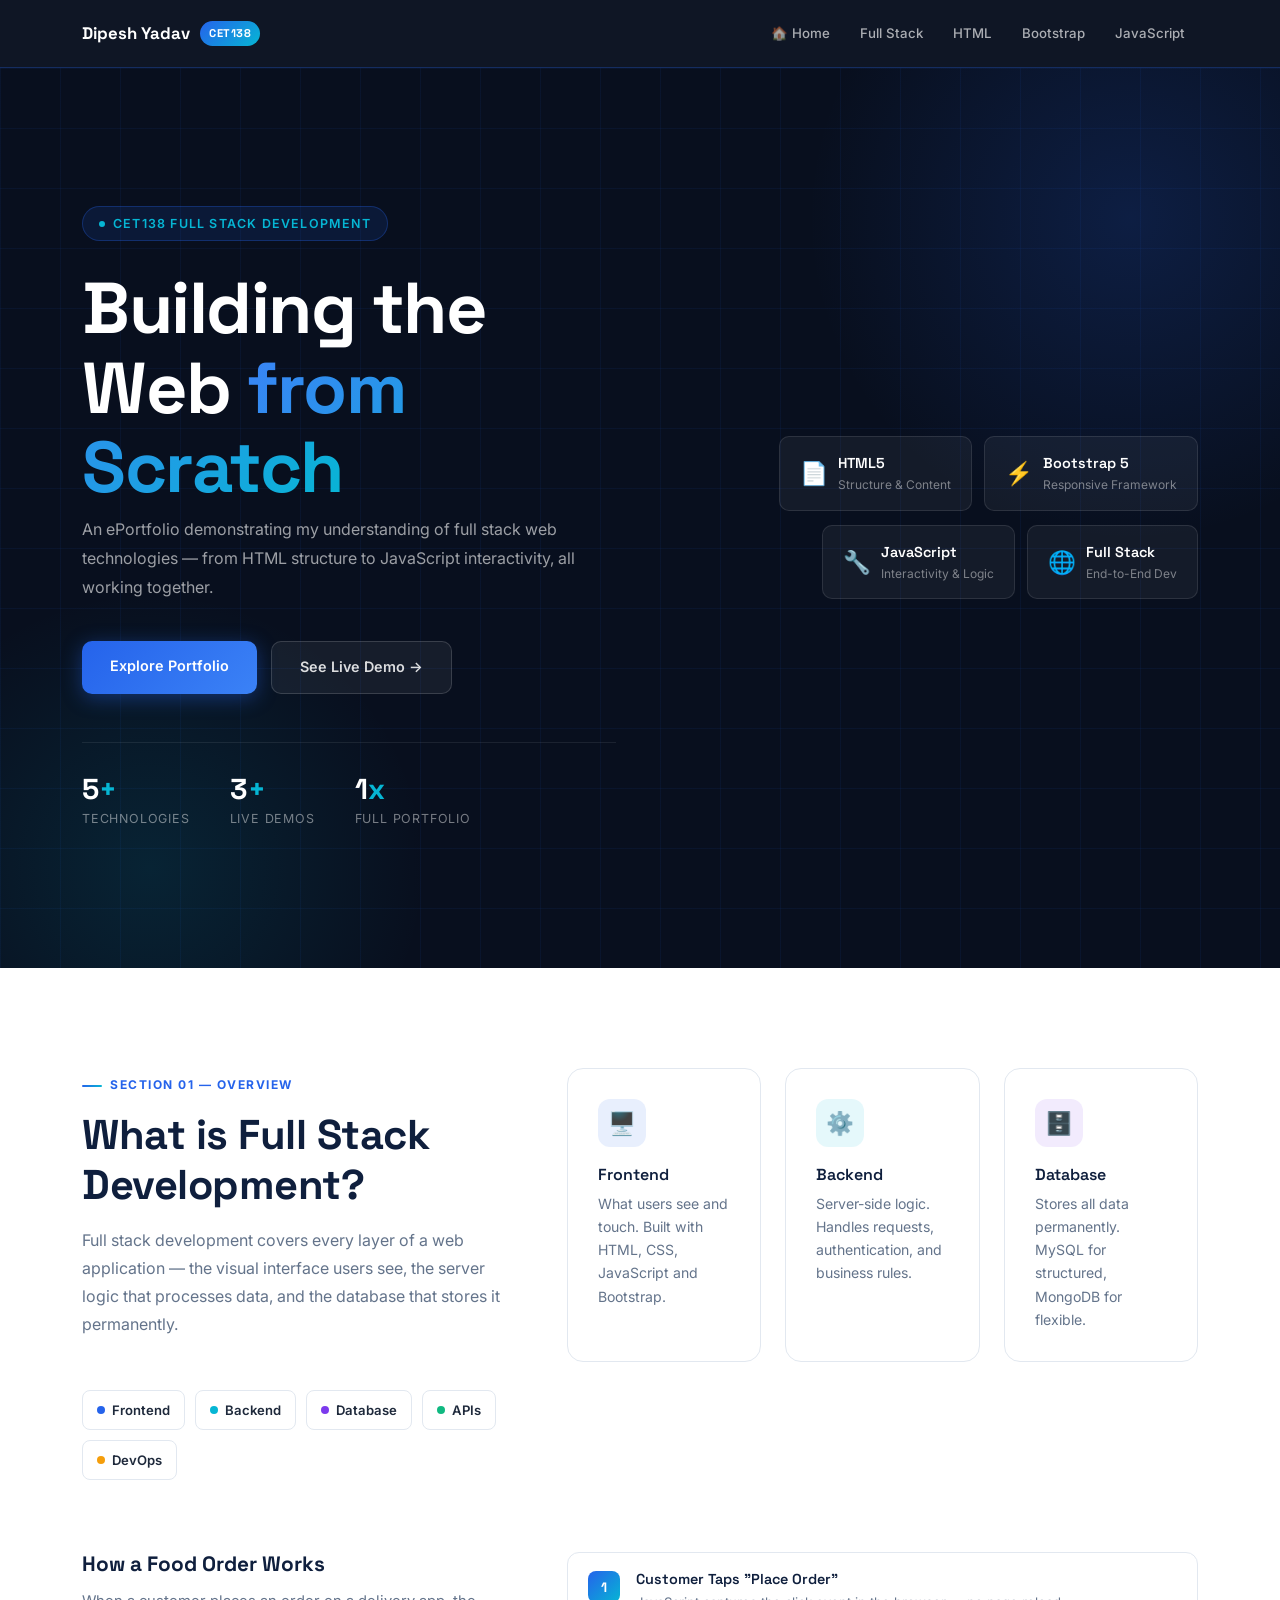
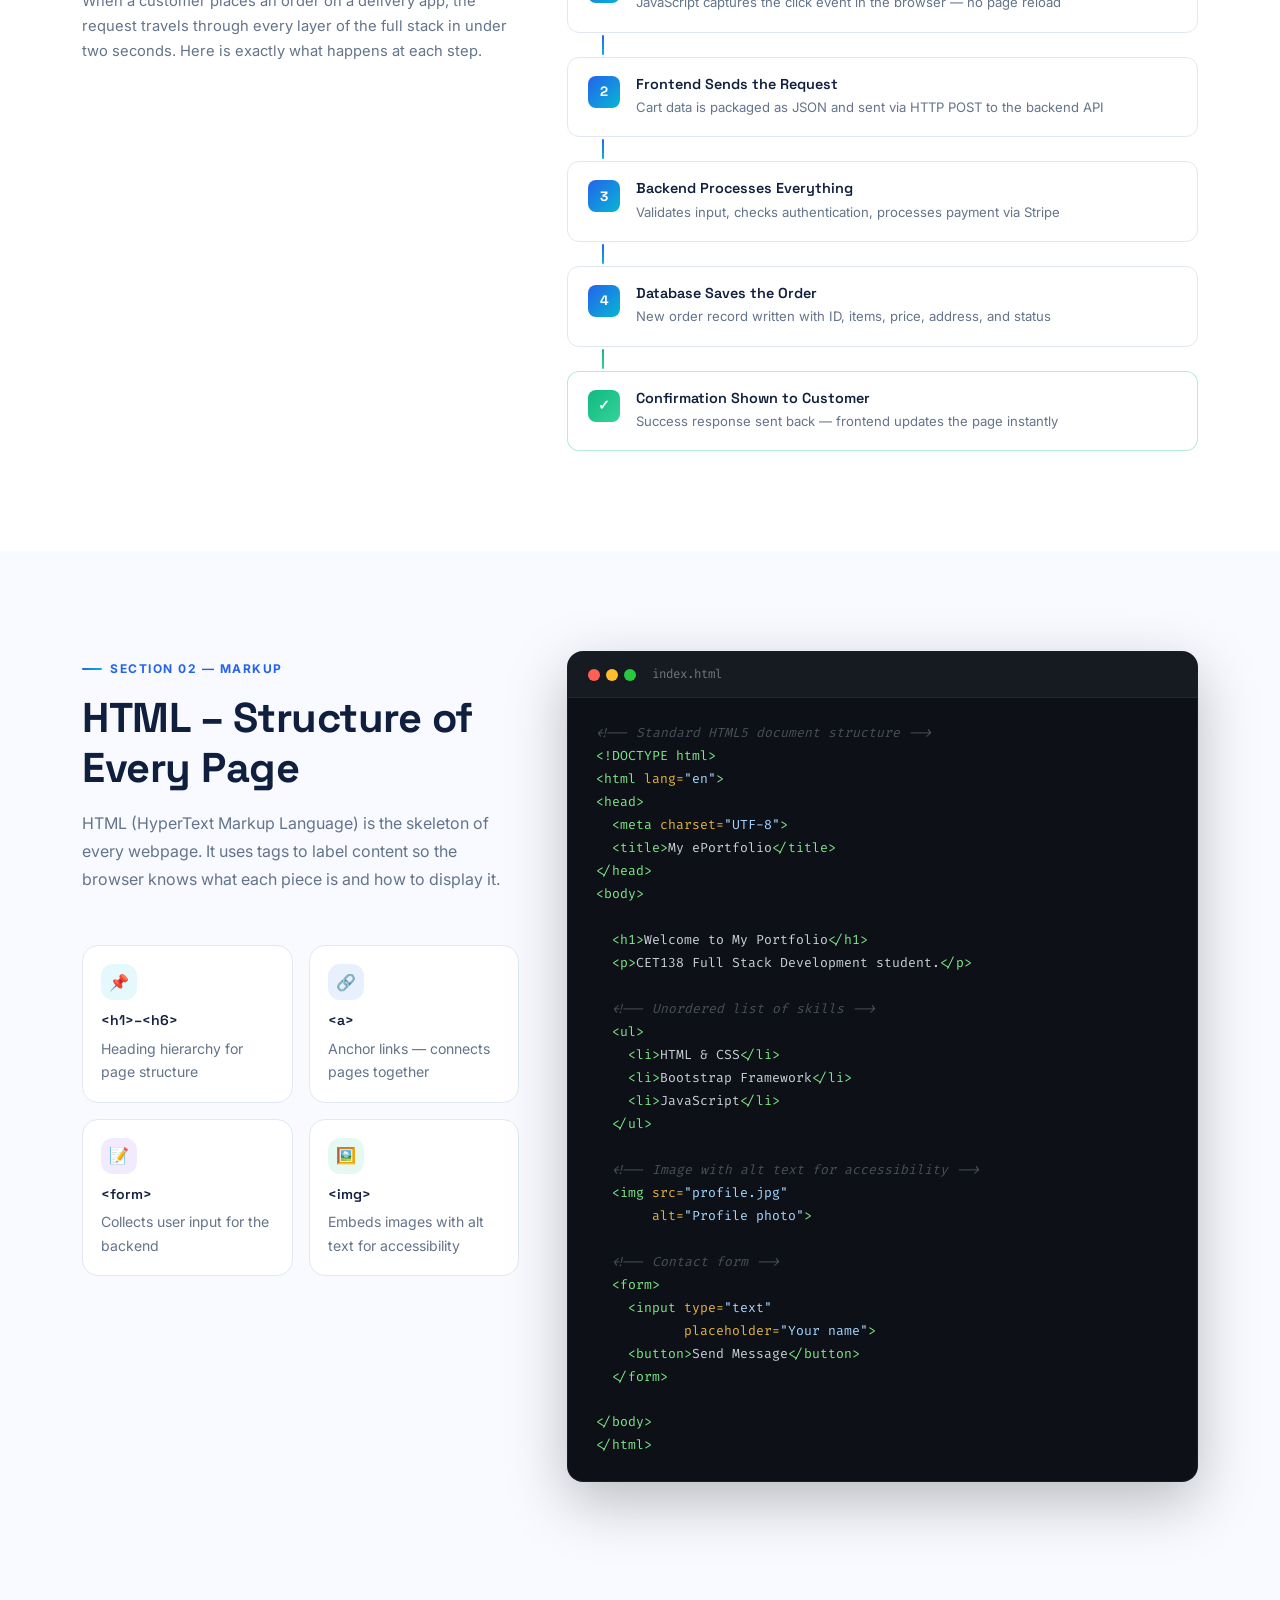
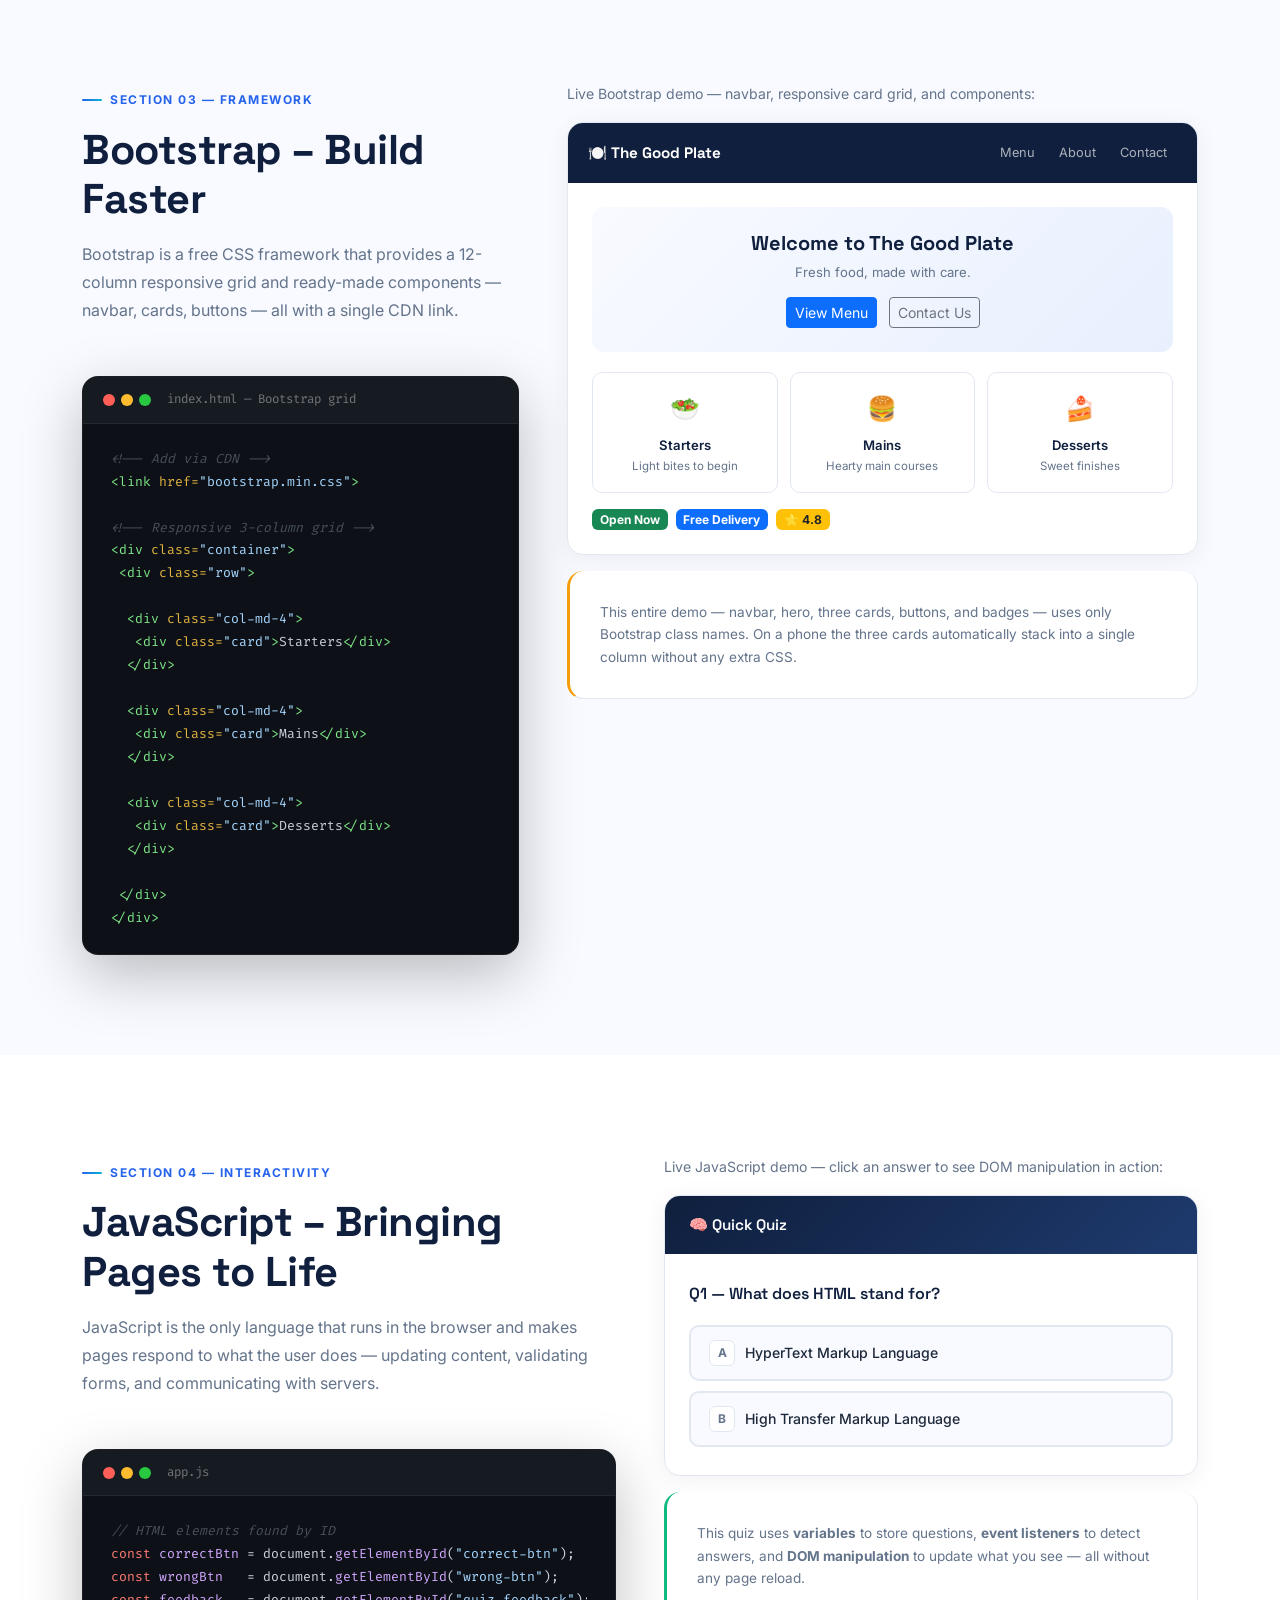
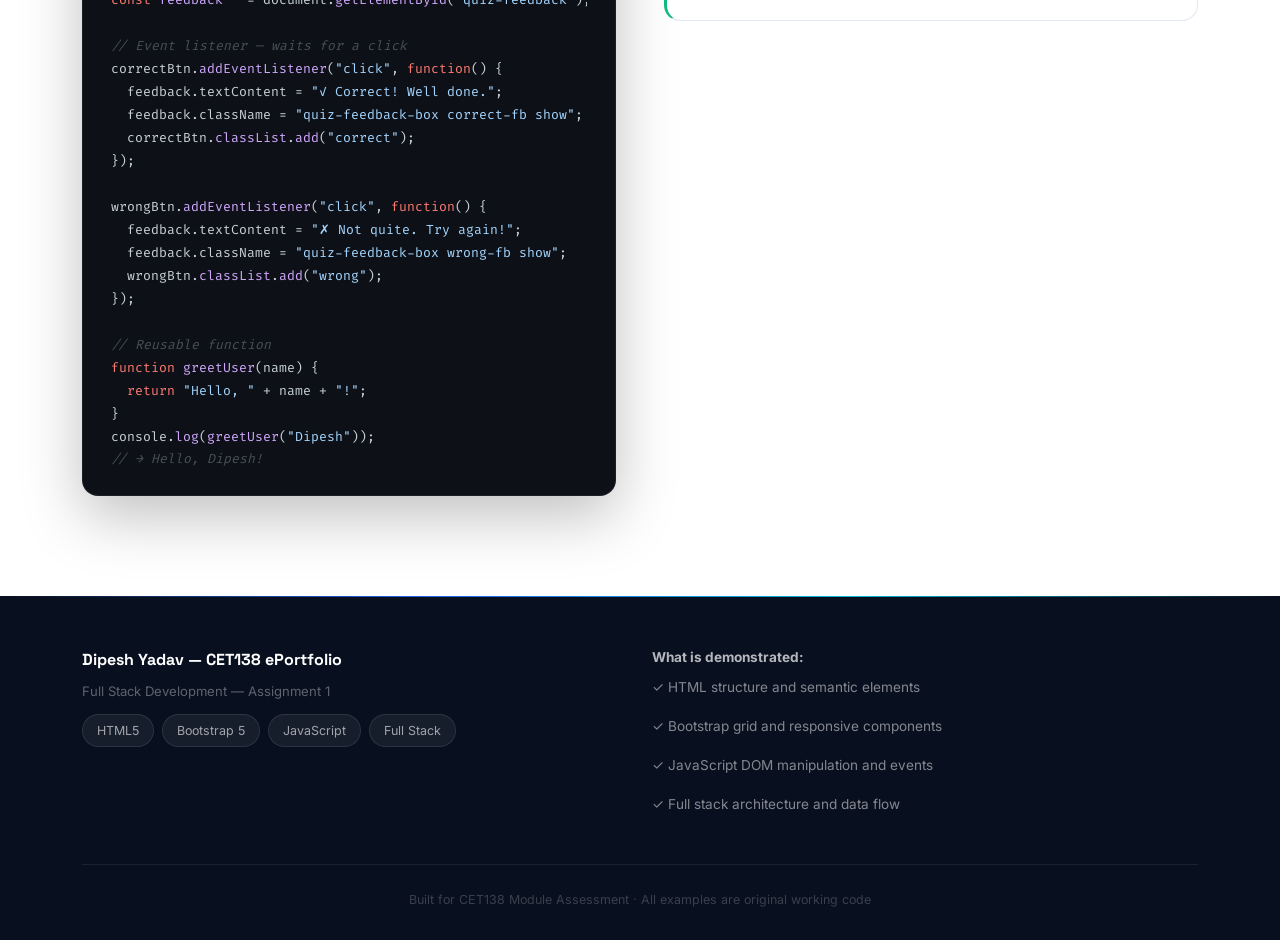
==== HTML/Portfolio.html @ 529df37f "report" ====
<!DOCTYPE html>
<html lang="en">
<head>
  <meta charset="UTF-8">
  <meta name="viewport" content="width=device-width, initial-scale=1.0">
  <title>CET138 ePortfolio – Full Stack Development</title>
  <link href="https://fonts.googleapis.com/css2?family=Space+Grotesk:wght@400;500;600;700&family=Inter:wght@400;500;600&family=Fira+Code:wght@400;500&display=swap" rel="stylesheet">
  <link href="https://cdn.jsdelivr.net/npm/bootstrap@5.3.0/dist/css/bootstrap.min.css" rel="stylesheet">
  <link rel="stylesheet" href="../CSS/index.css">
</head>
<body>

<!-- NAVBAR -->
<nav class="navbar navbar-expand-lg">
  <div class="container">
    <a class="navbar-brand" href="../index.html">
      Dipesh Yadav <span class="brand-badge">CET138</span>
    </a>
    <button class="navbar-toggler" type="button" data-bs-toggle="collapse" data-bs-target="#navMenu">
      <span class="navbar-toggler-icon"></span>
    </button>
    <div class="collapse navbar-collapse" id="navMenu">
      <ul class="navbar-nav ms-auto gap-1">
        <li class="nav-item"><a class="nav-link" href="../index.html">🏠 Home</a></li>
        <li class="nav-item"><a class="nav-link" href="#fullstack">Full Stack</a></li>
        <li class="nav-item"><a class="nav-link" href="#html">HTML</a></li>
        <li class="nav-item"><a class="nav-link" href="#bootstrap">Bootstrap</a></li>
        <li class="nav-item"><a class="nav-link" href="#javascript">JavaScript</a></li>
      </ul>
    </div>
  </div>
</nav>

<!-- HERO -->
<section class="hero" id="hero">
  <div class="hero-grid"></div>
  <div class="hero-glow1"></div>
  <div class="hero-glow2"></div>
  <div class="container">
    <div class="row align-items-center g-5">
      <div class="col-lg-6 hero-content">
        <div class="hero-eyebrow">CET138 Full Stack Development</div>
        <h1>Building the<br>Web <span class="grad">from Scratch</span></h1>
        <p class="hero-desc">An ePortfolio demonstrating my understanding of full stack web technologies — from HTML structure to JavaScript interactivity, all working together.</p>
        <div class="hero-btns">
          <a href="#fullstack" class="btn-primary-hero">Explore Portfolio</a>
          <a href="#javascript" class="btn-ghost-hero">See Live Demo →</a>
        </div>
        <div class="hero-stats">
          <div>
            <div class="hero-stat-num">5<span>+</span></div>
            <div class="hero-stat-label">Technologies</div>
          </div>
          <div>
            <div class="hero-stat-num">3<span>+</span></div>
            <div class="hero-stat-label">Live Demos</div>
          </div>
          <div>
            <div class="hero-stat-num">1<span>x</span></div>
            <div class="hero-stat-label">Full Portfolio</div>
          </div>
        </div>
      </div>
      <div class="col-lg-6">
        <div class="hero-visual">
          <div class="tech-row">
            <div class="tech-pill">
              <div class="tech-pill-icon">📄</div>
              <div>
                <div class="tech-pill-name">HTML5</div>
                <div class="tech-pill-desc">Structure &amp; Content</div>
              </div>
            </div>
            <div class="tech-pill">
              <div class="tech-pill-icon">⚡</div>
              <div>
                <div class="tech-pill-name">Bootstrap 5</div>
                <div class="tech-pill-desc">Responsive Framework</div>
              </div>
            </div>
          </div>
          <div class="tech-row">
            <div class="tech-pill">
              <div class="tech-pill-icon">🔧</div>
              <div>
                <div class="tech-pill-name">JavaScript</div>
                <div class="tech-pill-desc">Interactivity &amp; Logic</div>
              </div>
            </div>
            <div class="tech-pill">
              <div class="tech-pill-icon">🌐</div>
              <div>
                <div class="tech-pill-name">Full Stack</div>
                <div class="tech-pill-desc">End-to-End Dev</div>
              </div>
            </div>
          </div>
        </div>
      </div>
    </div>
  </div>
</section>

<!-- SECTION 01 — FULL STACK -->
<section class="section" id="fullstack">
  <div class="container">
    <div class="row g-5">
      <div class="col-lg-5 fade-up">
        <div class="section-eyebrow">Section 01 — Overview</div>
        <h2 class="section-title">What is Full Stack Development?</h2>
        <p class="section-desc">Full stack development covers every layer of a web application — the visual interface users see, the server logic that processes data, and the database that stores it permanently.</p>
        <div class="concept-row">
          <div class="concept-badge"><span class="dot dot-blue"></span>Frontend</div>
          <div class="concept-badge"><span class="dot dot-cyan"></span>Backend</div>
          <div class="concept-badge"><span class="dot dot-purple"></span>Database</div>
          <div class="concept-badge"><span class="dot dot-green"></span>APIs</div>
          <div class="concept-badge"><span class="dot dot-amber"></span>DevOps</div>
        </div>
      </div>
      <div class="col-lg-7 fade-up">
        <div class="row g-4">
          <div class="col-md-4">
            <div class="feat-card">
              <div class="feat-icon blue">🖥️</div>
              <h5>Frontend</h5>
              <p>What users see and touch. Built with HTML, CSS, JavaScript and Bootstrap.</p>
            </div>
          </div>
          <div class="col-md-4">
            <div class="feat-card">
              <div class="feat-icon cyan">⚙️</div>
              <h5>Backend</h5>
              <p>Server-side logic. Handles requests, authentication, and business rules.</p>
            </div>
          </div>
          <div class="col-md-4">
            <div class="feat-card">
              <div class="feat-icon purple">🗄️</div>
              <h5>Database</h5>
              <p>Stores all data permanently. MySQL for structured, MongoDB for flexible.</p>
            </div>
          </div>
        </div>
      </div>
    </div>

    <div class="row g-5 align-items-start mt-4">
      <div class="col-lg-5 fade-up">
        <h4 class="flow-heading">How a Food Order Works</h4>
        <p class="flow-intro">When a customer places an order on a delivery app, the request travels through every layer of the full stack in under two seconds. Here is exactly what happens at each step.</p>
      </div>
      <div class="col-lg-7 fade-up">
        <div class="flow-wrap">
          <div class="flow-node">
            <div class="flow-node-num">1</div>
            <div class="flow-node-text">
              <h6>Customer Taps "Place Order"</h6>
              <p>JavaScript captures the click event in the browser — no page reload</p>
            </div>
          </div>
          <div class="flow-connector"></div>
          <div class="flow-node">
            <div class="flow-node-num">2</div>
            <div class="flow-node-text">
              <h6>Frontend Sends the Request</h6>
              <p>Cart data is packaged as JSON and sent via HTTP POST to the backend API</p>
            </div>
          </div>
          <div class="flow-connector"></div>
          <div class="flow-node">
            <div class="flow-node-num">3</div>
            <div class="flow-node-text">
              <h6>Backend Processes Everything</h6>
              <p>Validates input, checks authentication, processes payment via Stripe</p>
            </div>
          </div>
          <div class="flow-connector"></div>
          <div class="flow-node">
            <div class="flow-node-num">4</div>
            <div class="flow-node-text">
              <h6>Database Saves the Order</h6>
              <p>New order record written with ID, items, price, address, and status</p>
            </div>
          </div>
          <div class="flow-connector flow-connector-green"></div>
          <div class="flow-node flow-node-success">
            <div class="flow-node-num success">✓</div>
            <div class="flow-node-text">
              <h6>Confirmation Shown to Customer</h6>
              <p>Success response sent back — frontend updates the page instantly</p>
            </div>
          </div>
        </div>
      </div>
    </div>
  </div>
</section>

<!-- SECTION 02 — HTML -->
<section class="section section-alt" id="html">
  <div class="container">
    <div class="row g-5 align-items-start">
      <div class="col-lg-5 fade-up">
        <div class="section-eyebrow">Section 02 — Markup</div>
        <h2 class="section-title">HTML – Structure of Every Page</h2>
        <p class="section-desc">HTML (HyperText Markup Language) is the skeleton of every webpage. It uses tags to label content so the browser knows what each piece is and how to display it.</p>
        <div class="row g-3">
          <div class="col-6">
            <div class="feat-card feat-card-sm">
              <div class="feat-icon feat-icon-sm cyan">📌</div>
              <h5>&lt;h1&gt;–&lt;h6&gt;</h5>
              <p>Heading hierarchy for page structure</p>
            </div>
          </div>
          <div class="col-6">
            <div class="feat-card feat-card-sm">
              <div class="feat-icon feat-icon-sm blue">🔗</div>
              <h5>&lt;a&gt;</h5>
              <p>Anchor links — connects pages together</p>
            </div>
          </div>
          <div class="col-6">
            <div class="feat-card feat-card-sm">
              <div class="feat-icon feat-icon-sm purple">📝</div>
              <h5>&lt;form&gt;</h5>
              <p>Collects user input for the backend</p>
            </div>
          </div>
          <div class="col-6">
            <div class="feat-card feat-card-sm">
              <div class="feat-icon feat-icon-sm green">🖼️</div>
              <h5>&lt;img&gt;</h5>
              <p>Embeds images with alt text for accessibility</p>
            </div>
          </div>
        </div>
      </div>
      <div class="col-lg-7 fade-up">
        <div class="code-wrap">
          <div class="code-header">
            <div class="code-dots2"><span></span><span></span><span></span></div>
            <span class="code-filename">index.html</span>
          </div>
          <div class="code-body">
<pre><span class="cm2">&lt;!-- Standard HTML5 document structure --&gt;</span>
<span class="tag2">&lt;!DOCTYPE html&gt;</span>
<span class="tag2">&lt;html</span> <span class="attr2">lang=</span><span class="str">"en"</span><span class="tag2">&gt;</span>
<span class="tag2">&lt;head&gt;</span>
  <span class="tag2">&lt;meta</span> <span class="attr2">charset=</span><span class="str">"UTF-8"</span><span class="tag2">&gt;</span>
  <span class="tag2">&lt;title&gt;</span>My ePortfolio<span class="tag2">&lt;/title&gt;</span>
<span class="tag2">&lt;/head&gt;</span>
<span class="tag2">&lt;body&gt;</span>

  <span class="tag2">&lt;h1&gt;</span>Welcome to My Portfolio<span class="tag2">&lt;/h1&gt;</span>
  <span class="tag2">&lt;p&gt;</span>CET138 Full Stack Development student.<span class="tag2">&lt;/p&gt;</span>

  <span class="cm2">&lt;!-- Unordered list of skills --&gt;</span>
  <span class="tag2">&lt;ul&gt;</span>
    <span class="tag2">&lt;li&gt;</span>HTML &amp; CSS<span class="tag2">&lt;/li&gt;</span>
    <span class="tag2">&lt;li&gt;</span>Bootstrap Framework<span class="tag2">&lt;/li&gt;</span>
    <span class="tag2">&lt;li&gt;</span>JavaScript<span class="tag2">&lt;/li&gt;</span>
  <span class="tag2">&lt;/ul&gt;</span>

  <span class="cm2">&lt;!-- Image with alt text for accessibility --&gt;</span>
  <span class="tag2">&lt;img</span> <span class="attr2">src=</span><span class="str">"profile.jpg"</span>
       <span class="attr2">alt=</span><span class="str">"Profile photo"</span><span class="tag2">&gt;</span>

  <span class="cm2">&lt;!-- Contact form --&gt;</span>
  <span class="tag2">&lt;form&gt;</span>
    <span class="tag2">&lt;input</span> <span class="attr2">type=</span><span class="str">"text"</span>
           <span class="attr2">placeholder=</span><span class="str">"Your name"</span><span class="tag2">&gt;</span>
    <span class="tag2">&lt;button&gt;</span>Send Message<span class="tag2">&lt;/button&gt;</span>
  <span class="tag2">&lt;/form&gt;</span>

<span class="tag2">&lt;/body&gt;</span>
<span class="tag2">&lt;/html&gt;</span></pre>
          </div>
        </div>
      </div>
    </div>
  </div>
</section>

<!-- SECTION 03 — BOOTSTRAP -->
<section class="section section-alt" id="bootstrap">
  <div class="container">
    <div class="row g-5 align-items-start">
      <div class="col-lg-5 fade-up">
        <div class="section-eyebrow">Section 03 — Framework</div>
        <h2 class="section-title">Bootstrap – Build Faster</h2>
        <p class="section-desc">Bootstrap is a free CSS framework that provides a 12-column responsive grid and ready-made components — navbar, cards, buttons — all with a single CDN link.</p>
        <div class="code-wrap">
          <div class="code-header">
            <div class="code-dots2"><span></span><span></span><span></span></div>
            <span class="code-filename">index.html — Bootstrap grid</span>
          </div>
          <div class="code-body">
<pre><span class="cm2">&lt;!-- Add via CDN --&gt;</span>
<span class="tag2">&lt;link</span> <span class="attr2">href=</span><span class="str">"bootstrap.min.css"</span><span class="tag2">&gt;</span>

<span class="cm2">&lt;!-- Responsive 3-column grid --&gt;</span>
<span class="tag2">&lt;div</span> <span class="attr2">class=</span><span class="str">"container"</span><span class="tag2">&gt;</span>
 <span class="tag2">&lt;div</span> <span class="attr2">class=</span><span class="str">"row"</span><span class="tag2">&gt;</span>

  <span class="tag2">&lt;div</span> <span class="attr2">class=</span><span class="str">"col-md-4"</span><span class="tag2">&gt;</span>
   <span class="tag2">&lt;div</span> <span class="attr2">class=</span><span class="str">"card"</span><span class="tag2">&gt;</span>Starters<span class="tag2">&lt;/div&gt;</span>
  <span class="tag2">&lt;/div&gt;</span>

  <span class="tag2">&lt;div</span> <span class="attr2">class=</span><span class="str">"col-md-4"</span><span class="tag2">&gt;</span>
   <span class="tag2">&lt;div</span> <span class="attr2">class=</span><span class="str">"card"</span><span class="tag2">&gt;</span>Mains<span class="tag2">&lt;/div&gt;</span>
  <span class="tag2">&lt;/div&gt;</span>

  <span class="tag2">&lt;div</span> <span class="attr2">class=</span><span class="str">"col-md-4"</span><span class="tag2">&gt;</span>
   <span class="tag2">&lt;div</span> <span class="attr2">class=</span><span class="str">"card"</span><span class="tag2">&gt;</span>Desserts<span class="tag2">&lt;/div&gt;</span>
  <span class="tag2">&lt;/div&gt;</span>

 <span class="tag2">&lt;/div&gt;</span>
<span class="tag2">&lt;/div&gt;</span></pre>
          </div>
        </div>
      </div>
      <div class="col-lg-7 fade-up">
        <p class="demo-intro">Live Bootstrap demo — navbar, responsive card grid, and components:</p>
        <div class="bs-demo-wrap">
          <div class="bs-nav-live">
            <div class="bs-nav-brand">🍽️ The Good Plate</div>
            <div class="bs-nav-links">
              <a href="#" class="bs-nav-link">Menu</a>
              <a href="#" class="bs-nav-link">About</a>
              <a href="#" class="bs-nav-link">Contact</a>
            </div>
          </div>
          <div class="bs-body-live">
            <div class="bs-hero-live">
              <h5>Welcome to The Good Plate</h5>
              <p>Fresh food, made with care.</p>
              <button class="btn btn-primary btn-sm me-2">View Menu</button>
              <button class="btn btn-outline-secondary btn-sm">Contact Us</button>
            </div>
            <div class="bs-card-grid">
              <div class="bs-card-live">
                <div class="bs-card-emoji">🥗</div>
                <h6>Starters</h6>
                <p>Light bites to begin</p>
              </div>
              <div class="bs-card-live">
                <div class="bs-card-emoji">🍔</div>
                <h6>Mains</h6>
                <p>Hearty main courses</p>
              </div>
              <div class="bs-card-live">
                <div class="bs-card-emoji">🍰</div>
                <h6>Desserts</h6>
                <p>Sweet finishes</p>
              </div>
            </div>
            <div class="bs-actions">
              <span class="badge bg-success">Open Now</span>
              <span class="badge bg-primary">Free Delivery</span>
              <span class="badge bg-warning text-dark">⭐ 4.8</span>
            </div>
          </div>
        </div>
        <div class="feat-card feat-card-note feat-card-amber">
          <p>This entire demo — navbar, hero, three cards, buttons, and badges — uses only Bootstrap class names. On a phone the three cards automatically stack into a single column without any extra CSS.</p>
        </div>
      </div>
    </div>
  </div>
</section>

<!-- SECTION 04 — JAVASCRIPT -->
<section class="section" id="javascript">
  <div class="container">
    <div class="row g-5 align-items-start">
      <div class="col-lg-6 fade-up">
        <div class="section-eyebrow">Section 04 — Interactivity</div>
        <h2 class="section-title">JavaScript – Bringing Pages to Life</h2>
        <p class="section-desc">JavaScript is the only language that runs in the browser and makes pages respond to what the user does — updating content, validating forms, and communicating with servers.</p>
        <div class="code-wrap">
          <div class="code-header">
            <div class="code-dots2"><span></span><span></span><span></span></div>
            <span class="code-filename">app.js</span>
          </div>
          <div class="code-body">
<pre><span class="cm2">// HTML elements found by ID</span>
<span class="kw">const</span> <span class="fn">correctBtn</span> = document.<span class="fn">getElementById</span>(<span class="str">"correct-btn"</span>);
<span class="kw">const</span> <span class="fn">wrongBtn</span>   = document.<span class="fn">getElementById</span>(<span class="str">"wrong-btn"</span>);
<span class="kw">const</span> <span class="fn">feedback</span>   = document.<span class="fn">getElementById</span>(<span class="str">"quiz-feedback"</span>);

<span class="cm2">// Event listener — waits for a click</span>
correctBtn.<span class="fn">addEventListener</span>(<span class="str">"click"</span>, <span class="kw">function</span>() {
  feedback.textContent = <span class="str">"✓ Correct! Well done."</span>;
  feedback.className = <span class="str">"quiz-feedback-box correct-fb show"</span>;
  correctBtn.<span class="fn">classList</span>.<span class="fn">add</span>(<span class="str">"correct"</span>);
});

wrongBtn.<span class="fn">addEventListener</span>(<span class="str">"click"</span>, <span class="kw">function</span>() {
  feedback.textContent = <span class="str">"✗ Not quite. Try again!"</span>;
  feedback.className = <span class="str">"quiz-feedback-box wrong-fb show"</span>;
  wrongBtn.<span class="fn">classList</span>.<span class="fn">add</span>(<span class="str">"wrong"</span>);
});

<span class="cm2">// Reusable function</span>
<span class="kw">function</span> <span class="fn">greetUser</span>(name) {
  <span class="kw">return</span> <span class="str">"Hello, "</span> + name + <span class="str">"!"</span>;
}
console.<span class="fn">log</span>(<span class="fn">greetUser</span>(<span class="str">"Dipesh"</span>));
<span class="cm2">// → Hello, Dipesh!</span></pre>
          </div>
        </div>
      </div>
      <div class="col-lg-6 fade-up">
        <p class="demo-intro">Live JavaScript demo — click an answer to see DOM manipulation in action:</p>
        <div class="quiz-wrap">
          <div class="quiz-header">
            <h5>🧠 Quick Quiz</h5>
          </div>
          <div class="quiz-body">
            <div class="quiz-q-text" id="quiz-q-text">Q1 — What does HTML stand for?</div>
            <div class="quiz-opts">
              <button class="quiz-opt" id="correct-btn"><span class="quiz-opt-letter">A</span>HyperText Markup Language</button>
              <button class="quiz-opt" id="wrong-btn"><span class="quiz-opt-letter">B</span>High Transfer Markup Language</button>
            </div>
            <div class="quiz-feedback-box" id="quiz-feedback"></div>
            <button class="quiz-next-btn" id="quiz-reset-btn" onclick="resetQuiz()">↩ Try Again</button>
          </div>
        </div>
        <div class="feat-card feat-card-note feat-card-green">
          <p>This quiz uses <strong>variables</strong> to store questions, <strong>event listeners</strong> to detect answers, and <strong>DOM manipulation</strong> to update what you see — all without any page reload.</p>
        </div>
      </div>
    </div>
  </div>
</section>

<!-- FOOTER -->
<footer>
  <div class="container">
    <div class="row align-items-start g-4">
      <div class="col-md-6">
        <div class="footer-brand">Dipesh Yadav — CET138 ePortfolio</div>
        <div class="footer-sub">Full Stack Development — Assignment 1</div>
        <div class="footer-pills">
          <span class="footer-pill">HTML5</span>
          <span class="footer-pill">Bootstrap 5</span>
          <span class="footer-pill">JavaScript</span>
          <span class="footer-pill">Full Stack</span>
        </div>
      </div>
      <div class="col-md-6">
        <p class="footer-demonstrates"><strong>What is demonstrated:</strong></p>
        <p class="footer-check">✓ HTML structure and semantic elements</p>
        <p class="footer-check">✓ Bootstrap grid and responsive components</p>
        <p class="footer-check">✓ JavaScript DOM manipulation and events</p>
        <p class="footer-check">✓ Full stack architecture and data flow</p>
      </div>
    </div>
    <div class="footer-copy">Built for CET138 Module Assessment · All examples are original working code</div>
  </div>
</footer>

<script src="https://cdn.jsdelivr.net/npm/bootstrap@5.3.0/dist/js/bootstrap.bundle.min.js"></script>
<script src="../JS/scripts.js"></script>
</body>
</html>
---- CSS/index.css ----
/* ══════════════════════════════════════════
   INDEX.CSS — CET138 ePortfolio
   Covers: index.html · Portfolio.html · Resume.html
   ══════════════════════════════════════════ */

/* ── CSS VARIABLES ── */
:root {
  --navy:   #080f1e;
  --navy2:  #0f1f3d;
  --blue:   #2563eb;
  --blue2:  #3b82f6;
  --cyan:   #06b6d4;
  --purple: #7c3aed;
  --green:  #10b981;
  --red:    #ef4444;
  --amber:  #f59e0b;
  --light:  #f8faff;
  --border: #e2e8f0;
  --grey:   #64748b;
  --text:   #1e293b;
}

/* ── RESET & BASE ── */
* { margin: 0; padding: 0; box-sizing: border-box; scroll-behavior: smooth; }
body { font-family: 'Inter', sans-serif; background: #fff; color: var(--text); line-height: 1.7; overflow-x: hidden; }


/* ══════════════════════════════════════════
   NAVBAR
   ══════════════════════════════════════════ */
.navbar {
  background: rgba(8,15,30,0.97) !important;
  backdrop-filter: blur(12px);
  padding: 14px 0;
  position: sticky; top: 0; z-index: 1000;
  border-bottom: 1px solid rgba(37,99,235,0.3);
}
.navbar-brand {
  font-family: 'Space Grotesk', sans-serif;
  font-weight: 700; font-size: 1.05rem; color: #fff !important;
  display: flex; align-items: center; gap: 10px;
}
.brand-badge {
  background: linear-gradient(135deg, var(--blue), var(--cyan));
  color: white; font-size: 0.7rem; font-weight: 700;
  padding: 3px 9px; border-radius: 20px; letter-spacing: 0.5px;
}
.nav-link { color: rgba(255,255,255,0.65) !important; font-size: 0.83rem; font-weight: 500; padding: 7px 13px !important; border-radius: 7px; transition: all 0.2s; }
.nav-link:hover { color: #fff !important; background: rgba(255,255,255,0.08); }
.nav-link.active-nav { color: #fff !important; background: rgba(37,99,235,0.25); }
.navbar-toggler { border-color: rgba(255,255,255,0.2); }
.navbar-toggler-icon { filter: invert(1); }


/* ══════════════════════════════════════════
   HERO
   ══════════════════════════════════════════ */
.hero {
  background: var(--navy);
  min-height: 100vh;
  display: flex; align-items: center;
  position: relative; overflow: hidden; padding: 80px 0;
}
.hero-grid {
  position: absolute; inset: 0;
  background-image:
    linear-gradient(rgba(37,99,235,0.07) 1px, transparent 1px),
    linear-gradient(90deg, rgba(37,99,235,0.07) 1px, transparent 1px);
  background-size: 60px 60px;
}
.hero-glow1 { position: absolute; top: -200px; right: -200px; width: 700px; height: 700px; background: radial-gradient(circle, rgba(37,99,235,0.18) 0%, transparent 65%); border-radius: 50%; }
.hero-glow2 { position: absolute; bottom: -200px; left: -150px; width: 600px; height: 600px; background: radial-gradient(circle, rgba(6,182,212,0.12) 0%, transparent 65%); border-radius: 50%; }
.hero-content { position: relative; z-index: 2; }

.hero-eyebrow {
  display: inline-flex; align-items: center; gap: 8px;
  background: rgba(37,99,235,0.12); border: 1px solid rgba(37,99,235,0.3);
  color: var(--cyan); padding: 6px 16px; border-radius: 30px;
  font-size: 0.78rem; font-weight: 600; letter-spacing: 1.2px;
  text-transform: uppercase; margin-bottom: 28px;
}
.hero-eyebrow::before { content: ''; width: 6px; height: 6px; background: var(--cyan); border-radius: 50%; animation: pulse 2s infinite; }
@keyframes pulse { 0%,100%{ opacity:1; transform:scale(1); } 50%{ opacity:0.4; transform:scale(0.8); } }

.hero h1 {
  font-family: 'Space Grotesk', sans-serif;
  font-size: clamp(2.8rem, 7vw, 4.5rem);
  font-weight: 700; color: #fff; line-height: 1.1;
  letter-spacing: -1.5px; margin-bottom: 8px;
}
.hero h1 .grad,
.grad {
  background: linear-gradient(135deg, var(--blue2), var(--cyan));
  -webkit-background-clip: text; -webkit-text-fill-color: transparent; background-clip: text;
}
.hero-role { font-size: 1.1rem; color: rgba(255,255,255,0.5); margin-bottom: 24px; font-weight: 500; }
.hero-desc { font-size: 1rem; color: rgba(255,255,255,0.6); max-width: 500px; margin-bottom: 40px; line-height: 1.8; }

.hero-btns { display: flex; gap: 14px; flex-wrap: wrap; margin-bottom: 48px; }
.btn-primary-hero {
  background: linear-gradient(135deg, var(--blue), var(--blue2));
  color: white; border: none; padding: 13px 28px; border-radius: 10px;
  font-weight: 600; font-size: 0.9rem; cursor: pointer; text-decoration: none;
  display: inline-block; transition: transform 0.2s, box-shadow 0.2s;
  box-shadow: 0 4px 20px rgba(37,99,235,0.4);
}
.btn-primary-hero:hover { transform: translateY(-2px); box-shadow: 0 8px 28px rgba(37,99,235,0.5); color: white; }
.btn-ghost-hero {
  background: rgba(255,255,255,0.06); color: rgba(255,255,255,0.85);
  border: 1px solid rgba(255,255,255,0.15); padding: 13px 28px; border-radius: 10px;
  font-weight: 600; font-size: 0.9rem; cursor: pointer; text-decoration: none;
  display: inline-block; transition: all 0.2s;
}
.btn-ghost-hero:hover { background: rgba(255,255,255,0.12); color: white; }

/* Hero stats (portfolio page) */
.hero-stats {
  display: flex; gap: 40px; flex-wrap: wrap;
  border-top: 1px solid rgba(255,255,255,0.08);
  padding-top: 32px;
}
.hero-stat-num { font-family: 'Space Grotesk', sans-serif; font-size: 1.8rem; font-weight: 700; color: #fff; line-height: 1; margin-bottom: 4px; }
.hero-stat-num span { color: var(--cyan); }
.hero-stat-label { font-size: 0.78rem; color: rgba(255,255,255,0.45); text-transform: uppercase; letter-spacing: 0.8px; }

/* Hero visual pills (portfolio page) */
.hero-visual { position: relative; z-index: 2; display: flex; flex-direction: column; gap: 14px; }
.tech-row { display: flex; gap: 12px; justify-content: flex-end; }
.tech-pill {
  background: rgba(255,255,255,0.05); border: 1px solid rgba(255,255,255,0.1);
  border-radius: 10px; padding: 14px 20px;
  display: flex; align-items: center; gap: 10px;
  transition: all 0.3s; cursor: default;
}
.tech-pill:hover { background: rgba(37,99,235,0.15); border-color: rgba(37,99,235,0.4); transform: translateX(-4px); }
.tech-pill-icon { font-size: 1.4rem; }
.tech-pill-name { font-family: 'Space Grotesk', sans-serif; font-weight: 600; font-size: 0.9rem; color: #fff; }
.tech-pill-desc { font-size: 0.75rem; color: rgba(255,255,255,0.45); }

/* Photo ring (index page) */
.photo-wrap { position: relative; z-index: 2; display: flex; justify-content: center; align-items: center; }
.photo-ring {
  width: 280px; height: 280px; border-radius: 50%;
  background: linear-gradient(135deg, var(--blue), var(--cyan));
  padding: 4px; box-shadow: 0 0 60px rgba(37,99,235,0.35); position: relative;
}
.photo-inner {
  width: 100%; height: 100%; border-radius: 50%;
  background: var(--navy2);
  display: flex; flex-direction: column; align-items: center; justify-content: center;
  overflow: hidden; position: relative;
}
.photo-inner img { width: 100%; height: 100%; object-fit: cover; border-radius: 50%; display: block; }
.photo-placeholder {
  display: flex; flex-direction: column; align-items: center; justify-content: center;
  gap: 10px; color: rgba(255,255,255,0.4); font-size: 0.8rem; text-align: center; padding: 20px;
}
.photo-placeholder .icon { font-size: 3.5rem; }
.photo-badge {
  position: absolute; bottom: -10px; right: 10px;
  background: linear-gradient(135deg, var(--green), #059669);
  color: white; padding: 6px 14px; border-radius: 20px;
  font-size: 0.72rem; font-weight: 700; letter-spacing: 0.5px;
  box-shadow: 0 4px 14px rgba(16,185,129,0.4);
}


/* ══════════════════════════════════════════
   ABOUT STRIP (index page)
   ══════════════════════════════════════════ */
.about-strip {
  background: #f8faff; border-top: 1px solid var(--border); border-bottom: 1px solid var(--border);
  padding: 56px 0;
}
.about-strip h2 { font-family: 'Space Grotesk', sans-serif; font-size: 1.8rem; font-weight: 700; color: var(--text); margin-bottom: 14px; }
.about-strip p { color: var(--grey); font-size: 0.97rem; line-height: 1.8; max-width: 580px; }
.stat-box { text-align: center; }
.stat-num { font-family: 'Space Grotesk', sans-serif; font-size: 2.2rem; font-weight: 700; color: var(--blue); line-height: 1; }
.stat-label { font-size: 0.8rem; color: var(--grey); font-weight: 500; margin-top: 4px; }


/* ══════════════════════════════════════════
   PORTFOLIO SECTION CARDS (index page)
   ══════════════════════════════════════════ */
.sections-area { padding: 80px 0; }
.section-label {
  display: inline-block; font-size: 0.72rem; font-weight: 700; letter-spacing: 1.5px;
  text-transform: uppercase; color: var(--blue); margin-bottom: 32px;
  padding: 4px 12px; background: rgba(37,99,235,0.08); border-radius: 20px;
}
.sections-title { font-family: 'Space Grotesk', sans-serif; font-size: 2rem; font-weight: 700; color: var(--text); margin-bottom: 12px; }
.sections-sub { color: var(--grey); font-size: 0.95rem; margin-bottom: 48px; max-width: 520px; }

.port-card {
  background: #fff; border: 1px solid var(--border); border-radius: 16px;
  padding: 28px; transition: all 0.25s; text-decoration: none; color: var(--text);
  display: block; height: 100%;
}
.port-card:hover { border-color: var(--blue); box-shadow: 0 8px 32px rgba(37,99,235,0.12); transform: translateY(-4px); color: var(--text); }
.port-card-icon { font-size: 2rem; margin-bottom: 16px; }
.port-card-eyebrow { font-size: 0.72rem; font-weight: 700; letter-spacing: 1px; text-transform: uppercase; color: var(--blue); margin-bottom: 8px; }
.port-card h3 { font-family: 'Space Grotesk', sans-serif; font-size: 1.15rem; font-weight: 700; margin-bottom: 10px; }
.port-card p { font-size: 0.88rem; color: var(--grey); line-height: 1.65; margin-bottom: 16px; }
.port-card-link { font-size: 0.82rem; font-weight: 600; color: var(--blue); }
.port-card:hover .port-card-link::after { content: ' →'; }

/* Navbar brand photo */
.navbar-brand { display: inline-flex; align-items: center; gap: 10px; }
.brand-photo { width: 44px; height: 44px; border-radius: 8px; object-fit: cover; display: inline-block; }

/* Hero landing image */
.hero-photo { width: 620px; max-width: 100%; border-radius: 14px; object-fit: cover; box-shadow: 0 20px 40px rgba(2,6,23,0.6); }
@media (max-width: 768px) {
  .hero-photo { display: none; }
}


/* Covers section removed; related styles deleted */


/* ══════════════════════════════════════════
   PORTFOLIO PAGE — SECTIONS
   ══════════════════════════════════════════ */
.section { padding: 100px 0; }
.section-alt { background: var(--light); }

.section-eyebrow {
  display: inline-flex; align-items: center; gap: 8px;
  font-size: 0.75rem; font-weight: 700; letter-spacing: 1.5px;
  text-transform: uppercase; color: var(--blue); margin-bottom: 14px;
}
.section-eyebrow::before { content: ''; width: 20px; height: 2px; background: linear-gradient(90deg, var(--blue), var(--cyan)); border-radius: 2px; }
.section-title { font-family: 'Space Grotesk', sans-serif; font-size: clamp(1.8rem,3.5vw,2.6rem); font-weight: 700; color: var(--navy2); line-height: 1.2; letter-spacing: -0.5px; margin-bottom: 16px; }
.section-desc { font-size: 1rem; color: var(--grey); max-width: 540px; margin-bottom: 52px; line-height: 1.75; }

/* Feature cards */
.feat-card {
  background: white; border: 1px solid var(--border); border-radius: 16px;
  padding: 30px; height: 100%; transition: all 0.25s; position: relative; overflow: hidden;
}
.feat-card::before { content: ''; position: absolute; top: 0; left: 0; right: 0; height: 3px; background: linear-gradient(90deg, var(--blue), var(--cyan)); opacity: 0; transition: opacity 0.25s; }
.feat-card:hover { transform: translateY(-6px); box-shadow: 0 20px 40px rgba(0,0,0,0.09); border-color: rgba(37,99,235,0.2); }
.feat-card:hover::before { opacity: 1; }
.feat-icon { width: 48px; height: 48px; border-radius: 12px; display: flex; align-items: center; justify-content: center; font-size: 1.4rem; margin-bottom: 18px; }
.feat-icon.blue   { background: rgba(37,99,235,0.1); }
.feat-icon.cyan   { background: rgba(6,182,212,0.1); }
.feat-icon.purple { background: rgba(124,58,237,0.1); }
.feat-icon.green  { background: rgba(16,185,129,0.1); }
.feat-icon.amber  { background: rgba(245,158,11,0.1); }
.feat-card h5 { font-family: 'Space Grotesk', sans-serif; font-weight: 600; font-size: 1rem; color: var(--navy2); margin-bottom: 8px; }
.feat-card p { font-size: 0.88rem; color: var(--grey); margin: 0; line-height: 1.65; }

/* Code blocks */
.code-wrap { background: #0d1117; border-radius: 16px; overflow: hidden; border: 1px solid rgba(255,255,255,0.06); box-shadow: 0 20px 60px rgba(0,0,0,0.25); }
.code-header { background: #161b22; padding: 12px 20px; display: flex; align-items: center; gap: 12px; border-bottom: 1px solid rgba(255,255,255,0.06); }
.code-dots2 { display: flex; gap: 6px; }
.code-dots2 span { width: 12px; height: 12px; border-radius: 50%; }
.code-dots2 span:nth-child(1) { background: #ff5f57; }
.code-dots2 span:nth-child(2) { background: #febc2e; }
.code-dots2 span:nth-child(3) { background: #28c840; }
.code-filename { font-family: 'Fira Code', monospace; font-size: 0.78rem; color: rgba(255,255,255,0.4); margin-left: 4px; }
.code-body { padding: 24px 28px; overflow-x: auto; }
.code-body pre { font-family: 'Fira Code', monospace; font-size: 0.82rem; color: #c9d1d9; margin: 0; white-space: pre; line-height: 1.75; }
.kw   { color: #ff7b72; }
.fn   { color: #d2a8ff; }
.str  { color: #a5d6ff; }
.tag2 { color: #7ee787; }
.attr2{ color: #e3b341; }
.cm2  { color: #484f58; font-style: italic; }
.num  { color: #f2cc60; }

/* Flow diagram */
.flow-wrap { display: flex; flex-direction: column; gap: 2px; }
.flow-node { display: flex; align-items: flex-start; gap: 16px; background: white; border: 1px solid var(--border); border-radius: 12px; padding: 18px 20px; transition: all 0.2s; }
.flow-node:hover { border-color: var(--blue); box-shadow: 0 4px 16px rgba(37,99,235,0.1); }
.flow-node-num { width: 32px; height: 32px; background: linear-gradient(135deg, var(--blue), var(--cyan)); color: white; border-radius: 8px; display: flex; align-items: center; justify-content: center; font-family: 'Space Grotesk', sans-serif; font-weight: 700; font-size: 0.85rem; flex-shrink: 0; }
.flow-node-num.success { background: linear-gradient(135deg, var(--green), #34d399); }
.flow-node-text h6 { font-family: 'Space Grotesk', sans-serif; font-weight: 600; font-size: 0.9rem; color: var(--navy2); margin-bottom: 3px; }
.flow-node-text p { font-size: 0.82rem; color: var(--grey); margin: 0; }
.flow-connector { width: 2px; height: 20px; background: linear-gradient(var(--blue), var(--cyan)); margin-left: 35px; border-radius: 2px; }

/* Concept badges */
.concept-row { display: flex; flex-wrap: wrap; gap: 10px; margin-top: 20px; }
.concept-badge { background: white; border: 1px solid var(--border); border-radius: 8px; padding: 8px 14px; font-size: 0.82rem; font-weight: 600; color: var(--text); display: flex; align-items: center; gap: 7px; }
.concept-badge .dot { width: 8px; height: 8px; border-radius: 50%; }
.dot-blue   { background: var(--blue); }
.dot-cyan   { background: var(--cyan); }
.dot-purple { background: var(--purple); }
.dot-green  { background: var(--green); }
.dot-amber  { background: var(--amber); }

/* CSS Demo frame */
.demo-frame { background: white; border: 1px solid var(--border); border-radius: 16px; overflow: hidden; box-shadow: 0 4px 24px rgba(0,0,0,0.06); }
.demo-frame-bar { background: #f1f5f9; padding: 10px 16px; display: flex; align-items: center; gap: 10px; border-bottom: 1px solid var(--border); }
.demo-frame-dots { display: flex; gap: 5px; }
.demo-frame-dots span { width: 10px; height: 10px; border-radius: 50%; }
.demo-frame-dots span:nth-child(1) { background: #ff5f57; }
.demo-frame-dots span:nth-child(2) { background: #febc2e; }
.demo-frame-dots span:nth-child(3) { background: #28c840; }
.demo-frame-url { background: white; border: 1px solid var(--border); border-radius: 6px; padding: 4px 12px; font-size: 0.75rem; color: var(--grey); flex: 1; font-family: 'Fira Code', monospace; }
.demo-frame-body { padding: 28px; }

/* Profile card live demo */
.profile-card-live {
  background: linear-gradient(135deg, #0f1f3d 0%, #1e3a6e 50%, #2563eb 100%);
  border-radius: 16px; padding: 28px; color: white; max-width: 300px; margin: 0 auto;
  position: relative; overflow: hidden;
}
.profile-card-live::before { content: ''; position: absolute; top: -40px; right: -40px; width: 120px; height: 120px; background: rgba(6,182,212,0.15); border-radius: 50%; }
.profile-avatar { width: 60px; height: 60px; background: rgba(255,255,255,0.15); border-radius: 50%; display: flex; align-items: center; justify-content: center; font-size: 1.6rem; margin-bottom: 14px; border: 2px solid rgba(255,255,255,0.2); }
.profile-card-live h4 { font-family: 'Space Grotesk', sans-serif; font-size: 1.1rem; margin-bottom: 4px; }
.profile-card-live .role { font-size: 0.8rem; opacity: 0.65; margin-bottom: 16px; }
.skill-tags { display: flex; flex-wrap: wrap; gap: 6px; margin-bottom: 18px; }
.skill-tag { background: rgba(255,255,255,0.12); border: 1px solid rgba(255,255,255,0.15); color: rgba(255,255,255,0.85); padding: 3px 10px; border-radius: 20px; font-size: 0.72rem; font-weight: 500; }
.profile-btn { background: white; color: var(--blue); border: none; padding: 9px 20px; border-radius: 8px; font-weight: 700; font-size: 0.82rem; cursor: pointer; transition: transform 0.2s; font-family: 'Inter', sans-serif; }
.profile-btn:hover { transform: scale(1.04); }

/* Bootstrap live demo */
.bs-demo-wrap { background: white; border: 1px solid var(--border); border-radius: 16px; overflow: hidden; box-shadow: 0 4px 24px rgba(0,0,0,0.06); }
.bs-nav-live { background: var(--navy2); padding: 14px 20px; display: flex; align-items: center; justify-content: space-between; flex-wrap: wrap; gap: 8px; }
.bs-nav-brand { font-family: 'Space Grotesk', sans-serif; font-weight: 700; color: white; font-size: 0.95rem; }
.bs-nav-links { display: flex; gap: 4px; }
.bs-nav-link { color: rgba(255,255,255,0.65); font-size: 0.8rem; text-decoration: none; padding: 5px 10px; border-radius: 6px; transition: all 0.2s; }
.bs-nav-link:hover { color: white; background: rgba(255,255,255,0.1); }
.bs-body-live { padding: 24px; }
.bs-hero-live { text-align: center; padding: 24px 16px; background: linear-gradient(135deg, var(--light), #e8f0fe); border-radius: 12px; margin-bottom: 20px; }
.bs-hero-live h5 { font-family: 'Space Grotesk', sans-serif; font-weight: 700; color: var(--navy2); margin-bottom: 6px; }
.bs-hero-live p { font-size: 0.82rem; color: var(--grey); margin-bottom: 14px; }
.bs-card-grid { display: grid; grid-template-columns: repeat(3,1fr); gap: 12px; }
.bs-card-live { background: white; border: 1px solid var(--border); border-radius: 10px; padding: 16px; text-align: center; transition: all 0.2s; }
.bs-card-live:hover { transform: translateY(-3px); box-shadow: 0 8px 20px rgba(0,0,0,0.07); border-color: rgba(37,99,235,0.2); }
.bs-card-emoji { font-size: 1.5rem; margin-bottom: 8px; }
.bs-card-live h6 { font-size: 0.82rem; font-weight: 600; color: var(--navy2); margin-bottom: 3px; }
.bs-card-live p { font-size: 0.72rem; color: var(--grey); margin: 0; }
.bs-actions { display: flex; gap: 8px; margin-top: 16px; flex-wrap: wrap; align-items: center; }

/* Quiz */
.quiz-wrap { background: white; border: 1px solid var(--border); border-radius: 16px; overflow: hidden; box-shadow: 0 4px 24px rgba(0,0,0,0.06); }
.quiz-header { background: linear-gradient(135deg, var(--navy2), #1e3a6e); padding: 20px 24px; display: flex; align-items: center; justify-content: space-between; }
.quiz-header h5 { font-family: 'Space Grotesk', sans-serif; font-weight: 600; color: white; font-size: 0.95rem; margin: 0; }
.quiz-body { padding: 28px 24px; }
.quiz-q-text { font-family: 'Space Grotesk', sans-serif; font-size: 1rem; font-weight: 600; color: var(--navy2); margin-bottom: 20px; line-height: 1.45; }
.quiz-opt { background: var(--light); border: 2px solid var(--border); color: var(--text); padding: 13px 18px; border-radius: 10px; font-size: 0.88rem; font-weight: 500; cursor: pointer; text-align: left; transition: all 0.2s; font-family: 'Inter', sans-serif; display: flex; align-items: center; gap: 10px; }
.quiz-opt-letter { width: 26px; height: 26px; background: white; border: 1px solid var(--border); border-radius: 6px; display: flex; align-items: center; justify-content: center; font-size: 0.75rem; font-weight: 700; color: var(--grey); flex-shrink: 0; transition: all 0.2s; }
.quiz-opt:hover { border-color: var(--blue); background: #eff6ff; }
.quiz-opt:hover .quiz-opt-letter { background: var(--blue); color: white; border-color: var(--blue); }
.quiz-opt.correct { background: #d1fae5; border-color: var(--green); color: #065f46; }
.quiz-opt.correct .quiz-opt-letter { background: var(--green); color: white; border-color: var(--green); }
.quiz-opt.wrong { background: #fee2e2; border-color: var(--red); color: #7f1d1d; }
.quiz-opt.wrong .quiz-opt-letter { background: var(--red); color: white; border-color: var(--red); }
.quiz-feedback-box { margin-top: 16px; padding: 12px 16px; border-radius: 10px; font-size: 0.88rem; font-weight: 500; display: none; }
.quiz-feedback-box.show { display: flex; align-items: center; gap: 10px; }
.quiz-feedback-box.correct-fb { background: #d1fae5; color: #065f46; border: 1px solid #6ee7b7; }
.quiz-feedback-box.wrong-fb   { background: #fee2e2; color: #7f1d1d; border: 1px solid #fca5a5; }
.quiz-next-btn { display: none; margin-top: 18px; background: linear-gradient(135deg, var(--blue), var(--blue2)); color: white; border: none; padding: 11px 24px; border-radius: 10px; font-weight: 600; font-size: 0.88rem; cursor: pointer; font-family: 'Inter', sans-serif; transition: all 0.2s; box-shadow: 0 4px 14px rgba(37,99,235,0.35); }
.quiz-next-btn:hover { transform: translateY(-2px); }


/* ══════════════════════════════════════════
   FOOTER
   ══════════════════════════════════════════ */
footer { background: var(--navy); padding: 50px 0 30px; position: relative; overflow: hidden; }
footer::before { content: ''; position: absolute; top: 0; left: 0; right: 0; height: 1px; background: linear-gradient(90deg, transparent, var(--blue), var(--cyan), transparent); }
.footer-brand { font-family: 'Space Grotesk', sans-serif; font-weight: 700; font-size: 1rem; color: #fff; margin-bottom: 6px; }
.footer-sub  { font-size: 0.82rem; color: rgba(255,255,255,0.35); }
.footer-pills { display: flex; flex-wrap: wrap; gap: 8px; margin-top: 12px; }
.footer-pill { background: rgba(255,255,255,0.06); border: 1px solid rgba(255,255,255,0.1); color: rgba(255,255,255,0.6); padding: 5px 14px; border-radius: 20px; font-size: 0.78rem; }
.footer-copy { text-align: center; font-size: 0.78rem; color: rgba(255,255,255,0.2); margin-top: 32px; padding-top: 24px; border-top: 1px solid rgba(255,255,255,0.07); }


/* ══════════════════════════════════════════
   RESUME PAGE
   ══════════════════════════════════════════ */
.topbar {
  background: #0f172a; padding: 12px 0;
  position: sticky; top: 0; z-index: 100;
  border-bottom: 1px solid rgba(255,255,255,0.07);
  display: flex; justify-content: center; gap: 20px; flex-wrap: wrap;
}
.topbar a { color: rgba(255,255,255,0.6); text-decoration: none; font-size: 0.8rem; font-weight: 500; padding: 4px 10px; border-radius: 6px; transition: all 0.2s; }
.topbar a:hover { color: #fff; background: rgba(255,255,255,0.1); }
.topbar .home-link { color: #06b6d4; }
.print-btn { background: #1d4ed8; color: white; border: none; padding: 5px 14px; border-radius: 6px; font-size: 0.78rem; font-weight: 600; cursor: pointer; font-family: 'Inter', sans-serif; }
.print-btn:hover { background: #3b82f6; }

.page { max-width: 820px; margin: 36px auto 60px; background: #ffffff; border-radius: 16px; overflow: hidden; box-shadow: 0 4px 32px rgba(15,23,42,0.10); }

.resume-header { background: linear-gradient(135deg, #0f172a 0%, #1e3a8a 60%, #1d4ed8 100%); padding: 44px 48px 36px; position: relative; overflow: hidden; }
.resume-header::after { content: ''; position: absolute; bottom: -30px; right: -30px; width: 220px; height: 220px; background: radial-gradient(circle, rgba(96,165,250,0.15) 0%, transparent 70%); border-radius: 50%; }
.header-name { font-family: 'Space Grotesk', sans-serif; font-size: 2.6rem; font-weight: 700; color: #fff; letter-spacing: -0.5px; line-height: 1.1; margin-bottom: 6px; }
.header-role { font-size: 1rem; color: #93c5fd; font-weight: 500; margin-bottom: 22px; }
.header-contacts { display: flex; gap: 24px; flex-wrap: wrap; }
.contact-chip { display: flex; align-items: center; gap: 7px; font-size: 0.82rem; color: #bfdbfe; }
.contact-chip .icon { font-size: 0.95rem; }

.resume-body { padding: 36px 48px 48px; }

.resume-body .section { margin-bottom: 30px; padding: 0; }
.resume-body .section-title { font-family: 'Space Grotesk', sans-serif; font-size: 0.72rem; font-weight: 700; letter-spacing: 2px; text-transform: uppercase; color: #1d4ed8; border-bottom: 2px solid #1d4ed8; padding-bottom: 7px; margin-bottom: 18px; }

.profile-text { font-size: 0.9rem; color: #475569; line-height: 1.75; }

.skills-table { width: 100%; border-collapse: collapse; }
.skills-table td { padding: 9px 12px; font-size: 0.85rem; vertical-align: middle; }
.skills-table tr { border-bottom: 1px solid #e2e8f0; }
.skills-table tr:last-child { border-bottom: none; }
.skill-label { width: 130px; font-weight: 700; color: #1d4ed8; background: #eff6ff; border-radius: 6px; white-space: nowrap; }
.skill-desc { color: #0f172a; }

.entry { margin-bottom: 18px; }
.entry-header { display: flex; justify-content: space-between; align-items: flex-start; flex-wrap: wrap; gap: 6px; margin-bottom: 4px; }
.entry-title { font-family: 'Space Grotesk', sans-serif; font-size: 1rem; font-weight: 700; color: #0f172a; }
.entry-date { font-size: 0.82rem; font-weight: 600; color: #1d4ed8; }
.entry-sub { font-size: 0.82rem; color: #94a3b8; margin-bottom: 10px; }
.entry-bullets { list-style: none; padding: 0; display: flex; flex-direction: column; gap: 5px; }
.entry-bullets li { font-size: 0.85rem; color: #475569; padding-left: 18px; position: relative; line-height: 1.6; }
.entry-bullets li::before { content: '›'; position: absolute; left: 0; color: #1d4ed8; font-weight: 700; font-size: 1rem; }

.comp-grid { display: grid; grid-template-columns: 1fr 1fr; gap: 6px 24px; }
.comp-item { display: flex; align-items: center; gap: 8px; font-size: 0.85rem; color: #475569; padding: 6px 0; }
.comp-dot { width: 6px; height: 6px; background: #1d4ed8; border-radius: 50%; flex-shrink: 0; }

.tags { display: flex; flex-wrap: wrap; gap: 8px; }
.tag { background: #eff6ff; color: #1d4ed8; font-size: 0.78rem; font-weight: 600; padding: 5px 13px; border-radius: 20px; border: 1px solid rgba(29,78,216,0.2); }

.resume-footer { text-align: center; padding: 18px 48px; border-top: 1px solid #e2e8f0; font-size: 0.78rem; color: #94a3b8; font-style: italic; }


/* ══════════════════════════════════════════
   SCROLL FADE ANIMATION
   ══════════════════════════════════════════ */
.fade-up { opacity: 0; transform: translateY(28px); transition: opacity 0.55s ease, transform 0.55s ease; }
.fade-up.visible { opacity: 1; transform: translateY(0); }


/* ══════════════════════════════════════════
   EXTRA UTILITY CLASSES (replaced inline styles)
   ══════════════════════════════════════════ */

/* Flow diagram heading & intro text */
.flow-heading { font-family: 'Space Grotesk', sans-serif; font-weight: 700; color: var(--navy2); margin-bottom: 12px; font-size: 1.3rem; }
.flow-intro   { color: var(--grey); font-size: 0.92rem; line-height: 1.7; }

/* Green flow connector variant */
.flow-connector-green { background: linear-gradient(var(--green), #34d399); }

/* Success flow node border */
.flow-node-success { border-color: rgba(16,185,129,0.3); }

/* Small feat-card variant (HTML tag cards) */
.feat-card-sm { padding: 18px; }
.feat-icon-sm { width: 36px; height: 36px; font-size: 1rem; margin-bottom: 12px; }
.feat-card-sm h5 { font-size: 0.88rem; }

/* Demo intro text above live demos */
.demo-intro { font-size: 0.88rem; color: var(--grey); margin-bottom: 16px; }

/* Quiz opts wrapper */
.quiz-opts { display: flex; flex-direction: column; gap: 10px; margin-top: 16px; }

/* Feat-card note variants (amber / green accent border) */
.feat-card-note { margin-top: 16px; border-top: none; }
.feat-card-note p { font-size: 0.85rem; color: var(--grey); margin: 0; }
.feat-card-amber { border-left: 3px solid var(--amber); }
.feat-card-green  { border-left: 3px solid var(--green); }

/* Featured port card */
.port-card-featured { border-color: var(--blue); background: rgba(37,99,235,0.03); }

/* Covers label removed */

/* Footer portfolio link */
.footer-portfolio-link { color: var(--blue2); text-decoration: none; font-size: 0.9rem; font-weight: 600; }

/* Footer demonstrates text */
.footer-demonstrates { margin-bottom: 6px; }
.footer-demonstrates strong { color: rgba(255,255,255,0.7); }
.footer-demonstrates, .footer-check { color: rgba(255,255,255,0.5); font-size: 0.85rem; line-height: 1.7; }

/* Topbar disabled current page link */
.topbar-current { color: rgba(255,255,255,0.4); pointer-events: none; }


/* ══════════════════════════════════════════
   PRINT STYLES
   ══════════════════════════════════════════ */
@media print {
  body { background: #fff; }
  .topbar { display: none; }
  .page { margin: 0; border-radius: 0; box-shadow: none; max-width: 100%; }
  .resume-body { padding: 28px 40px; }
  .resume-header { padding: 32px 40px 28px; }
}


/* ══════════════════════════════════════════
   RESPONSIVE
   ══════════════════════════════════════════ */
@media (max-width: 768px) {
  .hero { min-height: auto; padding: 70px 0 60px; }
  .hero-visual { display: none; }
  .photo-ring { width: 200px; height: 200px; }
  .hero h1 { font-size: 2.4rem; }
  .bs-card-grid { grid-template-columns: 1fr 1fr; }
  .section { padding: 70px 0; }
  .hero-stats { gap: 24px; }
  .resume-header, .resume-body { padding: 28px 22px; }
  .comp-grid { grid-template-columns: 1fr; }
  .header-name { font-size: 2rem; }
}
@media (max-width: 480px) {
  .bs-card-grid { grid-template-columns: 1fr; }
}
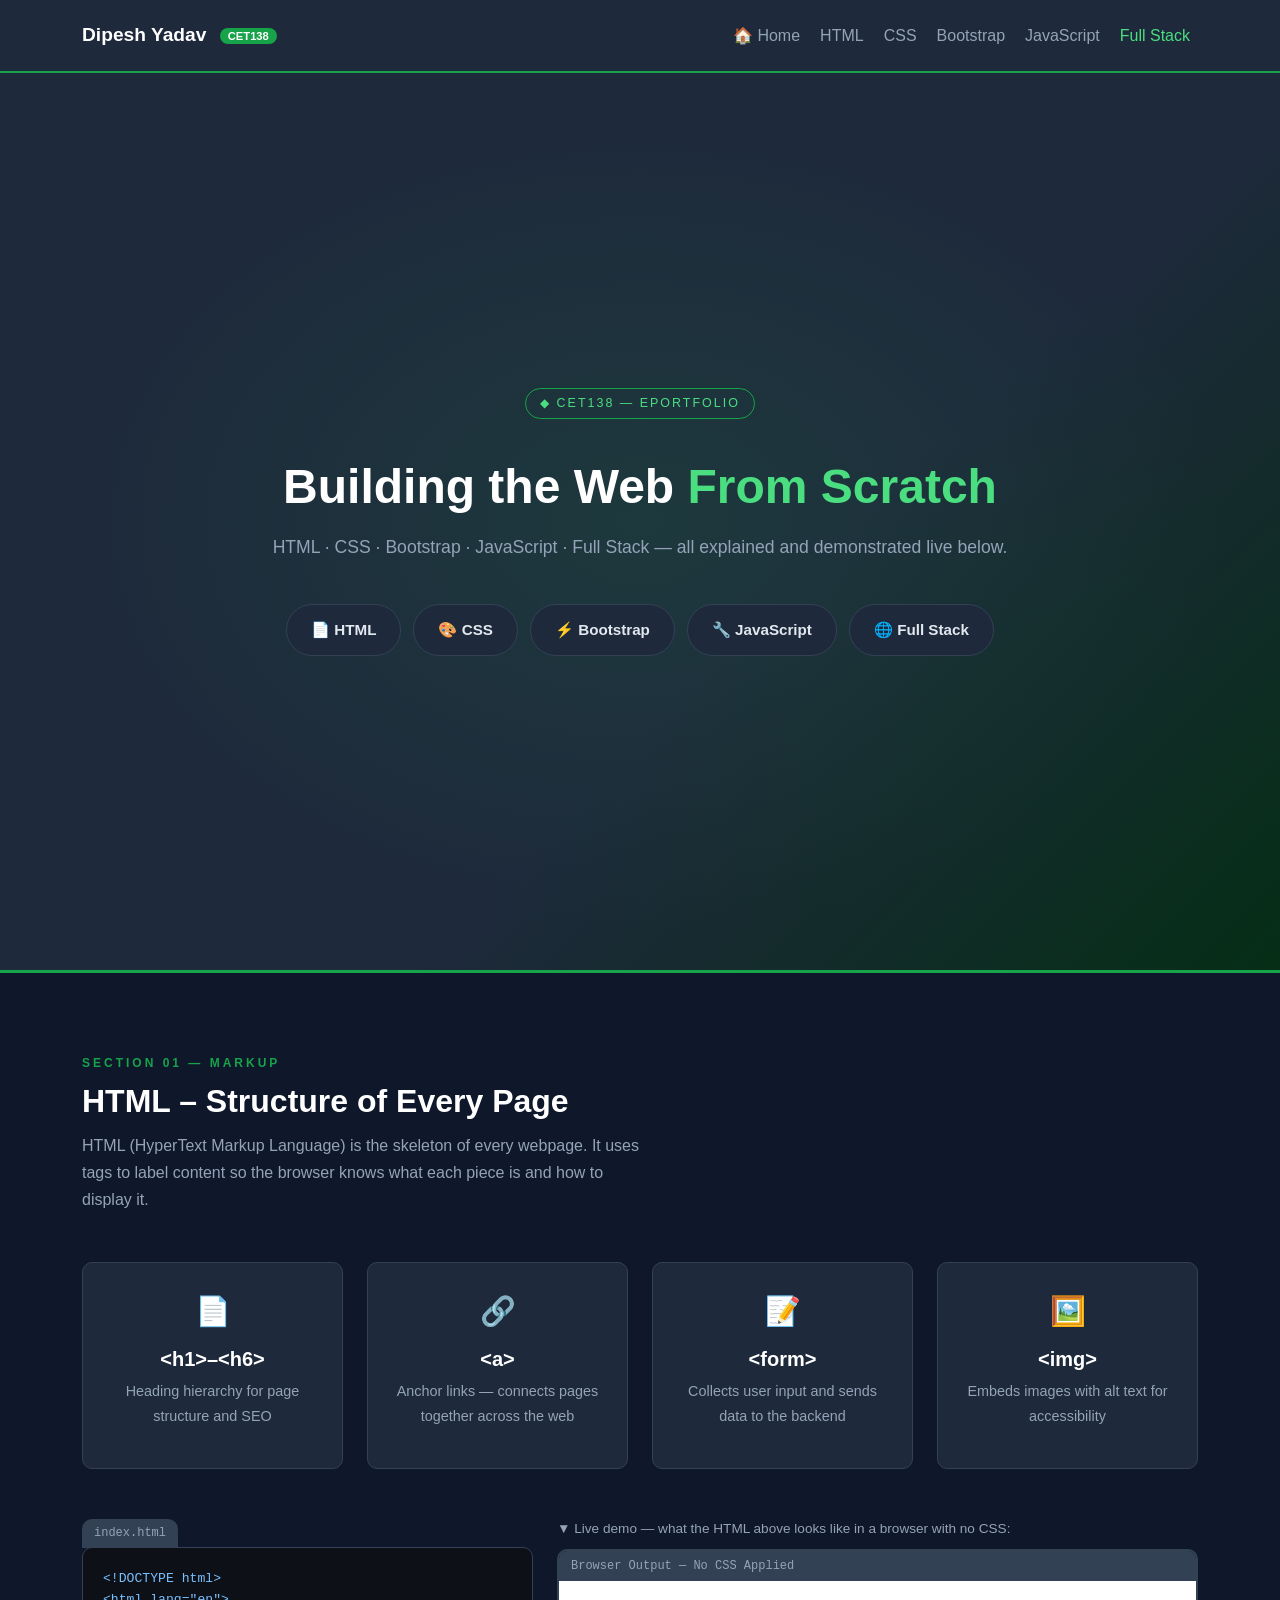
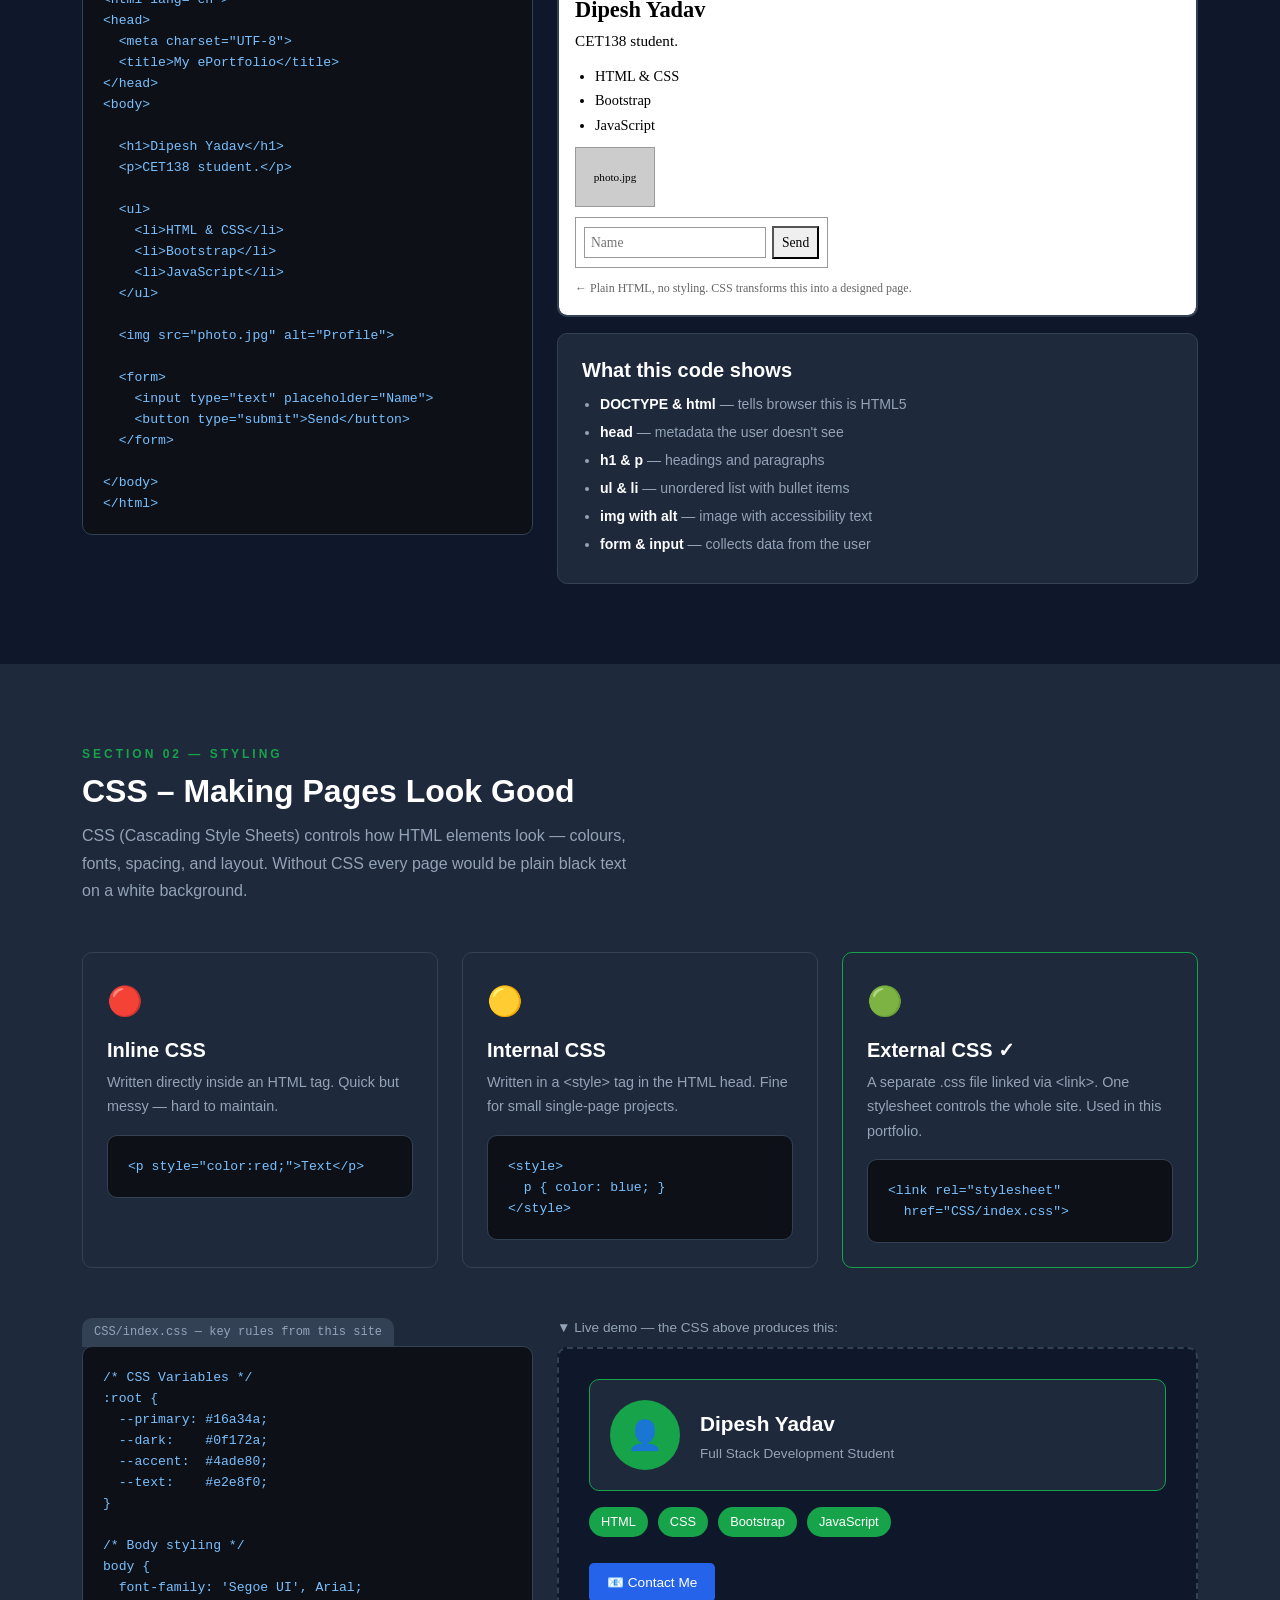
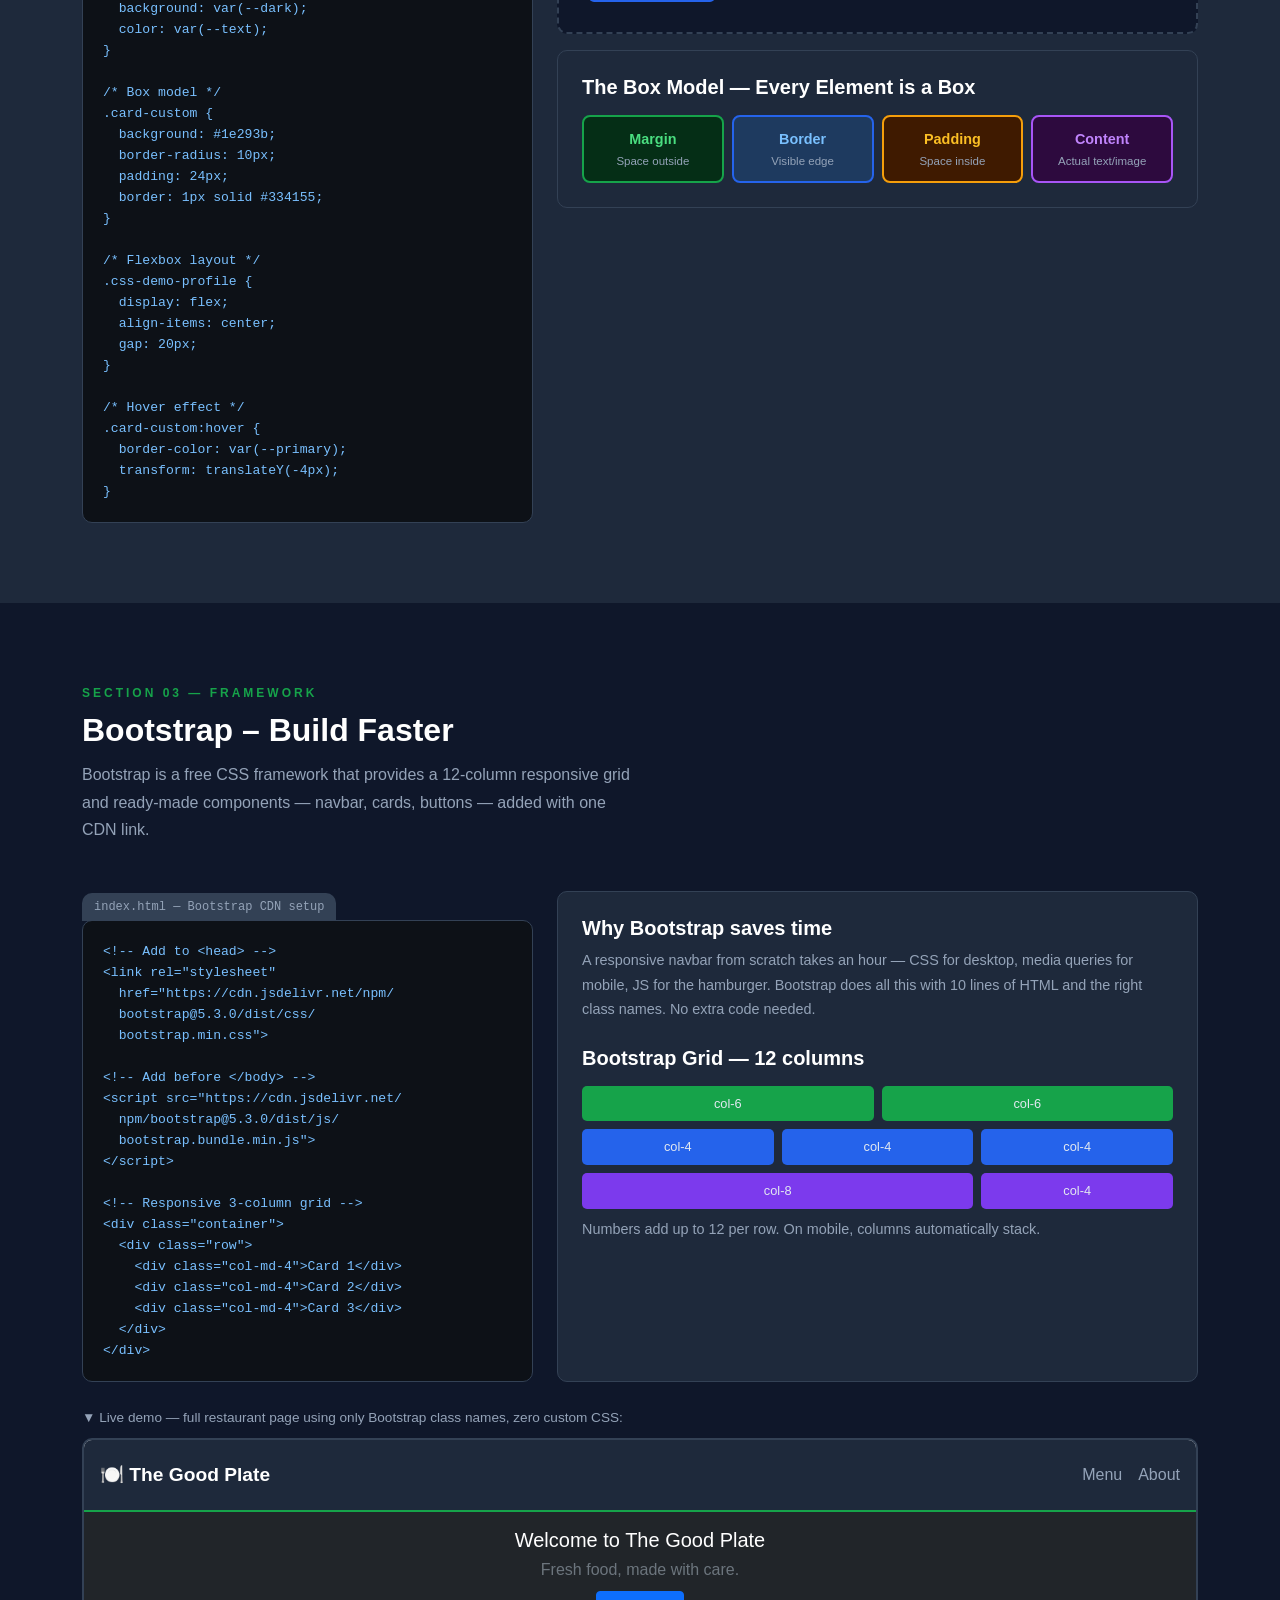
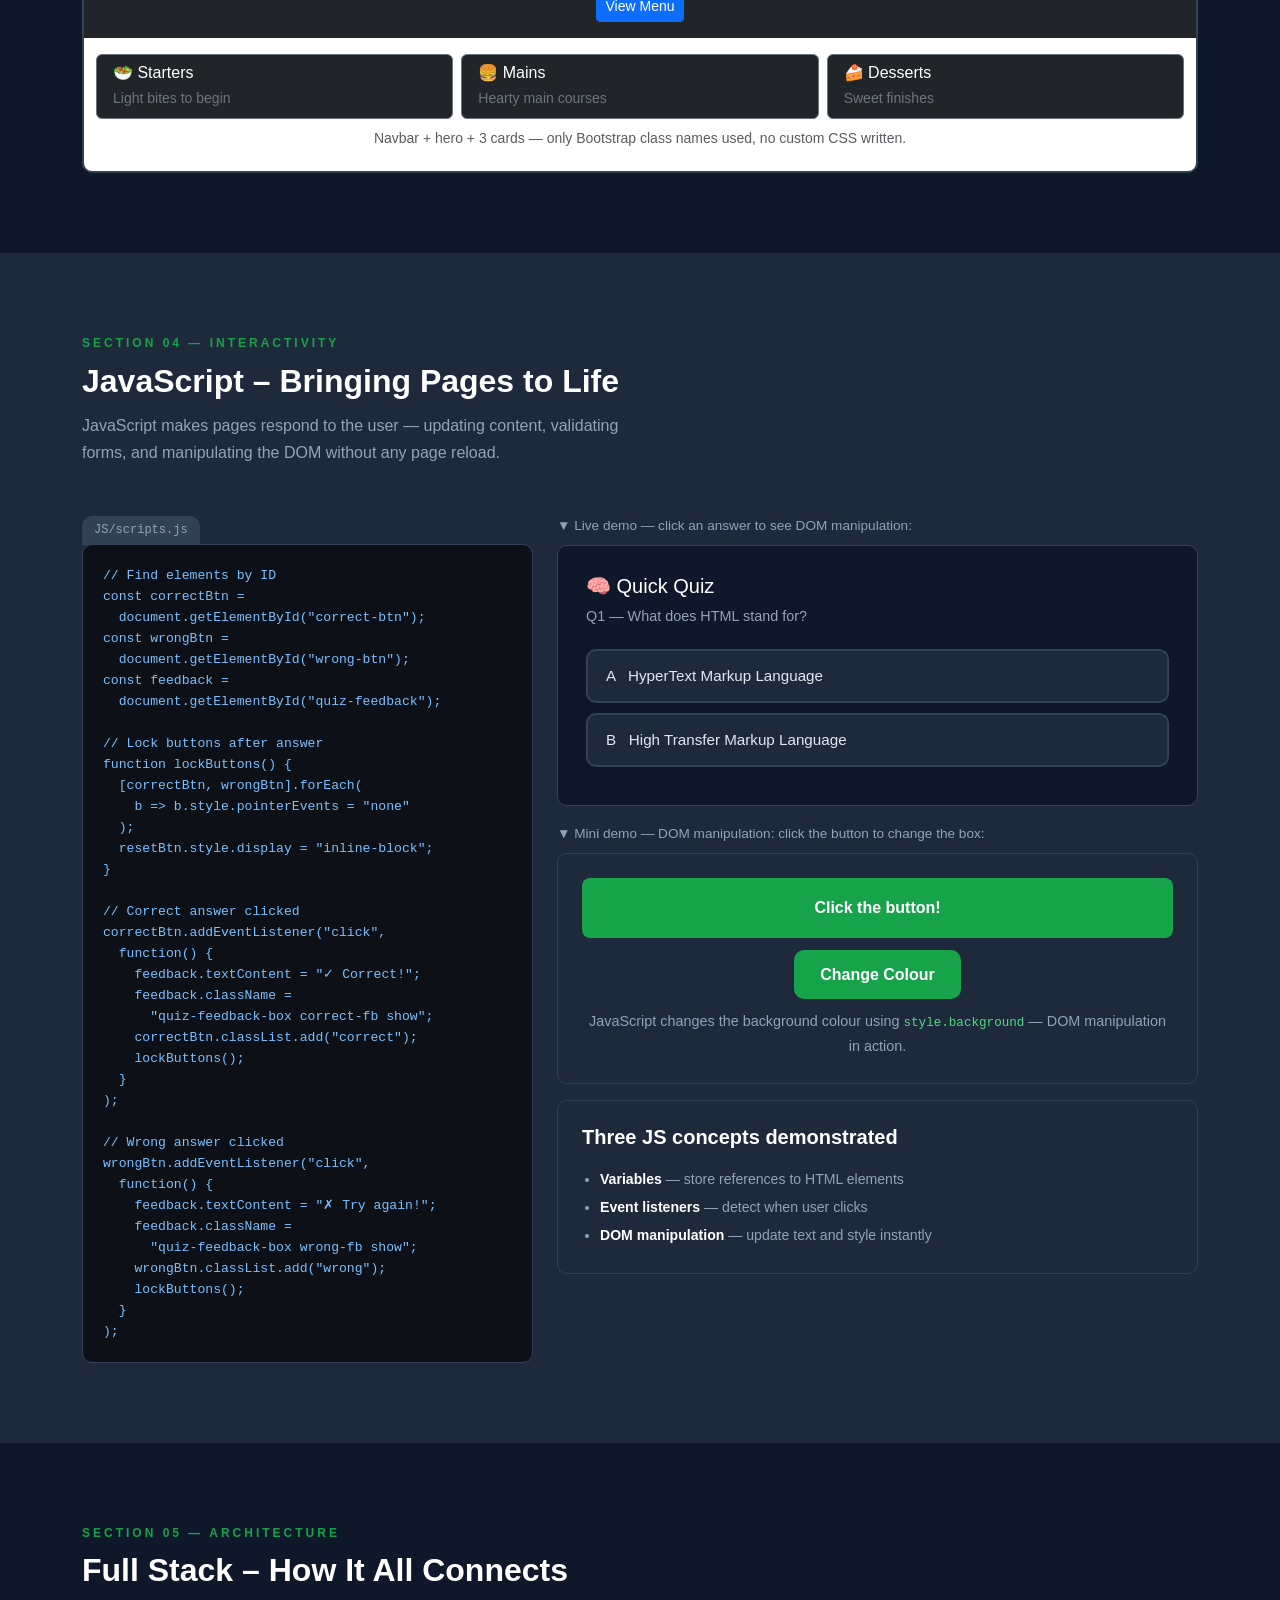
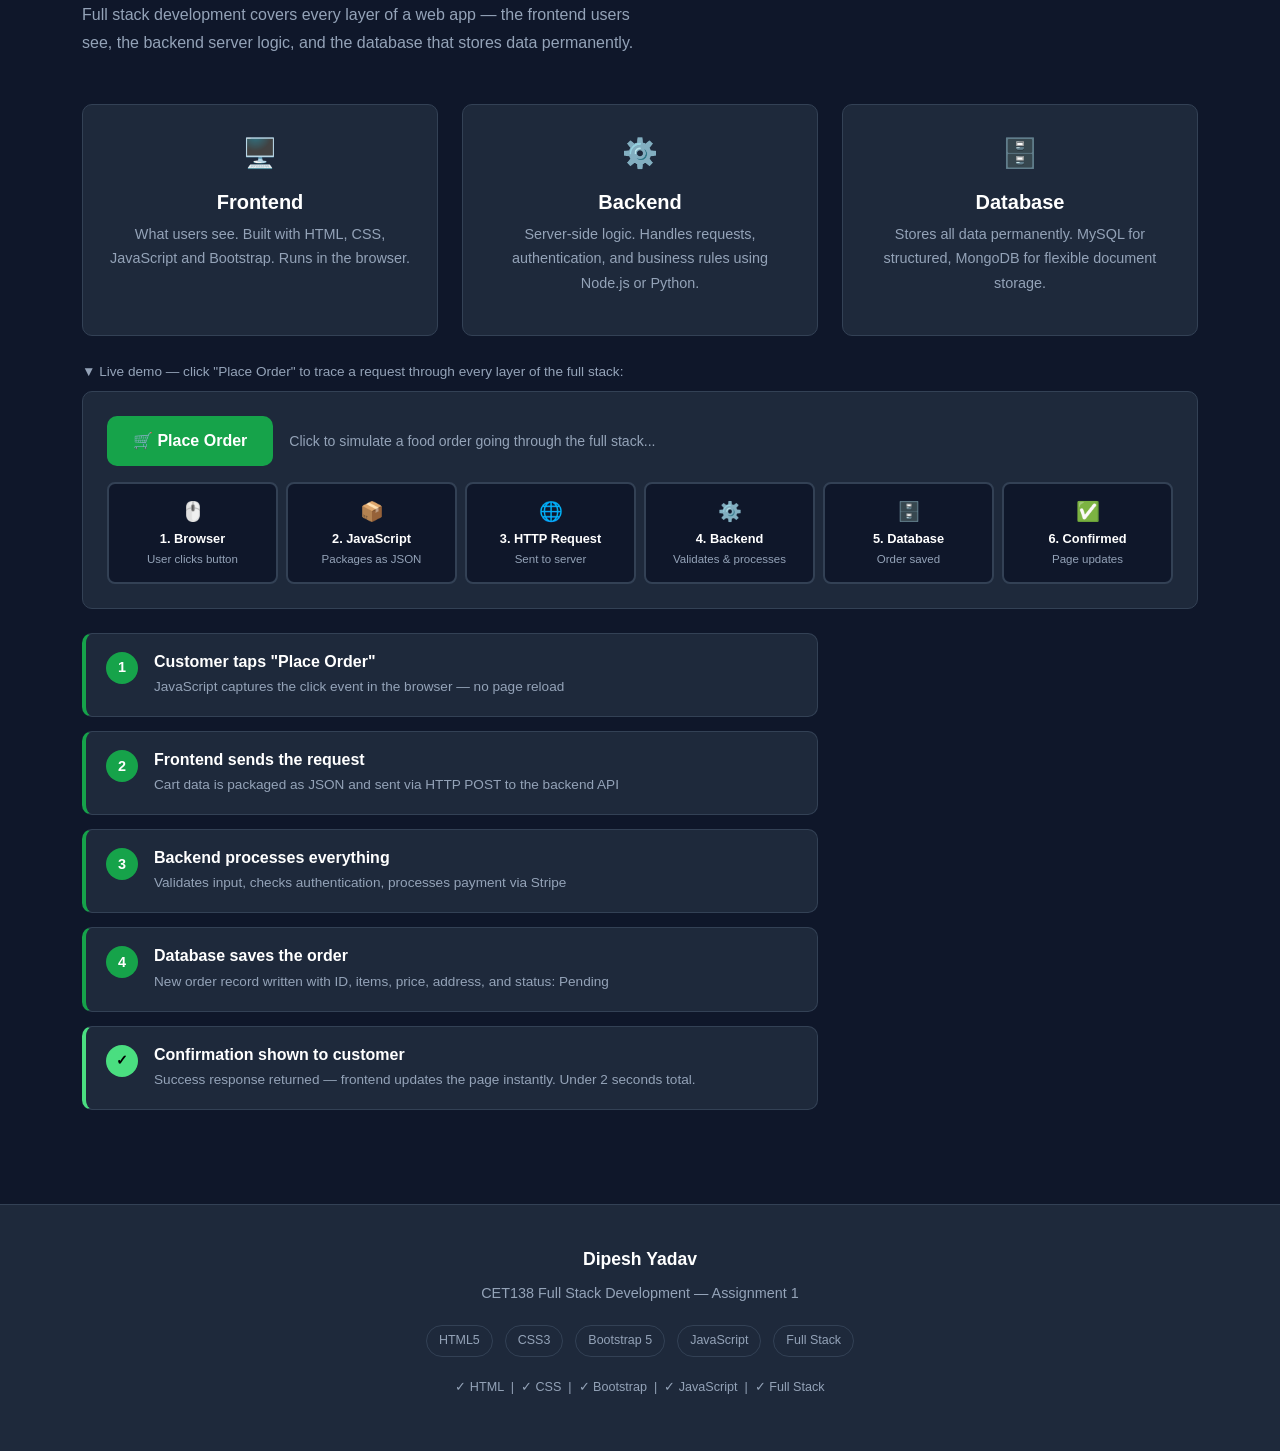
==== commit ef43baad: "update" ====
--- a/HTML/Portfolio.html
+++ b/HTML/Portfolio.html
@@ -3,464 +3,539 @@
 <head>
   <meta charset="UTF-8">
   <meta name="viewport" content="width=device-width, initial-scale=1.0">
-  <title>CET138 ePortfolio – Full Stack Development</title>
-  <link href="https://fonts.googleapis.com/css2?family=Space+Grotesk:wght@400;500;600;700&family=Inter:wght@400;500;600&family=Fira+Code:wght@400;500&display=swap" rel="stylesheet">
-  <link href="https://cdn.jsdelivr.net/npm/bootstrap@5.3.0/dist/css/bootstrap.min.css" rel="stylesheet">
+  <title>CET138 ePortfolio – Dipesh Yadav</title>
+  <link rel="stylesheet" href="https://cdn.jsdelivr.net/npm/bootstrap@5.3.0/dist/css/bootstrap.min.css">
   <link rel="stylesheet" href="../CSS/index.css">
 </head>
 <body>
 
-<!-- NAVBAR -->
-<nav class="navbar navbar-expand-lg">
-  <div class="container">
-    <a class="navbar-brand" href="../index.html">
-      Dipesh Yadav <span class="brand-badge">CET138</span>
-    </a>
-    <button class="navbar-toggler" type="button" data-bs-toggle="collapse" data-bs-target="#navMenu">
-      <span class="navbar-toggler-icon"></span>
-    </button>
-    <div class="collapse navbar-collapse" id="navMenu">
-      <ul class="navbar-nav ms-auto gap-1">
-        <li class="nav-item"><a class="nav-link" href="../index.html">🏠 Home</a></li>
-        <li class="nav-item"><a class="nav-link" href="#fullstack">Full Stack</a></li>
-        <li class="nav-item"><a class="nav-link" href="#html">HTML</a></li>
-        <li class="nav-item"><a class="nav-link" href="#bootstrap">Bootstrap</a></li>
-        <li class="nav-item"><a class="nav-link" href="#javascript">JavaScript</a></li>
-      </ul>
+  <!-- NAVBAR -->
+  <nav class="navbar navbar-expand-lg sticky-top">
+    <div class="container">
+      <a class="navbar-brand" href="../index.html">Dipesh Yadav <span class="brand-badge">CET138</span></a>
+      <button class="navbar-toggler" type="button" data-bs-toggle="collapse" data-bs-target="#nav">
+        <span class="navbar-toggler-icon"></span>
+      </button>
+      <div class="collapse navbar-collapse" id="nav">
+        <ul class="navbar-nav ms-auto gap-1">
+          <li class="nav-item"><a class="nav-link" href="../index.html">🏠 Home</a></li>
+          <li class="nav-item"><a class="nav-link" href="#html">HTML</a></li>
+          <li class="nav-item"><a class="nav-link" href="#css">CSS</a></li>
+          <li class="nav-item"><a class="nav-link" href="#bootstrap">Bootstrap</a></li>
+          <li class="nav-item"><a class="nav-link" href="#javascript">JavaScript</a></li>
+          <li class="nav-item"><a class="nav-link active-nav" href="#fullstack">Full Stack</a></li>
+        </ul>
+      </div>
+    </div>
+  </nav>
+
+  <!-- PORTFOLIO BANNER — FULL SCREEN -->
+  <div class="portfolio-banner">
+    <div class="container">
+      <div class="pb-inner fade-up">
+        <div class="hero-badge">◆ CET138 — ePORTFOLIO</div>
+        <h1 class="pb-title">Building the Web <span>From Scratch</span></h1>
+        <p class="pb-sub">HTML · CSS · Bootstrap · JavaScript · Full Stack — all explained and demonstrated live below.</p>
+        <div class="pb-nav-pills">
+          <a href="#html"       class="pb-pill">📄 HTML</a>
+          <a href="#css"        class="pb-pill">🎨 CSS</a>
+          <a href="#bootstrap"  class="pb-pill">⚡ Bootstrap</a>
+          <a href="#javascript" class="pb-pill">🔧 JavaScript</a>
+          <a href="#fullstack"  class="pb-pill">🌐 Full Stack</a>
+        </div>
+      </div>
     </div>
   </div>
-</nav>
-
-<!-- HERO -->
-<section class="hero" id="hero">
-  <div class="hero-grid"></div>
-  <div class="hero-glow1"></div>
-  <div class="hero-glow2"></div>
-  <div class="container">
-    <div class="row align-items-center g-5">
-      <div class="col-lg-6 hero-content">
-        <div class="hero-eyebrow">CET138 Full Stack Development</div>
-        <h1>Building the<br>Web <span class="grad">from Scratch</span></h1>
-        <p class="hero-desc">An ePortfolio demonstrating my understanding of full stack web technologies — from HTML structure to JavaScript interactivity, all working together.</p>
-        <div class="hero-btns">
-          <a href="#fullstack" class="btn-primary-hero">Explore Portfolio</a>
-          <a href="#javascript" class="btn-ghost-hero">See Live Demo →</a>
-        </div>
-        <div class="hero-stats">
-          <div>
-            <div class="hero-stat-num">5<span>+</span></div>
-            <div class="hero-stat-label">Technologies</div>
-          </div>
-          <div>
-            <div class="hero-stat-num">3<span>+</span></div>
-            <div class="hero-stat-label">Live Demos</div>
-          </div>
-          <div>
-            <div class="hero-stat-num">1<span>x</span></div>
-            <div class="hero-stat-label">Full Portfolio</div>
-          </div>
-        </div>
-      </div>
-      <div class="col-lg-6">
-        <div class="hero-visual">
-          <div class="tech-row">
-            <div class="tech-pill">
-              <div class="tech-pill-icon">📄</div>
+
+  <!-- ===== SECTION 01 — HTML ===== -->
+  <section id="html">
+    <div class="container">
+      <div class="section-label">Section 01 — Markup</div>
+      <h2 class="section-title">HTML – Structure of Every Page</h2>
+      <p class="section-sub mb-5">HTML (HyperText Markup Language) is the skeleton of every webpage. It uses tags to label content so the browser knows what each piece is and how to display it.</p>
+
+      <div class="row g-4 mb-5">
+        <div class="col-md-3 col-6 fade-up">
+          <div class="card-custom text-center">
+            <span class="card-icon">📄</span>
+            <h5>&lt;h1&gt;–&lt;h6&gt;</h5>
+            <p>Heading hierarchy for page structure and SEO</p>
+          </div>
+        </div>
+        <div class="col-md-3 col-6 fade-up">
+          <div class="card-custom text-center">
+            <span class="card-icon">🔗</span>
+            <h5>&lt;a&gt;</h5>
+            <p>Anchor links — connects pages together across the web</p>
+          </div>
+        </div>
+        <div class="col-md-3 col-6 fade-up">
+          <div class="card-custom text-center">
+            <span class="card-icon">📝</span>
+            <h5>&lt;form&gt;</h5>
+            <p>Collects user input and sends data to the backend</p>
+          </div>
+        </div>
+        <div class="col-md-3 col-6 fade-up">
+          <div class="card-custom text-center">
+            <span class="card-icon">🖼️</span>
+            <h5>&lt;img&gt;</h5>
+            <p>Embeds images with alt text for accessibility</p>
+          </div>
+        </div>
+      </div>
+
+      <div class="row g-4 align-items-start">
+        <div class="col-lg-5 fade-up">
+          <div class="code-label">index.html</div>
+          <div class="code-box">&lt;!DOCTYPE html&gt;
+&lt;html lang="en"&gt;
+&lt;head&gt;
+  &lt;meta charset="UTF-8"&gt;
+  &lt;title&gt;My ePortfolio&lt;/title&gt;
+&lt;/head&gt;
+&lt;body&gt;
+
+  &lt;h1&gt;Dipesh Yadav&lt;/h1&gt;
+  &lt;p&gt;CET138 student.&lt;/p&gt;
+
+  &lt;ul&gt;
+    &lt;li&gt;HTML &amp; CSS&lt;/li&gt;
+    &lt;li&gt;Bootstrap&lt;/li&gt;
+    &lt;li&gt;JavaScript&lt;/li&gt;
+  &lt;/ul&gt;
+
+  &lt;img src="photo.jpg" alt="Profile"&gt;
+
+  &lt;form&gt;
+    &lt;input type="text" placeholder="Name"&gt;
+    &lt;button type="submit"&gt;Send&lt;/button&gt;
+  &lt;/form&gt;
+
+&lt;/body&gt;
+&lt;/html&gt;</div>
+        </div>
+
+        <div class="col-lg-7 fade-up">
+          <p class="demo-label">▼ Live demo — what the HTML above looks like in a browser with no CSS:</p>
+          <div class="mini-demo-box">
+            <div class="mini-demo-label">Browser Output — No CSS Applied</div>
+            <div class="mini-demo-content">
+              <h2 class="mini-h2">Dipesh Yadav</h2>
+              <p class="mini-p">CET138 student.</p>
+              <ul class="mini-ul">
+                <li>HTML &amp; CSS</li>
+                <li>Bootstrap</li>
+                <li>JavaScript</li>
+              </ul>
+              <div class="mini-img-placeholder">photo.jpg</div>
+              <div class="mini-form">
+                <input type="text" placeholder="Name" class="mini-input">
+                <button class="mini-btn">Send</button>
+              </div>
+              <p class="mini-note">← Plain HTML, no styling. CSS transforms this into a designed page.</p>
+            </div>
+          </div>
+
+          <div class="card-custom mt-3">
+            <h5 class="accent-title">What this code shows</h5>
+            <ul class="info-list">
+              <li><strong>DOCTYPE & html</strong> — tells browser this is HTML5</li>
+              <li><strong>head</strong> — metadata the user doesn't see</li>
+              <li><strong>h1 & p</strong> — headings and paragraphs</li>
+              <li><strong>ul & li</strong> — unordered list with bullet items</li>
+              <li><strong>img with alt</strong> — image with accessibility text</li>
+              <li><strong>form & input</strong> — collects data from the user</li>
+            </ul>
+          </div>
+        </div>
+      </div>
+    </div>
+  </section>
+
+  <!-- ===== SECTION 02 — CSS ===== -->
+  <section id="css">
+    <div class="container">
+      <div class="section-label">Section 02 — Styling</div>
+      <h2 class="section-title">CSS – Making Pages Look Good</h2>
+      <p class="section-sub mb-5">CSS (Cascading Style Sheets) controls how HTML elements look — colours, fonts, spacing, and layout. Without CSS every page would be plain black text on a white background.</p>
+
+      <div class="row g-4 mb-5">
+        <div class="col-md-4 fade-up">
+          <div class="card-custom">
+            <span class="card-icon">🔴</span>
+            <h5>Inline CSS</h5>
+            <p>Written directly inside an HTML tag. Quick but messy — hard to maintain.</p>
+            <div class="code-box">&lt;p style="color:red;"&gt;Text&lt;/p&gt;</div>
+          </div>
+        </div>
+        <div class="col-md-4 fade-up">
+          <div class="card-custom">
+            <span class="card-icon">🟡</span>
+            <h5>Internal CSS</h5>
+            <p>Written in a &lt;style&gt; tag in the HTML head. Fine for small single-page projects.</p>
+            <div class="code-box">&lt;style&gt;
+  p { color: blue; }
+&lt;/style&gt;</div>
+          </div>
+        </div>
+        <div class="col-md-4 fade-up">
+          <div class="card-custom card-highlight">
+            <span class="card-icon">🟢</span>
+            <h5>External CSS ✓</h5>
+            <p>A separate .css file linked via &lt;link&gt;. One stylesheet controls the whole site. Used in this portfolio.</p>
+            <div class="code-box">&lt;link rel="stylesheet"
+  href="CSS/index.css"&gt;</div>
+          </div>
+        </div>
+      </div>
+
+      <div class="row g-4 align-items-start">
+        <div class="col-lg-5 fade-up">
+          <div class="code-label">CSS/index.css — key rules from this site</div>
+          <div class="code-box">/* CSS Variables */
+:root {
+  --primary: #16a34a;
+  --dark:    #0f172a;
+  --accent:  #4ade80;
+  --text:    #e2e8f0;
+}
+
+/* Body styling */
+body {
+  font-family: 'Segoe UI', Arial;
+  background: var(--dark);
+  color: var(--text);
+}
+
+/* Box model */
+.card-custom {
+  background: #1e293b;
+  border-radius: 10px;
+  padding: 24px;
+  border: 1px solid #334155;
+}
+
+/* Flexbox layout */
+.css-demo-profile {
+  display: flex;
+  align-items: center;
+  gap: 20px;
+}
+
+/* Hover effect */
+.card-custom:hover {
+  border-color: var(--primary);
+  transform: translateY(-4px);
+}</div>
+        </div>
+
+        <div class="col-lg-7 fade-up">
+          <p class="demo-label">▼ Live demo — the CSS above produces this:</p>
+          <div class="css-demo-box">
+            <div class="css-demo-profile">
+              <div class="css-demo-avatar">👤</div>
               <div>
-                <div class="tech-pill-name">HTML5</div>
-                <div class="tech-pill-desc">Structure &amp; Content</div>
+                <div class="css-demo-name">Dipesh Yadav</div>
+                <div class="css-demo-role">Full Stack Development Student</div>
               </div>
             </div>
-            <div class="tech-pill">
-              <div class="tech-pill-icon">⚡</div>
-              <div>
-                <div class="tech-pill-name">Bootstrap 5</div>
-                <div class="tech-pill-desc">Responsive Framework</div>
+            <ul class="css-skill-list">
+              <li>HTML</li><li>CSS</li><li>Bootstrap</li><li>JavaScript</li>
+            </ul>
+            <a class="css-demo-btn" href="../index.html#contact">📧 Contact Me</a>
+          </div>
+
+          <div class="card-custom mt-3">
+            <h5 class="accent-title mb-3">The Box Model — Every Element is a Box</h5>
+            <div class="row g-2">
+              <div class="col-6 col-md-3">
+                <div class="box-model-cell box-margin">
+                  <div class="box-model-title">Margin</div>
+                  <div class="box-model-sub">Space outside</div>
+                </div>
+              </div>
+              <div class="col-6 col-md-3">
+                <div class="box-model-cell box-border">
+                  <div class="box-model-title">Border</div>
+                  <div class="box-model-sub">Visible edge</div>
+                </div>
+              </div>
+              <div class="col-6 col-md-3">
+                <div class="box-model-cell box-padding">
+                  <div class="box-model-title">Padding</div>
+                  <div class="box-model-sub">Space inside</div>
+                </div>
+              </div>
+              <div class="col-6 col-md-3">
+                <div class="box-model-cell box-content">
+                  <div class="box-model-title">Content</div>
+                  <div class="box-model-sub">Actual text/image</div>
+                </div>
               </div>
             </div>
           </div>
-          <div class="tech-row">
-            <div class="tech-pill">
-              <div class="tech-pill-icon">🔧</div>
-              <div>
-                <div class="tech-pill-name">JavaScript</div>
-                <div class="tech-pill-desc">Interactivity &amp; Logic</div>
-              </div>
+        </div>
+      </div>
+    </div>
+  </section>
+
+  <!-- ===== SECTION 03 — BOOTSTRAP ===== -->
+  <section id="bootstrap">
+    <div class="container">
+      <div class="section-label">Section 03 — Framework</div>
+      <h2 class="section-title">Bootstrap – Build Faster</h2>
+      <p class="section-sub mb-5">Bootstrap is a free CSS framework that provides a 12-column responsive grid and ready-made components — navbar, cards, buttons — added with one CDN link.</p>
+
+      <div class="row g-4 mb-4">
+        <div class="col-lg-5 fade-up">
+          <div class="code-label">index.html — Bootstrap CDN setup</div>
+          <div class="code-box">&lt;!-- Add to &lt;head&gt; --&gt;
+&lt;link rel="stylesheet"
+  href="https://cdn.jsdelivr.net/npm/
+  bootstrap@5.3.0/dist/css/
+  bootstrap.min.css"&gt;
+
+&lt;!-- Add before &lt;/body&gt; --&gt;
+&lt;script src="https://cdn.jsdelivr.net/
+  npm/bootstrap@5.3.0/dist/js/
+  bootstrap.bundle.min.js"&gt;
+&lt;/script&gt;
+
+&lt;!-- Responsive 3-column grid --&gt;
+&lt;div class="container"&gt;
+  &lt;div class="row"&gt;
+    &lt;div class="col-md-4"&gt;Card 1&lt;/div&gt;
+    &lt;div class="col-md-4"&gt;Card 2&lt;/div&gt;
+    &lt;div class="col-md-4"&gt;Card 3&lt;/div&gt;
+  &lt;/div&gt;
+&lt;/div&gt;</div>
+        </div>
+        <div class="col-lg-7 fade-up">
+          <div class="card-custom">
+            <h5 class="accent-title">Why Bootstrap saves time</h5>
+            <p>A responsive navbar from scratch takes an hour — CSS for desktop, media queries for mobile, JS for the hamburger. Bootstrap does all this with 10 lines of HTML and the right class names. No extra code needed.</p>
+
+            <h5 class="accent-title mb-3 mt-4">Bootstrap Grid — 12 columns</h5>
+            <div class="row g-2 mb-2">
+              <div class="col-6"><div class="grid-cell grid-green">col-6</div></div>
+              <div class="col-6"><div class="grid-cell grid-green">col-6</div></div>
             </div>
-            <div class="tech-pill">
-              <div class="tech-pill-icon">🌐</div>
-              <div>
-                <div class="tech-pill-name">Full Stack</div>
-                <div class="tech-pill-desc">End-to-End Dev</div>
-              </div>
+            <div class="row g-2 mb-2">
+              <div class="col-4"><div class="grid-cell grid-blue">col-4</div></div>
+              <div class="col-4"><div class="grid-cell grid-blue">col-4</div></div>
+              <div class="col-4"><div class="grid-cell grid-blue">col-4</div></div>
             </div>
-          </div>
-        </div>
-      </div>
-    </div>
-  </div>
-</section>
-
-<!-- SECTION 01 — FULL STACK -->
-<section class="section" id="fullstack">
-  <div class="container">
-    <div class="row g-5">
-      <div class="col-lg-5 fade-up">
-        <div class="section-eyebrow">Section 01 — Overview</div>
-        <h2 class="section-title">What is Full Stack Development?</h2>
-        <p class="section-desc">Full stack development covers every layer of a web application — the visual interface users see, the server logic that processes data, and the database that stores it permanently.</p>
-        <div class="concept-row">
-          <div class="concept-badge"><span class="dot dot-blue"></span>Frontend</div>
-          <div class="concept-badge"><span class="dot dot-cyan"></span>Backend</div>
-          <div class="concept-badge"><span class="dot dot-purple"></span>Database</div>
-          <div class="concept-badge"><span class="dot dot-green"></span>APIs</div>
-          <div class="concept-badge"><span class="dot dot-amber"></span>DevOps</div>
-        </div>
-      </div>
-      <div class="col-lg-7 fade-up">
-        <div class="row g-4">
-          <div class="col-md-4">
-            <div class="feat-card">
-              <div class="feat-icon blue">🖥️</div>
-              <h5>Frontend</h5>
-              <p>What users see and touch. Built with HTML, CSS, JavaScript and Bootstrap.</p>
+            <div class="row g-2">
+              <div class="col-8"><div class="grid-cell grid-purple">col-8</div></div>
+              <div class="col-4"><div class="grid-cell grid-purple">col-4</div></div>
             </div>
-          </div>
-          <div class="col-md-4">
-            <div class="feat-card">
-              <div class="feat-icon cyan">⚙️</div>
-              <h5>Backend</h5>
-              <p>Server-side logic. Handles requests, authentication, and business rules.</p>
-            </div>
-          </div>
-          <div class="col-md-4">
-            <div class="feat-card">
-              <div class="feat-icon purple">🗄️</div>
-              <h5>Database</h5>
-              <p>Stores all data permanently. MySQL for structured, MongoDB for flexible.</p>
-            </div>
-          </div>
-        </div>
-      </div>
-    </div>
-
-    <div class="row g-5 align-items-start mt-4">
-      <div class="col-lg-5 fade-up">
-        <h4 class="flow-heading">How a Food Order Works</h4>
-        <p class="flow-intro">When a customer places an order on a delivery app, the request travels through every layer of the full stack in under two seconds. Here is exactly what happens at each step.</p>
-      </div>
-      <div class="col-lg-7 fade-up">
-        <div class="flow-wrap">
-          <div class="flow-node">
-            <div class="flow-node-num">1</div>
-            <div class="flow-node-text">
-              <h6>Customer Taps "Place Order"</h6>
-              <p>JavaScript captures the click event in the browser — no page reload</p>
-            </div>
-          </div>
-          <div class="flow-connector"></div>
-          <div class="flow-node">
-            <div class="flow-node-num">2</div>
-            <div class="flow-node-text">
-              <h6>Frontend Sends the Request</h6>
-              <p>Cart data is packaged as JSON and sent via HTTP POST to the backend API</p>
-            </div>
-          </div>
-          <div class="flow-connector"></div>
-          <div class="flow-node">
-            <div class="flow-node-num">3</div>
-            <div class="flow-node-text">
-              <h6>Backend Processes Everything</h6>
-              <p>Validates input, checks authentication, processes payment via Stripe</p>
-            </div>
-          </div>
-          <div class="flow-connector"></div>
-          <div class="flow-node">
-            <div class="flow-node-num">4</div>
-            <div class="flow-node-text">
-              <h6>Database Saves the Order</h6>
-              <p>New order record written with ID, items, price, address, and status</p>
-            </div>
-          </div>
-          <div class="flow-connector flow-connector-green"></div>
-          <div class="flow-node flow-node-success">
-            <div class="flow-node-num success">✓</div>
-            <div class="flow-node-text">
-              <h6>Confirmation Shown to Customer</h6>
-              <p>Success response sent back — frontend updates the page instantly</p>
-            </div>
-          </div>
-        </div>
-      </div>
-    </div>
-  </div>
-</section>
-
-<!-- SECTION 02 — HTML -->
-<section class="section section-alt" id="html">
-  <div class="container">
-    <div class="row g-5 align-items-start">
-      <div class="col-lg-5 fade-up">
-        <div class="section-eyebrow">Section 02 — Markup</div>
-        <h2 class="section-title">HTML – Structure of Every Page</h2>
-        <p class="section-desc">HTML (HyperText Markup Language) is the skeleton of every webpage. It uses tags to label content so the browser knows what each piece is and how to display it.</p>
-        <div class="row g-3">
-          <div class="col-6">
-            <div class="feat-card feat-card-sm">
-              <div class="feat-icon feat-icon-sm cyan">📌</div>
-              <h5>&lt;h1&gt;–&lt;h6&gt;</h5>
-              <p>Heading hierarchy for page structure</p>
-            </div>
-          </div>
-          <div class="col-6">
-            <div class="feat-card feat-card-sm">
-              <div class="feat-icon feat-icon-sm blue">🔗</div>
-              <h5>&lt;a&gt;</h5>
-              <p>Anchor links — connects pages together</p>
-            </div>
-          </div>
-          <div class="col-6">
-            <div class="feat-card feat-card-sm">
-              <div class="feat-icon feat-icon-sm purple">📝</div>
-              <h5>&lt;form&gt;</h5>
-              <p>Collects user input for the backend</p>
-            </div>
-          </div>
-          <div class="col-6">
-            <div class="feat-card feat-card-sm">
-              <div class="feat-icon feat-icon-sm green">🖼️</div>
-              <h5>&lt;img&gt;</h5>
-              <p>Embeds images with alt text for accessibility</p>
-            </div>
-          </div>
-        </div>
-      </div>
-      <div class="col-lg-7 fade-up">
-        <div class="code-wrap">
-          <div class="code-header">
-            <div class="code-dots2"><span></span><span></span><span></span></div>
-            <span class="code-filename">index.html</span>
-          </div>
-          <div class="code-body">
-<pre><span class="cm2">&lt;!-- Standard HTML5 document structure --&gt;</span>
-<span class="tag2">&lt;!DOCTYPE html&gt;</span>
-<span class="tag2">&lt;html</span> <span class="attr2">lang=</span><span class="str">"en"</span><span class="tag2">&gt;</span>
-<span class="tag2">&lt;head&gt;</span>
-  <span class="tag2">&lt;meta</span> <span class="attr2">charset=</span><span class="str">"UTF-8"</span><span class="tag2">&gt;</span>
-  <span class="tag2">&lt;title&gt;</span>My ePortfolio<span class="tag2">&lt;/title&gt;</span>
-<span class="tag2">&lt;/head&gt;</span>
-<span class="tag2">&lt;body&gt;</span>
-
-  <span class="tag2">&lt;h1&gt;</span>Welcome to My Portfolio<span class="tag2">&lt;/h1&gt;</span>
-  <span class="tag2">&lt;p&gt;</span>CET138 Full Stack Development student.<span class="tag2">&lt;/p&gt;</span>
-
-  <span class="cm2">&lt;!-- Unordered list of skills --&gt;</span>
-  <span class="tag2">&lt;ul&gt;</span>
-    <span class="tag2">&lt;li&gt;</span>HTML &amp; CSS<span class="tag2">&lt;/li&gt;</span>
-    <span class="tag2">&lt;li&gt;</span>Bootstrap Framework<span class="tag2">&lt;/li&gt;</span>
-    <span class="tag2">&lt;li&gt;</span>JavaScript<span class="tag2">&lt;/li&gt;</span>
-  <span class="tag2">&lt;/ul&gt;</span>
-
-  <span class="cm2">&lt;!-- Image with alt text for accessibility --&gt;</span>
-  <span class="tag2">&lt;img</span> <span class="attr2">src=</span><span class="str">"profile.jpg"</span>
-       <span class="attr2">alt=</span><span class="str">"Profile photo"</span><span class="tag2">&gt;</span>
-
-  <span class="cm2">&lt;!-- Contact form --&gt;</span>
-  <span class="tag2">&lt;form&gt;</span>
-    <span class="tag2">&lt;input</span> <span class="attr2">type=</span><span class="str">"text"</span>
-           <span class="attr2">placeholder=</span><span class="str">"Your name"</span><span class="tag2">&gt;</span>
-    <span class="tag2">&lt;button&gt;</span>Send Message<span class="tag2">&lt;/button&gt;</span>
-  <span class="tag2">&lt;/form&gt;</span>
-
-<span class="tag2">&lt;/body&gt;</span>
-<span class="tag2">&lt;/html&gt;</span></pre>
-          </div>
-        </div>
-      </div>
-    </div>
-  </div>
-</section>
-
-<!-- SECTION 03 — BOOTSTRAP -->
-<section class="section section-alt" id="bootstrap">
-  <div class="container">
-    <div class="row g-5 align-items-start">
-      <div class="col-lg-5 fade-up">
-        <div class="section-eyebrow">Section 03 — Framework</div>
-        <h2 class="section-title">Bootstrap – Build Faster</h2>
-        <p class="section-desc">Bootstrap is a free CSS framework that provides a 12-column responsive grid and ready-made components — navbar, cards, buttons — all with a single CDN link.</p>
-        <div class="code-wrap">
-          <div class="code-header">
-            <div class="code-dots2"><span></span><span></span><span></span></div>
-            <span class="code-filename">index.html — Bootstrap grid</span>
-          </div>
-          <div class="code-body">
-<pre><span class="cm2">&lt;!-- Add via CDN --&gt;</span>
-<span class="tag2">&lt;link</span> <span class="attr2">href=</span><span class="str">"bootstrap.min.css"</span><span class="tag2">&gt;</span>
-
-<span class="cm2">&lt;!-- Responsive 3-column grid --&gt;</span>
-<span class="tag2">&lt;div</span> <span class="attr2">class=</span><span class="str">"container"</span><span class="tag2">&gt;</span>
- <span class="tag2">&lt;div</span> <span class="attr2">class=</span><span class="str">"row"</span><span class="tag2">&gt;</span>
-
-  <span class="tag2">&lt;div</span> <span class="attr2">class=</span><span class="str">"col-md-4"</span><span class="tag2">&gt;</span>
-   <span class="tag2">&lt;div</span> <span class="attr2">class=</span><span class="str">"card"</span><span class="tag2">&gt;</span>Starters<span class="tag2">&lt;/div&gt;</span>
-  <span class="tag2">&lt;/div&gt;</span>
-
-  <span class="tag2">&lt;div</span> <span class="attr2">class=</span><span class="str">"col-md-4"</span><span class="tag2">&gt;</span>
-   <span class="tag2">&lt;div</span> <span class="attr2">class=</span><span class="str">"card"</span><span class="tag2">&gt;</span>Mains<span class="tag2">&lt;/div&gt;</span>
-  <span class="tag2">&lt;/div&gt;</span>
-
-  <span class="tag2">&lt;div</span> <span class="attr2">class=</span><span class="str">"col-md-4"</span><span class="tag2">&gt;</span>
-   <span class="tag2">&lt;div</span> <span class="attr2">class=</span><span class="str">"card"</span><span class="tag2">&gt;</span>Desserts<span class="tag2">&lt;/div&gt;</span>
-  <span class="tag2">&lt;/div&gt;</span>
-
- <span class="tag2">&lt;/div&gt;</span>
-<span class="tag2">&lt;/div&gt;</span></pre>
-          </div>
-        </div>
-      </div>
-      <div class="col-lg-7 fade-up">
-        <p class="demo-intro">Live Bootstrap demo — navbar, responsive card grid, and components:</p>
-        <div class="bs-demo-wrap">
-          <div class="bs-nav-live">
-            <div class="bs-nav-brand">🍽️ The Good Plate</div>
-            <div class="bs-nav-links">
-              <a href="#" class="bs-nav-link">Menu</a>
-              <a href="#" class="bs-nav-link">About</a>
-              <a href="#" class="bs-nav-link">Contact</a>
-            </div>
-          </div>
-          <div class="bs-body-live">
-            <div class="bs-hero-live">
-              <h5>Welcome to The Good Plate</h5>
-              <p>Fresh food, made with care.</p>
-              <button class="btn btn-primary btn-sm me-2">View Menu</button>
-              <button class="btn btn-outline-secondary btn-sm">Contact Us</button>
-            </div>
-            <div class="bs-card-grid">
-              <div class="bs-card-live">
-                <div class="bs-card-emoji">🥗</div>
-                <h6>Starters</h6>
-                <p>Light bites to begin</p>
-              </div>
-              <div class="bs-card-live">
-                <div class="bs-card-emoji">🍔</div>
-                <h6>Mains</h6>
-                <p>Hearty main courses</p>
-              </div>
-              <div class="bs-card-live">
-                <div class="bs-card-emoji">🍰</div>
-                <h6>Desserts</h6>
-                <p>Sweet finishes</p>
-              </div>
-            </div>
-            <div class="bs-actions">
-              <span class="badge bg-success">Open Now</span>
-              <span class="badge bg-primary">Free Delivery</span>
-              <span class="badge bg-warning text-dark">⭐ 4.8</span>
-            </div>
-          </div>
-        </div>
-        <div class="feat-card feat-card-note feat-card-amber">
-          <p>This entire demo — navbar, hero, three cards, buttons, and badges — uses only Bootstrap class names. On a phone the three cards automatically stack into a single column without any extra CSS.</p>
-        </div>
-      </div>
-    </div>
-  </div>
-</section>
-
-<!-- SECTION 04 — JAVASCRIPT -->
-<section class="section" id="javascript">
-  <div class="container">
-    <div class="row g-5 align-items-start">
-      <div class="col-lg-6 fade-up">
-        <div class="section-eyebrow">Section 04 — Interactivity</div>
-        <h2 class="section-title">JavaScript – Bringing Pages to Life</h2>
-        <p class="section-desc">JavaScript is the only language that runs in the browser and makes pages respond to what the user does — updating content, validating forms, and communicating with servers.</p>
-        <div class="code-wrap">
-          <div class="code-header">
-            <div class="code-dots2"><span></span><span></span><span></span></div>
-            <span class="code-filename">app.js</span>
-          </div>
-          <div class="code-body">
-<pre><span class="cm2">// HTML elements found by ID</span>
-<span class="kw">const</span> <span class="fn">correctBtn</span> = document.<span class="fn">getElementById</span>(<span class="str">"correct-btn"</span>);
-<span class="kw">const</span> <span class="fn">wrongBtn</span>   = document.<span class="fn">getElementById</span>(<span class="str">"wrong-btn"</span>);
-<span class="kw">const</span> <span class="fn">feedback</span>   = document.<span class="fn">getElementById</span>(<span class="str">"quiz-feedback"</span>);
-
-<span class="cm2">// Event listener — waits for a click</span>
-correctBtn.<span class="fn">addEventListener</span>(<span class="str">"click"</span>, <span class="kw">function</span>() {
-  feedback.textContent = <span class="str">"✓ Correct! Well done."</span>;
-  feedback.className = <span class="str">"quiz-feedback-box correct-fb show"</span>;
-  correctBtn.<span class="fn">classList</span>.<span class="fn">add</span>(<span class="str">"correct"</span>);
-});
-
-wrongBtn.<span class="fn">addEventListener</span>(<span class="str">"click"</span>, <span class="kw">function</span>() {
-  feedback.textContent = <span class="str">"✗ Not quite. Try again!"</span>;
-  feedback.className = <span class="str">"quiz-feedback-box wrong-fb show"</span>;
-  wrongBtn.<span class="fn">classList</span>.<span class="fn">add</span>(<span class="str">"wrong"</span>);
-});
-
-<span class="cm2">// Reusable function</span>
-<span class="kw">function</span> <span class="fn">greetUser</span>(name) {
-  <span class="kw">return</span> <span class="str">"Hello, "</span> + name + <span class="str">"!"</span>;
+            <p class="grid-note">Numbers add up to 12 per row. On mobile, columns automatically stack.</p>
+          </div>
+        </div>
+      </div>
+
+      <p class="demo-label">▼ Live demo — full restaurant page using only Bootstrap class names, zero custom CSS:</p>
+      <div class="bs-demo-wrapper">
+        <nav class="navbar navbar-dark bg-dark px-3">
+          <span class="navbar-brand">🍽️ The Good Plate</span>
+          <div class="d-none d-md-flex gap-3">
+            <a href="#" class="nav-link text-white-50">Menu</a>
+            <a href="#" class="nav-link text-white-50">About</a>
+          </div>
+        </nav>
+        <div class="bg-dark text-center py-3 px-3">
+          <h5 class="text-white mb-1">Welcome to The Good Plate</h5>
+          <p class="text-secondary mb-2">Fresh food, made with care.</p>
+          <a href="#" class="btn btn-primary btn-sm">View Menu</a>
+        </div>
+        <div class="container py-3">
+          <div class="row g-2">
+            <div class="col-md-4"><div class="card bg-dark text-white border-secondary"><div class="card-body py-2"><h6 class="card-title mb-1">🥗 Starters</h6><p class="card-text text-secondary small mb-0">Light bites to begin</p></div></div></div>
+            <div class="col-md-4"><div class="card bg-dark text-white border-secondary"><div class="card-body py-2"><h6 class="card-title mb-1">🍔 Mains</h6><p class="card-text text-secondary small mb-0">Hearty main courses</p></div></div></div>
+            <div class="col-md-4"><div class="card bg-dark text-white border-secondary"><div class="card-body py-2"><h6 class="card-title mb-1">🍰 Desserts</h6><p class="card-text text-secondary small mb-0">Sweet finishes</p></div></div></div>
+          </div>
+          <p class="text-muted small mt-2 text-center mb-1">Navbar + hero + 3 cards — only Bootstrap class names used, no custom CSS written.</p>
+        </div>
+      </div>
+    </div>
+  </section>
+
+  <!-- ===== SECTION 04 — JAVASCRIPT ===== -->
+  <section id="javascript">
+    <div class="container">
+      <div class="section-label">Section 04 — Interactivity</div>
+      <h2 class="section-title">JavaScript – Bringing Pages to Life</h2>
+      <p class="section-sub mb-5">JavaScript makes pages respond to the user — updating content, validating forms, and manipulating the DOM without any page reload.</p>
+
+      <div class="row g-4 align-items-start">
+        <div class="col-lg-5 fade-up">
+          <div class="code-label">JS/scripts.js</div>
+          <div class="code-box">// Find elements by ID
+const correctBtn =
+  document.getElementById("correct-btn");
+const wrongBtn =
+  document.getElementById("wrong-btn");
+const feedback =
+  document.getElementById("quiz-feedback");
+
+// Lock buttons after answer
+function lockButtons() {
+  [correctBtn, wrongBtn].forEach(
+    b => b.style.pointerEvents = "none"
+  );
+  resetBtn.style.display = "inline-block";
 }
-console.<span class="fn">log</span>(<span class="fn">greetUser</span>(<span class="str">"Dipesh"</span>));
-<span class="cm2">// → Hello, Dipesh!</span></pre>
-          </div>
-        </div>
-      </div>
-      <div class="col-lg-6 fade-up">
-        <p class="demo-intro">Live JavaScript demo — click an answer to see DOM manipulation in action:</p>
-        <div class="quiz-wrap">
-          <div class="quiz-header">
+
+// Correct answer clicked
+correctBtn.addEventListener("click",
+  function() {
+    feedback.textContent = "✓ Correct!";
+    feedback.className =
+      "quiz-feedback-box correct-fb show";
+    correctBtn.classList.add("correct");
+    lockButtons();
+  }
+);
+
+// Wrong answer clicked
+wrongBtn.addEventListener("click",
+  function() {
+    feedback.textContent = "✗ Try again!";
+    feedback.className =
+      "quiz-feedback-box wrong-fb show";
+    wrongBtn.classList.add("wrong");
+    lockButtons();
+  }
+);</div>
+        </div>
+
+        <div class="col-lg-7 fade-up">
+          <p class="demo-label">▼ Live demo — click an answer to see DOM manipulation:</p>
+          <div class="quiz-box mb-3">
             <h5>🧠 Quick Quiz</h5>
-          </div>
-          <div class="quiz-body">
-            <div class="quiz-q-text" id="quiz-q-text">Q1 — What does HTML stand for?</div>
-            <div class="quiz-opts">
-              <button class="quiz-opt" id="correct-btn"><span class="quiz-opt-letter">A</span>HyperText Markup Language</button>
-              <button class="quiz-opt" id="wrong-btn"><span class="quiz-opt-letter">B</span>High Transfer Markup Language</button>
-            </div>
+            <p>Q1 — What does HTML stand for?</p>
+            <button class="quiz-btn" id="correct-btn">A &nbsp; HyperText Markup Language</button>
+            <button class="quiz-btn" id="wrong-btn">B &nbsp; High Transfer Markup Language</button>
             <div class="quiz-feedback-box" id="quiz-feedback"></div>
-            <button class="quiz-next-btn" id="quiz-reset-btn" onclick="resetQuiz()">↩ Try Again</button>
-          </div>
-        </div>
-        <div class="feat-card feat-card-note feat-card-green">
-          <p>This quiz uses <strong>variables</strong> to store questions, <strong>event listeners</strong> to detect answers, and <strong>DOM manipulation</strong> to update what you see — all without any page reload.</p>
-        </div>
-      </div>
-    </div>
-  </div>
-</section>
-
-<!-- FOOTER -->
-<footer>
-  <div class="container">
-    <div class="row align-items-start g-4">
-      <div class="col-md-6">
-        <div class="footer-brand">Dipesh Yadav — CET138 ePortfolio</div>
-        <div class="footer-sub">Full Stack Development — Assignment 1</div>
-        <div class="footer-pills">
-          <span class="footer-pill">HTML5</span>
-          <span class="footer-pill">Bootstrap 5</span>
-          <span class="footer-pill">JavaScript</span>
-          <span class="footer-pill">Full Stack</span>
-        </div>
-      </div>
-      <div class="col-md-6">
-        <p class="footer-demonstrates"><strong>What is demonstrated:</strong></p>
-        <p class="footer-check">✓ HTML structure and semantic elements</p>
-        <p class="footer-check">✓ Bootstrap grid and responsive components</p>
-        <p class="footer-check">✓ JavaScript DOM manipulation and events</p>
-        <p class="footer-check">✓ Full stack architecture and data flow</p>
-      </div>
-    </div>
-    <div class="footer-copy">Built for CET138 Module Assessment · All examples are original working code</div>
-  </div>
-</footer>
-
-<script src="https://cdn.jsdelivr.net/npm/bootstrap@5.3.0/dist/js/bootstrap.bundle.min.js"></script>
-<script src="../JS/scripts.js"></script>
+            <button class="btn-outline" id="quiz-reset-btn">↩ Try Again</button>
+          </div>
+
+          <p class="demo-label">▼ Mini demo — DOM manipulation: click the button to change the box:</p>
+          <div class="card-custom text-center">
+            <div id="colour-box" class="colour-box">Click the button!</div>
+            <button class="btn-green" onclick="changeColour()">Change Colour</button>
+            <p class="colour-note">JavaScript changes the background colour using <code>style.background</code> — DOM manipulation in action.</p>
+          </div>
+
+          <div class="card-custom mt-3">
+            <h5 class="accent-title mb-3">Three JS concepts demonstrated</h5>
+            <ul class="info-list">
+              <li><strong>Variables</strong> — store references to HTML elements</li>
+              <li><strong>Event listeners</strong> — detect when user clicks</li>
+              <li><strong>DOM manipulation</strong> — update text and style instantly</li>
+            </ul>
+          </div>
+        </div>
+      </div>
+    </div>
+  </section>
+
+  <!-- ===== SECTION 05 — FULL STACK ===== -->
+  <section id="fullstack">
+    <div class="container">
+      <div class="section-label">Section 05 — Architecture</div>
+      <h2 class="section-title">Full Stack – How It All Connects</h2>
+      <p class="section-sub mb-5">Full stack development covers every layer of a web app — the frontend users see, the backend server logic, and the database that stores data permanently.</p>
+
+      <div class="row g-4 mb-4">
+        <div class="col-md-4 fade-up">
+          <div class="card-custom text-center">
+            <span class="card-icon">🖥️</span>
+            <h5>Frontend</h5>
+            <p>What users see. Built with HTML, CSS, JavaScript and Bootstrap. Runs in the browser.</p>
+          </div>
+        </div>
+        <div class="col-md-4 fade-up">
+          <div class="card-custom text-center">
+            <span class="card-icon">⚙️</span>
+            <h5>Backend</h5>
+            <p>Server-side logic. Handles requests, authentication, and business rules using Node.js or Python.</p>
+          </div>
+        </div>
+        <div class="col-md-4 fade-up">
+          <div class="card-custom text-center">
+            <span class="card-icon">🗄️</span>
+            <h5>Database</h5>
+            <p>Stores all data permanently. MySQL for structured, MongoDB for flexible document storage.</p>
+          </div>
+        </div>
+      </div>
+
+      <p class="demo-label">▼ Live demo — click "Place Order" to trace a request through every layer of the full stack:</p>
+      <div class="card-custom mb-4">
+        <div class="row g-3 align-items-center mb-3">
+          <div class="col-auto">
+            <button class="btn-green" onclick="runFullStack()">🛒 Place Order</button>
+          </div>
+          <div class="col">
+            <span id="fs-status" class="fs-status-text">Click to simulate a food order going through the full stack...</span>
+          </div>
+        </div>
+        <div class="row g-2">
+          <div class="col-md fs-step" id="fs-1"><div class="fs-step-inner"><div class="fs-icon">🖱️</div><div class="fs-title">1. Browser</div><div class="fs-sub">User clicks button</div></div></div>
+          <div class="col-md fs-step" id="fs-2"><div class="fs-step-inner"><div class="fs-icon">📦</div><div class="fs-title">2. JavaScript</div><div class="fs-sub">Packages as JSON</div></div></div>
+          <div class="col-md fs-step" id="fs-3"><div class="fs-step-inner"><div class="fs-icon">🌐</div><div class="fs-title">3. HTTP Request</div><div class="fs-sub">Sent to server</div></div></div>
+          <div class="col-md fs-step" id="fs-4"><div class="fs-step-inner"><div class="fs-icon">⚙️</div><div class="fs-title">4. Backend</div><div class="fs-sub">Validates & processes</div></div></div>
+          <div class="col-md fs-step" id="fs-5"><div class="fs-step-inner"><div class="fs-icon">🗄️</div><div class="fs-title">5. Database</div><div class="fs-sub">Order saved</div></div></div>
+          <div class="col-md fs-step" id="fs-6"><div class="fs-step-inner"><div class="fs-icon">✅</div><div class="fs-title">6. Confirmed</div><div class="fs-sub">Page updates</div></div></div>
+        </div>
+      </div>
+
+      <div class="row">
+        <div class="col-lg-8">
+          <div class="step-card fade-up">
+            <div class="step-num">1</div>
+            <div><h6>Customer taps "Place Order"</h6><p>JavaScript captures the click event in the browser — no page reload</p></div>
+          </div>
+          <div class="step-card fade-up">
+            <div class="step-num">2</div>
+            <div><h6>Frontend sends the request</h6><p>Cart data is packaged as JSON and sent via HTTP POST to the backend API</p></div>
+          </div>
+          <div class="step-card fade-up">
+            <div class="step-num">3</div>
+            <div><h6>Backend processes everything</h6><p>Validates input, checks authentication, processes payment via Stripe</p></div>
+          </div>
+          <div class="step-card fade-up">
+            <div class="step-num">4</div>
+            <div><h6>Database saves the order</h6><p>New order record written with ID, items, price, address, and status: Pending</p></div>
+          </div>
+          <div class="step-card step-card-accent fade-up">
+            <div class="step-num step-num-accent">✓</div>
+            <div><h6>Confirmation shown to customer</h6><p>Success response returned — frontend updates the page instantly. Under 2 seconds total.</p></div>
+          </div>
+        </div>
+      </div>
+    </div>
+  </section>
+
+  <!-- FOOTER -->
+  <footer>
+    <div class="container">
+      <div class="footer-name">Dipesh Yadav</div>
+      <p>CET138 Full Stack Development — Assignment 1</p>
+      <div class="mt-3">
+        <span class="tag-pill">HTML5</span>
+        <span class="tag-pill">CSS3</span>
+        <span class="tag-pill">Bootstrap 5</span>
+        <span class="tag-pill">JavaScript</span>
+        <span class="tag-pill">Full Stack</span>
+      </div>
+      <p class="mt-3 small">✓ HTML &nbsp;|&nbsp; ✓ CSS &nbsp;|&nbsp; ✓ Bootstrap &nbsp;|&nbsp; ✓ JavaScript &nbsp;|&nbsp; ✓ Full Stack</p>
+    </div>
+  </footer>
+
+  <script src="https://cdn.jsdelivr.net/npm/bootstrap@5.3.0/dist/js/bootstrap.bundle.min.js"></script>
+  <script src="../JS/scripts.js"></script>
 </body>
 </html>
--- a/CSS/index.css
+++ b/CSS/index.css
@@ -1,513 +1,566 @@
-/* ══════════════════════════════════════════
-   INDEX.CSS — CET138 ePortfolio
-   Covers: index.html · Portfolio.html · Resume.html
-   ══════════════════════════════════════════ */
-
-/* ── CSS VARIABLES ── */
+/* ============================================
+   CET138 Portfolio — Custom Stylesheet
+   Student: Dipesh Yadav | Reg: 250939312
+   ============================================ */
+
+/* — CSS VARIABLES (Custom Properties) — */
 :root {
-  --navy:   #080f1e;
-  --navy2:  #0f1f3d;
-  --blue:   #2563eb;
-  --blue2:  #3b82f6;
-  --cyan:   #06b6d4;
-  --purple: #7c3aed;
-  --green:  #10b981;
-  --red:    #ef4444;
-  --amber:  #f59e0b;
-  --light:  #f8faff;
-  --border: #e2e8f0;
-  --grey:   #64748b;
-  --text:   #1e293b;
-}
-
-/* ── RESET & BASE ── */
-* { margin: 0; padding: 0; box-sizing: border-box; scroll-behavior: smooth; }
-body { font-family: 'Inter', sans-serif; background: #fff; color: var(--text); line-height: 1.7; overflow-x: hidden; }
-
-
-/* ══════════════════════════════════════════
-   NAVBAR
-   ══════════════════════════════════════════ */
+  --primary:    #16a34a;
+  --primary2:   #15803d;
+  --dark:       #0f172a;
+  --dark2:      #1e293b;
+  --card-bg:    #1e293b;
+  --border:     #334155;
+  --text:       #e2e8f0;
+  --text-muted: #94a3b8;
+  --accent:     #4ade80;
+  --white:      #ffffff;
+  --danger:     #ef4444;
+  --radius:     10px;
+  --shadow:     0 4px 24px rgba(0,0,0,0.35);
+}
+
+/* — RESET & BASE — */
+*, *::before, *::after { box-sizing: border-box; margin: 0; padding: 0; }
+
+body {
+  font-family: 'Segoe UI', Arial, sans-serif;
+  background-color: var(--dark);
+  color: var(--text);
+  line-height: 1.7;
+}
+
+/* — NAVBAR — */
 .navbar {
-  background: rgba(8,15,30,0.97) !important;
-  backdrop-filter: blur(12px);
+  background: var(--dark2) !important;
+  border-bottom: 2px solid var(--primary);
   padding: 14px 0;
-  position: sticky; top: 0; z-index: 1000;
-  border-bottom: 1px solid rgba(37,99,235,0.3);
 }
 .navbar-brand {
-  font-family: 'Space Grotesk', sans-serif;
-  font-weight: 700; font-size: 1.05rem; color: #fff !important;
-  display: flex; align-items: center; gap: 10px;
+  font-weight: 700;
+  font-size: 1.2rem;
+  color: var(--white) !important;
 }
 .brand-badge {
-  background: linear-gradient(135deg, var(--blue), var(--cyan));
-  color: white; font-size: 0.7rem; font-weight: 700;
-  padding: 3px 9px; border-radius: 20px; letter-spacing: 0.5px;
-}
-.nav-link { color: rgba(255,255,255,0.65) !important; font-size: 0.83rem; font-weight: 500; padding: 7px 13px !important; border-radius: 7px; transition: all 0.2s; }
-.nav-link:hover { color: #fff !important; background: rgba(255,255,255,0.08); }
-.nav-link.active-nav { color: #fff !important; background: rgba(37,99,235,0.25); }
-.navbar-toggler { border-color: rgba(255,255,255,0.2); }
-.navbar-toggler-icon { filter: invert(1); }
-
-
-/* ══════════════════════════════════════════
-   HERO
-   ══════════════════════════════════════════ */
+  background: var(--primary);
+  color: #fff;
+  font-size: 0.7rem;
+  padding: 2px 8px;
+  border-radius: 20px;
+  margin-left: 8px;
+  vertical-align: middle;
+}
+.nav-link {
+  color: var(--text-muted) !important;
+  font-weight: 500;
+  transition: color 0.2s;
+}
+.nav-link:hover, .nav-link.active-nav {
+  color: var(--accent) !important;
+}
+
+/* — HERO (index.html) — */
 .hero {
-  background: var(--navy);
+  background: linear-gradient(135deg, var(--dark2) 60%, #052e16 100%);
   min-height: 100vh;
-  display: flex; align-items: center;
-  position: relative; overflow: hidden; padding: 80px 0;
-}
-.hero-grid {
-  position: absolute; inset: 0;
-  background-image:
-    linear-gradient(rgba(37,99,235,0.07) 1px, transparent 1px),
-    linear-gradient(90deg, rgba(37,99,235,0.07) 1px, transparent 1px);
-  background-size: 60px 60px;
-}
-.hero-glow1 { position: absolute; top: -200px; right: -200px; width: 700px; height: 700px; background: radial-gradient(circle, rgba(37,99,235,0.18) 0%, transparent 65%); border-radius: 50%; }
-.hero-glow2 { position: absolute; bottom: -200px; left: -150px; width: 600px; height: 600px; background: radial-gradient(circle, rgba(6,182,212,0.12) 0%, transparent 65%); border-radius: 50%; }
-.hero-content { position: relative; z-index: 2; }
-
-.hero-eyebrow {
-  display: inline-flex; align-items: center; gap: 8px;
-  background: rgba(37,99,235,0.12); border: 1px solid rgba(37,99,235,0.3);
-  color: var(--cyan); padding: 6px 16px; border-radius: 30px;
-  font-size: 0.78rem; font-weight: 600; letter-spacing: 1.2px;
-  text-transform: uppercase; margin-bottom: 28px;
-}
-.hero-eyebrow::before { content: ''; width: 6px; height: 6px; background: var(--cyan); border-radius: 50%; animation: pulse 2s infinite; }
-@keyframes pulse { 0%,100%{ opacity:1; transform:scale(1); } 50%{ opacity:0.4; transform:scale(0.8); } }
-
+  display: flex;
+  align-items: center;
+  padding: 20px 0 40px;
+  position: relative;
+  overflow: hidden;
+}
+.hero::before {
+  content: '';
+  position: absolute;
+  inset: 0;
+  background: radial-gradient(ellipse at 70% 50%, rgba(22,163,74,0.12) 0%, transparent 60%);
+}
+.hero-badge {
+  display: inline-block;
+  border: 1px solid var(--primary);
+  color: var(--accent);
+  font-size: 0.78rem;
+  letter-spacing: 2px;
+  padding: 4px 14px;
+  border-radius: 20px;
+  margin-bottom: 20px;
+  text-transform: uppercase;
+}
 .hero h1 {
-  font-family: 'Space Grotesk', sans-serif;
-  font-size: clamp(2.8rem, 7vw, 4.5rem);
-  font-weight: 700; color: #fff; line-height: 1.1;
-  letter-spacing: -1.5px; margin-bottom: 8px;
-}
-.hero h1 .grad,
-.grad {
-  background: linear-gradient(135deg, var(--blue2), var(--cyan));
-  -webkit-background-clip: text; -webkit-text-fill-color: transparent; background-clip: text;
-}
-.hero-role { font-size: 1.1rem; color: rgba(255,255,255,0.5); margin-bottom: 24px; font-weight: 500; }
-.hero-desc { font-size: 1rem; color: rgba(255,255,255,0.6); max-width: 500px; margin-bottom: 40px; line-height: 1.8; }
-
-.hero-btns { display: flex; gap: 14px; flex-wrap: wrap; margin-bottom: 48px; }
-.btn-primary-hero {
-  background: linear-gradient(135deg, var(--blue), var(--blue2));
-  color: white; border: none; padding: 13px 28px; border-radius: 10px;
-  font-weight: 600; font-size: 0.9rem; cursor: pointer; text-decoration: none;
-  display: inline-block; transition: transform 0.2s, box-shadow 0.2s;
-  box-shadow: 0 4px 20px rgba(37,99,235,0.4);
-}
-.btn-primary-hero:hover { transform: translateY(-2px); box-shadow: 0 8px 28px rgba(37,99,235,0.5); color: white; }
-.btn-ghost-hero {
-  background: rgba(255,255,255,0.06); color: rgba(255,255,255,0.85);
-  border: 1px solid rgba(255,255,255,0.15); padding: 13px 28px; border-radius: 10px;
-  font-weight: 600; font-size: 0.9rem; cursor: pointer; text-decoration: none;
-  display: inline-block; transition: all 0.2s;
-}
-.btn-ghost-hero:hover { background: rgba(255,255,255,0.12); color: white; }
-
-/* Hero stats (portfolio page) */
-.hero-stats {
-  display: flex; gap: 40px; flex-wrap: wrap;
-  border-top: 1px solid rgba(255,255,255,0.08);
-  padding-top: 32px;
-}
-.hero-stat-num { font-family: 'Space Grotesk', sans-serif; font-size: 1.8rem; font-weight: 700; color: #fff; line-height: 1; margin-bottom: 4px; }
-.hero-stat-num span { color: var(--cyan); }
-.hero-stat-label { font-size: 0.78rem; color: rgba(255,255,255,0.45); text-transform: uppercase; letter-spacing: 0.8px; }
-
-/* Hero visual pills (portfolio page) */
-.hero-visual { position: relative; z-index: 2; display: flex; flex-direction: column; gap: 14px; }
-.tech-row { display: flex; gap: 12px; justify-content: flex-end; }
-.tech-pill {
-  background: rgba(255,255,255,0.05); border: 1px solid rgba(255,255,255,0.1);
-  border-radius: 10px; padding: 14px 20px;
-  display: flex; align-items: center; gap: 10px;
-  transition: all 0.3s; cursor: default;
-}
-.tech-pill:hover { background: rgba(37,99,235,0.15); border-color: rgba(37,99,235,0.4); transform: translateX(-4px); }
-.tech-pill-icon { font-size: 1.4rem; }
-.tech-pill-name { font-family: 'Space Grotesk', sans-serif; font-weight: 600; font-size: 0.9rem; color: #fff; }
-.tech-pill-desc { font-size: 0.75rem; color: rgba(255,255,255,0.45); }
-
-/* Photo ring (index page) */
-.photo-wrap { position: relative; z-index: 2; display: flex; justify-content: center; align-items: center; }
-.photo-ring {
-  width: 280px; height: 280px; border-radius: 50%;
-  background: linear-gradient(135deg, var(--blue), var(--cyan));
-  padding: 4px; box-shadow: 0 0 60px rgba(37,99,235,0.35); position: relative;
-}
-.photo-inner {
-  width: 100%; height: 100%; border-radius: 50%;
-  background: var(--navy2);
-  display: flex; flex-direction: column; align-items: center; justify-content: center;
-  overflow: hidden; position: relative;
-}
-.photo-inner img { width: 100%; height: 100%; object-fit: cover; border-radius: 50%; display: block; }
-.photo-placeholder {
-  display: flex; flex-direction: column; align-items: center; justify-content: center;
-  gap: 10px; color: rgba(255,255,255,0.4); font-size: 0.8rem; text-align: center; padding: 20px;
-}
-.photo-placeholder .icon { font-size: 3.5rem; }
-.photo-badge {
-  position: absolute; bottom: -10px; right: 10px;
-  background: linear-gradient(135deg, var(--green), #059669);
-  color: white; padding: 6px 14px; border-radius: 20px;
-  font-size: 0.72rem; font-weight: 700; letter-spacing: 0.5px;
-  box-shadow: 0 4px 14px rgba(16,185,129,0.4);
-}
-
-
-/* ══════════════════════════════════════════
-   ABOUT STRIP (index page)
-   ══════════════════════════════════════════ */
-.about-strip {
-  background: #f8faff; border-top: 1px solid var(--border); border-bottom: 1px solid var(--border);
-  padding: 56px 0;
-}
-.about-strip h2 { font-family: 'Space Grotesk', sans-serif; font-size: 1.8rem; font-weight: 700; color: var(--text); margin-bottom: 14px; }
-.about-strip p { color: var(--grey); font-size: 0.97rem; line-height: 1.8; max-width: 580px; }
-.stat-box { text-align: center; }
-.stat-num { font-family: 'Space Grotesk', sans-serif; font-size: 2.2rem; font-weight: 700; color: var(--blue); line-height: 1; }
-.stat-label { font-size: 0.8rem; color: var(--grey); font-weight: 500; margin-top: 4px; }
-
-
-/* ══════════════════════════════════════════
-   PORTFOLIO SECTION CARDS (index page)
-   ══════════════════════════════════════════ */
-.sections-area { padding: 80px 0; }
+  font-size: 3.4rem;
+  font-weight: 800;
+  line-height: 1.1;
+  color: var(--white);
+}
+.hero h1 span { color: var(--accent); }
+.hero p { color: var(--text-muted); font-size: 1.1rem; max-width: 480px; margin: 16px 0 30px; }
+.hero-img {
+  width: 100%;
+  max-width: 100%;
+  height: auto;
+  border-radius: 16px;
+  border: 2px solid var(--primary);
+  box-shadow: var(--shadow);
+  object-fit: cover;
+}
+
+/* — BUTTONS — */
+.btn-green {
+  background: var(--primary);
+  color: #fff;
+  padding: 11px 26px;
+  border-radius: var(--radius);
+  border: none;
+  font-weight: 600;
+  text-decoration: none;
+  display: inline-block;
+  transition: background 0.2s, transform 0.15s;
+  cursor: pointer;
+}
+.btn-green:hover { background: var(--primary2); color: #fff; transform: translateY(-2px); }
+.btn-outline {
+  border: 2px solid var(--primary);
+  color: var(--accent);
+  padding: 9px 24px;
+  border-radius: var(--radius);
+  font-weight: 600;
+  text-decoration: none;
+  display: inline-block;
+  transition: all 0.2s;
+  background: transparent;
+  cursor: pointer;
+}
+.btn-outline:hover { background: var(--primary); color: #fff; }
+
+/* — STAT PILLS — */
+.stat-pill {
+  background: var(--card-bg);
+  border: 1px solid var(--border);
+  border-radius: var(--radius);
+  padding: 14px 24px;
+  text-align: center;
+  display: inline-block;
+}
+.stat-pill .num { font-size: 1.8rem; font-weight: 800; color: var(--accent); }
+.stat-pill .lbl { font-size: 0.8rem; color: var(--text-muted); }
+
+/* — SECTION HEADINGS — */
 .section-label {
-  display: inline-block; font-size: 0.72rem; font-weight: 700; letter-spacing: 1.5px;
-  text-transform: uppercase; color: var(--blue); margin-bottom: 32px;
-  padding: 4px 12px; background: rgba(37,99,235,0.08); border-radius: 20px;
-}
-.sections-title { font-family: 'Space Grotesk', sans-serif; font-size: 2rem; font-weight: 700; color: var(--text); margin-bottom: 12px; }
-.sections-sub { color: var(--grey); font-size: 0.95rem; margin-bottom: 48px; max-width: 520px; }
-
-.port-card {
-  background: #fff; border: 1px solid var(--border); border-radius: 16px;
-  padding: 28px; transition: all 0.25s; text-decoration: none; color: var(--text);
-  display: block; height: 100%;
-}
-.port-card:hover { border-color: var(--blue); box-shadow: 0 8px 32px rgba(37,99,235,0.12); transform: translateY(-4px); color: var(--text); }
-.port-card-icon { font-size: 2rem; margin-bottom: 16px; }
-.port-card-eyebrow { font-size: 0.72rem; font-weight: 700; letter-spacing: 1px; text-transform: uppercase; color: var(--blue); margin-bottom: 8px; }
-.port-card h3 { font-family: 'Space Grotesk', sans-serif; font-size: 1.15rem; font-weight: 700; margin-bottom: 10px; }
-.port-card p { font-size: 0.88rem; color: var(--grey); line-height: 1.65; margin-bottom: 16px; }
-.port-card-link { font-size: 0.82rem; font-weight: 600; color: var(--blue); }
-.port-card:hover .port-card-link::after { content: ' →'; }
-
-/* Navbar brand photo */
-.navbar-brand { display: inline-flex; align-items: center; gap: 10px; }
-.brand-photo { width: 44px; height: 44px; border-radius: 8px; object-fit: cover; display: inline-block; }
-
-/* Hero landing image */
-.hero-photo { width: 620px; max-width: 100%; border-radius: 14px; object-fit: cover; box-shadow: 0 20px 40px rgba(2,6,23,0.6); }
+  font-size: 0.75rem;
+  letter-spacing: 3px;
+  color: var(--primary);
+  text-transform: uppercase;
+  font-weight: 700;
+  margin-bottom: 8px;
+}
+.section-title {
+  font-size: 2rem;
+  font-weight: 800;
+  color: var(--white);
+  margin-bottom: 12px;
+}
+.section-sub { color: var(--text-muted); max-width: 560px; }
+
+section { padding: 80px 0; }
+section:nth-child(even) { background: var(--dark2); }
+
+/* — CARDS — */
+.card-custom {
+  background: var(--card-bg);
+  border: 1px solid var(--border);
+  border-radius: var(--radius);
+  padding: 24px;
+  height: 100%;
+  transition: border-color 0.2s, transform 0.2s;
+}
+.card-custom:hover {
+  border-color: var(--primary);
+  transform: translateY(-4px);
+}
+.card-icon {
+  font-size: 1.8rem;
+  margin-bottom: 12px;
+  display: block;
+}
+.card-custom h5 { color: var(--white); font-weight: 700; margin-bottom: 8px; }
+.card-custom p  { color: var(--text-muted); font-size: 0.9rem; }
+
+/* — CODE BLOCKS — */
+.code-box {
+  background: #0d1117;
+  border: 1px solid var(--border);
+  border-radius: var(--radius);
+  padding: 20px;
+  font-family: 'Courier New', monospace;
+  font-size: 0.82rem;
+  color: #79c0ff;
+  overflow-x: auto;
+  white-space: pre;
+  line-height: 1.6;
+}
+.code-label {
+  background: var(--border);
+  color: var(--text-muted);
+  font-size: 0.75rem;
+  padding: 4px 12px;
+  border-radius: var(--radius) var(--radius) 0 0;
+  font-family: monospace;
+  display: inline-block;
+  margin-bottom: -1px;
+}
+
+/* — CSS DEMO BOX — */
+.css-demo-box {
+  background: var(--dark);
+  border: 2px dashed var(--border);
+  border-radius: var(--radius);
+  padding: 30px;
+}
+.css-demo-profile {
+  display: flex;
+  align-items: center;
+  gap: 20px;
+  background: #1e293b;
+  padding: 20px;
+  border-radius: var(--radius);
+  border: 1px solid var(--primary);
+  margin-bottom: 16px;
+}
+.css-demo-avatar {
+  width: 70px;
+  height: 70px;
+  border-radius: 50%;
+  background: var(--primary);
+  display: flex;
+  align-items: center;
+  justify-content: center;
+  font-size: 1.8rem;
+  flex-shrink: 0;
+}
+.css-demo-name { font-size: 1.3rem; font-weight: 700; color: var(--white); }
+.css-demo-role { color: var(--text-muted); font-size: 0.85rem; }
+.css-demo-btn {
+  background: #2563eb;
+  color: white;
+  padding: 8px 18px;
+  border-radius: 5px;
+  text-decoration: none;
+  font-size: 0.85rem;
+  display: inline-block;
+  margin-top: 10px;
+}
+.css-skill-list { list-style: none; padding: 0; display: flex; gap: 10px; flex-wrap: wrap; margin-top: 10px; }
+.css-skill-list li {
+  background: var(--primary);
+  color: white;
+  padding: 4px 12px;
+  border-radius: 20px;
+  font-size: 0.8rem;
+}
+
+/* — QUIZ — */
+.quiz-box {
+  background: var(--dark);
+  border: 1px solid var(--border);
+  border-radius: var(--radius);
+  padding: 28px;
+}
+.quiz-box h5 { color: var(--white); margin-bottom: 6px; }
+.quiz-box p  { color: var(--text-muted); font-size: 0.9rem; margin-bottom: 20px; }
+.quiz-btn {
+  display: block;
+  width: 100%;
+  text-align: left;
+  background: var(--card-bg);
+  border: 2px solid var(--border);
+  color: var(--text);
+  padding: 12px 18px;
+  border-radius: var(--radius);
+  margin-bottom: 10px;
+  cursor: pointer;
+  font-size: 0.95rem;
+  transition: all 0.2s;
+}
+.quiz-btn:hover { border-color: var(--primary); color: var(--accent); }
+.quiz-btn.correct { border-color: #16a34a; background: #052e16; color: #4ade80; }
+.quiz-btn.wrong   { border-color: var(--danger); background: #450a0a; color: #fca5a5; }
+.quiz-feedback-box {
+  display: none;
+  padding: 12px 18px;
+  border-radius: var(--radius);
+  font-weight: 600;
+  margin-top: 10px;
+}
+.quiz-feedback-box.show      { display: block; }
+.quiz-feedback-box.correct-fb { background: #052e16; color: #4ade80; border: 1px solid #16a34a; }
+.quiz-feedback-box.wrong-fb   { background: #450a0a; color: #fca5a5; border: 1px solid var(--danger); }
+#quiz-reset-btn { display: none; margin-top: 12px; }
+
+/* — FULLSTACK STEPS — */
+.step-card {
+  background: var(--card-bg);
+  border: 1px solid var(--border);
+  border-left: 4px solid var(--primary);
+  border-radius: var(--radius);
+  padding: 18px 20px;
+  margin-bottom: 14px;
+  display: flex;
+  gap: 16px;
+  align-items: flex-start;
+}
+.step-num {
+  background: var(--primary);
+  color: #fff;
+  font-weight: 800;
+  width: 32px;
+  height: 32px;
+  border-radius: 50%;
+  display: flex;
+  align-items: center;
+  justify-content: center;
+  flex-shrink: 0;
+  font-size: 0.9rem;
+}
+.step-card h6 { color: var(--white); font-weight: 700; margin-bottom: 4px; }
+.step-card p  { color: var(--text-muted); font-size: 0.85rem; margin: 0; }
+
+/* — CONTACT SECTION — */
+.contact-info-row {
+  display: flex;
+  align-items: center;
+  gap: 12px;
+}
+.contact-info-row .contact-icon { font-size: 1.2rem; }
+.contact-info-label {
+  color: var(--text-muted);
+  font-size: 0.75rem;
+  letter-spacing: 1px;
+  text-transform: uppercase;
+  display: block;
+  margin-bottom: 2px;
+}
+.contact-info-value { color: var(--text); font-size: 0.95rem; }
+.contact-info-value a { color: var(--accent); text-decoration: none; }
+.contact-avatar {
+  width: 70px;
+  height: 70px;
+  border-radius: 50%;
+  background: var(--primary);
+  display: flex;
+  align-items: center;
+  justify-content: center;
+  font-size: 1.8rem;
+  flex-shrink: 0;
+}
+.contact-form-input {
+  width: 100%;
+  background: var(--dark);
+  border: 1px solid var(--border);
+  color: var(--text);
+  padding: 12px 16px;
+  border-radius: var(--radius);
+  font-size: 0.95rem;
+  outline: none;
+  transition: border-color 0.2s;
+  font-family: inherit;
+}
+.contact-form-input:focus { border-color: var(--primary); }
+.contact-form-label {
+  color: var(--text-muted);
+  font-size: 0.82rem;
+  letter-spacing: 1px;
+  text-transform: uppercase;
+  display: block;
+  margin-bottom: 6px;
+}
+.contact-success {
+  display: none;
+  background: #052e16;
+  border: 1px solid var(--primary);
+  color: var(--accent);
+  padding: 12px 16px;
+  border-radius: var(--radius);
+  font-weight: 600;
+}
+
+/* — FOOTER — */
+footer {
+  background: var(--dark2);
+  border-top: 1px solid var(--border);
+  padding: 40px 0;
+  text-align: center;
+  color: var(--text-muted);
+  font-size: 0.9rem;
+}
+footer .footer-name { color: var(--white); font-weight: 700; font-size: 1.1rem; margin-bottom: 6px; }
+footer .tag-pill {
+  background: var(--card-bg);
+  border: 1px solid var(--border);
+  color: var(--text-muted);
+  padding: 4px 12px;
+  border-radius: 20px;
+  font-size: 0.78rem;
+  margin: 4px;
+  display: inline-block;
+}
+
+/* — FADE-UP ANIMATION — */
+.fade-up {
+  opacity: 0;
+  transform: translateY(30px);
+  transition: opacity 0.6s ease, transform 0.6s ease;
+}
+.fade-up.visible { opacity: 1; transform: translateY(0); }
+
+/* — PORTFOLIO PAGE BANNER — full screen — */
+.portfolio-banner {
+  background: linear-gradient(135deg, var(--dark2) 60%, #052e16 100%);
+  border-bottom: 3px solid var(--primary);
+  min-height: 100vh;
+  display: flex;
+  align-items: center;
+  justify-content: center;
+  text-align: center;
+  padding: 40px 0;
+  position: relative;
+  overflow: hidden;
+}
+.portfolio-banner::before {
+  content: '';
+  position: absolute;
+  inset: 0;
+  background: radial-gradient(ellipse at 50% 50%, rgba(22,163,74,0.13) 0%, transparent 65%);
+}
+.pb-inner {
+  max-width: 800px;
+  margin: 0 auto;
+  position: relative;
+  z-index: 1;
+}
+.pb-title {
+  font-size: 3rem;
+  font-weight: 800;
+  color: var(--white);
+  line-height: 1.15;
+  margin: 20px 0 18px;
+}
+.pb-title span { color: var(--accent); }
+.pb-sub {
+  color: var(--text-muted);
+  font-size: 1.1rem;
+  margin-bottom: 40px;
+  line-height: 1.8;
+}
+.pb-nav-pills {
+  display: flex;
+  flex-wrap: wrap;
+  gap: 12px;
+  justify-content: center;
+}
+.pb-pill {
+  background: var(--card-bg);
+  border: 1px solid var(--border);
+  color: var(--text);
+  padding: 12px 24px;
+  border-radius: 30px;
+  text-decoration: none;
+  font-size: 0.95rem;
+  font-weight: 600;
+  transition: all 0.2s;
+}
+.pb-pill:hover {
+  background: var(--primary);
+  border-color: var(--primary);
+  color: #fff;
+  transform: translateY(-2px);
+}
+
+/* — MINI DEMO BOX — */
+.mini-demo-box {
+  border: 2px solid var(--border);
+  border-radius: var(--radius);
+  overflow: hidden;
+}
+.mini-demo-label {
+  background: var(--border);
+  color: var(--text-muted);
+  font-size: 0.75rem;
+  padding: 5px 12px;
+  font-family: monospace;
+}
+
+/* — CARD HIGHLIGHT — */
+.card-highlight { border-color: var(--primary); }
+
+/* — ACCENT TITLE — */
+.accent-title { color: var(--accent); margin-bottom: 10px; }
+
+/* — DEMO LABEL — */
+.demo-label { color: var(--text-muted); font-size: 0.85rem; margin-bottom: 8px; }
+
+/* — INFO LIST — */
+.info-list { color: var(--text-muted); padding-left: 18px; line-height: 2; font-size: 0.88rem; margin: 0; }
+.info-list strong { color: var(--white); }
+
+/* — MINI HTML DEMO — */
+.mini-demo-content { font-family: 'Times New Roman', serif; color: #000; background: #fff; padding: 16px; border-radius: 0 0 8px 8px; }
+.mini-h2 { font-size: 1.4rem; margin: 0 0 4px 0; font-weight: bold; }
+.mini-p  { margin: 0 0 10px 0; font-size: 0.95rem; }
+.mini-ul { margin: 0 0 10px 0; padding-left: 20px; font-size: 0.9rem; }
+.mini-img-placeholder { background: #ccc; width: 80px; height: 60px; display: flex; align-items: center; justify-content: center; font-size: 0.7rem; margin-bottom: 10px; border: 1px solid #999; }
+.mini-form  { border: 1px solid #999; padding: 8px; display: inline-flex; gap: 6px; align-items: center; }
+.mini-input { border: 1px solid #999; padding: 3px 6px; font-size: 0.85rem; }
+.mini-btn   { font-size: 0.85rem; padding: 3px 8px; }
+.mini-note  { color: #666; font-size: 0.75rem; margin: 10px 0 0 0; }
+
+/* — BOX MODEL CELLS — */
+.box-model-cell  { border-radius: 8px; padding: 10px; text-align: center; }
+.box-model-title { font-weight: 700; font-size: 0.9rem; }
+.box-model-sub   { color: var(--text-muted); font-size: 0.72rem; }
+.box-margin  { background: #052e16; border: 2px solid var(--primary); }
+.box-margin .box-model-title { color: var(--accent); }
+.box-border  { background: #1e3a5f; border: 2px solid #2563eb; }
+.box-border .box-model-title { color: #79c0ff; }
+.box-padding { background: #3f1a00; border: 2px solid #f59e0b; }
+.box-padding .box-model-title { color: #fbbf24; }
+.box-content { background: #2d0a3e; border: 2px solid #a855f7; }
+.box-content .box-model-title { color: #c084fc; }
+
+/* — BOOTSTRAP DEMO WRAPPER — */
+.bs-demo-wrapper { background: #fff; border-radius: var(--radius); overflow: hidden; border: 2px solid var(--border); }
+
+/* — GRID CELLS — */
+.grid-cell   { border-radius: 5px; padding: 7px; text-align: center; font-size: 0.8rem; }
+.grid-green  { background: var(--primary); }
+.grid-blue   { background: #2563eb; }
+.grid-purple { background: #7c3aed; }
+.grid-note   { color: var(--text-muted); font-size: 0.78rem; margin-top: 8px; }
+
+/* — COLOUR BOX DEMO — */
+.colour-box  { width: 100%; height: 60px; border-radius: 8px; background: var(--primary); transition: background 0.4s; margin-bottom: 12px; display: flex; align-items: center; justify-content: center; font-weight: 700; color: #fff; }
+.colour-note { color: var(--text-muted); font-size: 0.78rem; margin-top: 10px; margin-bottom: 0; }
+.colour-note code { color: var(--accent); }
+
+/* — FULLSTACK STEP BOXES — */
+.fs-step-inner { background: var(--dark); border: 2px solid var(--border); border-radius: 8px; padding: 12px; text-align: center; transition: border-color 0.3s; }
+.fs-icon  { font-size: 1.2rem; }
+.fs-title { color: var(--white); font-size: 0.8rem; font-weight: 700; }
+.fs-sub   { color: var(--text-muted); font-size: 0.72rem; }
+.fs-status-text { color: var(--text-muted); font-size: 0.88rem; }
+
+/* — STEP CARD ACCENT — */
+.step-card-accent { border-left-color: var(--accent); }
+.step-num-accent  { background: var(--accent); color: #000; }
+
+/* — FOOTER LINK — */
+footer a, .footer-link { color: var(--accent); text-decoration: none; }
+
+/* — RESPONSIVE — */
 @media (max-width: 768px) {
-  .hero-photo { display: none; }
-}
-
-
-/* Covers section removed; related styles deleted */
-
-
-/* ══════════════════════════════════════════
-   PORTFOLIO PAGE — SECTIONS
-   ══════════════════════════════════════════ */
-.section { padding: 100px 0; }
-.section-alt { background: var(--light); }
-
-.section-eyebrow {
-  display: inline-flex; align-items: center; gap: 8px;
-  font-size: 0.75rem; font-weight: 700; letter-spacing: 1.5px;
-  text-transform: uppercase; color: var(--blue); margin-bottom: 14px;
-}
-.section-eyebrow::before { content: ''; width: 20px; height: 2px; background: linear-gradient(90deg, var(--blue), var(--cyan)); border-radius: 2px; }
-.section-title { font-family: 'Space Grotesk', sans-serif; font-size: clamp(1.8rem,3.5vw,2.6rem); font-weight: 700; color: var(--navy2); line-height: 1.2; letter-spacing: -0.5px; margin-bottom: 16px; }
-.section-desc { font-size: 1rem; color: var(--grey); max-width: 540px; margin-bottom: 52px; line-height: 1.75; }
-
-/* Feature cards */
-.feat-card {
-  background: white; border: 1px solid var(--border); border-radius: 16px;
-  padding: 30px; height: 100%; transition: all 0.25s; position: relative; overflow: hidden;
-}
-.feat-card::before { content: ''; position: absolute; top: 0; left: 0; right: 0; height: 3px; background: linear-gradient(90deg, var(--blue), var(--cyan)); opacity: 0; transition: opacity 0.25s; }
-.feat-card:hover { transform: translateY(-6px); box-shadow: 0 20px 40px rgba(0,0,0,0.09); border-color: rgba(37,99,235,0.2); }
-.feat-card:hover::before { opacity: 1; }
-.feat-icon { width: 48px; height: 48px; border-radius: 12px; display: flex; align-items: center; justify-content: center; font-size: 1.4rem; margin-bottom: 18px; }
-.feat-icon.blue   { background: rgba(37,99,235,0.1); }
-.feat-icon.cyan   { background: rgba(6,182,212,0.1); }
-.feat-icon.purple { background: rgba(124,58,237,0.1); }
-.feat-icon.green  { background: rgba(16,185,129,0.1); }
-.feat-icon.amber  { background: rgba(245,158,11,0.1); }
-.feat-card h5 { font-family: 'Space Grotesk', sans-serif; font-weight: 600; font-size: 1rem; color: var(--navy2); margin-bottom: 8px; }
-.feat-card p { font-size: 0.88rem; color: var(--grey); margin: 0; line-height: 1.65; }
-
-/* Code blocks */
-.code-wrap { background: #0d1117; border-radius: 16px; overflow: hidden; border: 1px solid rgba(255,255,255,0.06); box-shadow: 0 20px 60px rgba(0,0,0,0.25); }
-.code-header { background: #161b22; padding: 12px 20px; display: flex; align-items: center; gap: 12px; border-bottom: 1px solid rgba(255,255,255,0.06); }
-.code-dots2 { display: flex; gap: 6px; }
-.code-dots2 span { width: 12px; height: 12px; border-radius: 50%; }
-.code-dots2 span:nth-child(1) { background: #ff5f57; }
-.code-dots2 span:nth-child(2) { background: #febc2e; }
-.code-dots2 span:nth-child(3) { background: #28c840; }
-.code-filename { font-family: 'Fira Code', monospace; font-size: 0.78rem; color: rgba(255,255,255,0.4); margin-left: 4px; }
-.code-body { padding: 24px 28px; overflow-x: auto; }
-.code-body pre { font-family: 'Fira Code', monospace; font-size: 0.82rem; color: #c9d1d9; margin: 0; white-space: pre; line-height: 1.75; }
-.kw   { color: #ff7b72; }
-.fn   { color: #d2a8ff; }
-.str  { color: #a5d6ff; }
-.tag2 { color: #7ee787; }
-.attr2{ color: #e3b341; }
-.cm2  { color: #484f58; font-style: italic; }
-.num  { color: #f2cc60; }
-
-/* Flow diagram */
-.flow-wrap { display: flex; flex-direction: column; gap: 2px; }
-.flow-node { display: flex; align-items: flex-start; gap: 16px; background: white; border: 1px solid var(--border); border-radius: 12px; padding: 18px 20px; transition: all 0.2s; }
-.flow-node:hover { border-color: var(--blue); box-shadow: 0 4px 16px rgba(37,99,235,0.1); }
-.flow-node-num { width: 32px; height: 32px; background: linear-gradient(135deg, var(--blue), var(--cyan)); color: white; border-radius: 8px; display: flex; align-items: center; justify-content: center; font-family: 'Space Grotesk', sans-serif; font-weight: 700; font-size: 0.85rem; flex-shrink: 0; }
-.flow-node-num.success { background: linear-gradient(135deg, var(--green), #34d399); }
-.flow-node-text h6 { font-family: 'Space Grotesk', sans-serif; font-weight: 600; font-size: 0.9rem; color: var(--navy2); margin-bottom: 3px; }
-.flow-node-text p { font-size: 0.82rem; color: var(--grey); margin: 0; }
-.flow-connector { width: 2px; height: 20px; background: linear-gradient(var(--blue), var(--cyan)); margin-left: 35px; border-radius: 2px; }
-
-/* Concept badges */
-.concept-row { display: flex; flex-wrap: wrap; gap: 10px; margin-top: 20px; }
-.concept-badge { background: white; border: 1px solid var(--border); border-radius: 8px; padding: 8px 14px; font-size: 0.82rem; font-weight: 600; color: var(--text); display: flex; align-items: center; gap: 7px; }
-.concept-badge .dot { width: 8px; height: 8px; border-radius: 50%; }
-.dot-blue   { background: var(--blue); }
-.dot-cyan   { background: var(--cyan); }
-.dot-purple { background: var(--purple); }
-.dot-green  { background: var(--green); }
-.dot-amber  { background: var(--amber); }
-
-/* CSS Demo frame */
-.demo-frame { background: white; border: 1px solid var(--border); border-radius: 16px; overflow: hidden; box-shadow: 0 4px 24px rgba(0,0,0,0.06); }
-.demo-frame-bar { background: #f1f5f9; padding: 10px 16px; display: flex; align-items: center; gap: 10px; border-bottom: 1px solid var(--border); }
-.demo-frame-dots { display: flex; gap: 5px; }
-.demo-frame-dots span { width: 10px; height: 10px; border-radius: 50%; }
-.demo-frame-dots span:nth-child(1) { background: #ff5f57; }
-.demo-frame-dots span:nth-child(2) { background: #febc2e; }
-.demo-frame-dots span:nth-child(3) { background: #28c840; }
-.demo-frame-url { background: white; border: 1px solid var(--border); border-radius: 6px; padding: 4px 12px; font-size: 0.75rem; color: var(--grey); flex: 1; font-family: 'Fira Code', monospace; }
-.demo-frame-body { padding: 28px; }
-
-/* Profile card live demo */
-.profile-card-live {
-  background: linear-gradient(135deg, #0f1f3d 0%, #1e3a6e 50%, #2563eb 100%);
-  border-radius: 16px; padding: 28px; color: white; max-width: 300px; margin: 0 auto;
-  position: relative; overflow: hidden;
-}
-.profile-card-live::before { content: ''; position: absolute; top: -40px; right: -40px; width: 120px; height: 120px; background: rgba(6,182,212,0.15); border-radius: 50%; }
-.profile-avatar { width: 60px; height: 60px; background: rgba(255,255,255,0.15); border-radius: 50%; display: flex; align-items: center; justify-content: center; font-size: 1.6rem; margin-bottom: 14px; border: 2px solid rgba(255,255,255,0.2); }
-.profile-card-live h4 { font-family: 'Space Grotesk', sans-serif; font-size: 1.1rem; margin-bottom: 4px; }
-.profile-card-live .role { font-size: 0.8rem; opacity: 0.65; margin-bottom: 16px; }
-.skill-tags { display: flex; flex-wrap: wrap; gap: 6px; margin-bottom: 18px; }
-.skill-tag { background: rgba(255,255,255,0.12); border: 1px solid rgba(255,255,255,0.15); color: rgba(255,255,255,0.85); padding: 3px 10px; border-radius: 20px; font-size: 0.72rem; font-weight: 500; }
-.profile-btn { background: white; color: var(--blue); border: none; padding: 9px 20px; border-radius: 8px; font-weight: 700; font-size: 0.82rem; cursor: pointer; transition: transform 0.2s; font-family: 'Inter', sans-serif; }
-.profile-btn:hover { transform: scale(1.04); }
-
-/* Bootstrap live demo */
-.bs-demo-wrap { background: white; border: 1px solid var(--border); border-radius: 16px; overflow: hidden; box-shadow: 0 4px 24px rgba(0,0,0,0.06); }
-.bs-nav-live { background: var(--navy2); padding: 14px 20px; display: flex; align-items: center; justify-content: space-between; flex-wrap: wrap; gap: 8px; }
-.bs-nav-brand { font-family: 'Space Grotesk', sans-serif; font-weight: 700; color: white; font-size: 0.95rem; }
-.bs-nav-links { display: flex; gap: 4px; }
-.bs-nav-link { color: rgba(255,255,255,0.65); font-size: 0.8rem; text-decoration: none; padding: 5px 10px; border-radius: 6px; transition: all 0.2s; }
-.bs-nav-link:hover { color: white; background: rgba(255,255,255,0.1); }
-.bs-body-live { padding: 24px; }
-.bs-hero-live { text-align: center; padding: 24px 16px; background: linear-gradient(135deg, var(--light), #e8f0fe); border-radius: 12px; margin-bottom: 20px; }
-.bs-hero-live h5 { font-family: 'Space Grotesk', sans-serif; font-weight: 700; color: var(--navy2); margin-bottom: 6px; }
-.bs-hero-live p { font-size: 0.82rem; color: var(--grey); margin-bottom: 14px; }
-.bs-card-grid { display: grid; grid-template-columns: repeat(3,1fr); gap: 12px; }
-.bs-card-live { background: white; border: 1px solid var(--border); border-radius: 10px; padding: 16px; text-align: center; transition: all 0.2s; }
-.bs-card-live:hover { transform: translateY(-3px); box-shadow: 0 8px 20px rgba(0,0,0,0.07); border-color: rgba(37,99,235,0.2); }
-.bs-card-emoji { font-size: 1.5rem; margin-bottom: 8px; }
-.bs-card-live h6 { font-size: 0.82rem; font-weight: 600; color: var(--navy2); margin-bottom: 3px; }
-.bs-card-live p { font-size: 0.72rem; color: var(--grey); margin: 0; }
-.bs-actions { display: flex; gap: 8px; margin-top: 16px; flex-wrap: wrap; align-items: center; }
-
-/* Quiz */
-.quiz-wrap { background: white; border: 1px solid var(--border); border-radius: 16px; overflow: hidden; box-shadow: 0 4px 24px rgba(0,0,0,0.06); }
-.quiz-header { background: linear-gradient(135deg, var(--navy2), #1e3a6e); padding: 20px 24px; display: flex; align-items: center; justify-content: space-between; }
-.quiz-header h5 { font-family: 'Space Grotesk', sans-serif; font-weight: 600; color: white; font-size: 0.95rem; margin: 0; }
-.quiz-body { padding: 28px 24px; }
-.quiz-q-text { font-family: 'Space Grotesk', sans-serif; font-size: 1rem; font-weight: 600; color: var(--navy2); margin-bottom: 20px; line-height: 1.45; }
-.quiz-opt { background: var(--light); border: 2px solid var(--border); color: var(--text); padding: 13px 18px; border-radius: 10px; font-size: 0.88rem; font-weight: 500; cursor: pointer; text-align: left; transition: all 0.2s; font-family: 'Inter', sans-serif; display: flex; align-items: center; gap: 10px; }
-.quiz-opt-letter { width: 26px; height: 26px; background: white; border: 1px solid var(--border); border-radius: 6px; display: flex; align-items: center; justify-content: center; font-size: 0.75rem; font-weight: 700; color: var(--grey); flex-shrink: 0; transition: all 0.2s; }
-.quiz-opt:hover { border-color: var(--blue); background: #eff6ff; }
-.quiz-opt:hover .quiz-opt-letter { background: var(--blue); color: white; border-color: var(--blue); }
-.quiz-opt.correct { background: #d1fae5; border-color: var(--green); color: #065f46; }
-.quiz-opt.correct .quiz-opt-letter { background: var(--green); color: white; border-color: var(--green); }
-.quiz-opt.wrong { background: #fee2e2; border-color: var(--red); color: #7f1d1d; }
-.quiz-opt.wrong .quiz-opt-letter { background: var(--red); color: white; border-color: var(--red); }
-.quiz-feedback-box { margin-top: 16px; padding: 12px 16px; border-radius: 10px; font-size: 0.88rem; font-weight: 500; display: none; }
-.quiz-feedback-box.show { display: flex; align-items: center; gap: 10px; }
-.quiz-feedback-box.correct-fb { background: #d1fae5; color: #065f46; border: 1px solid #6ee7b7; }
-.quiz-feedback-box.wrong-fb   { background: #fee2e2; color: #7f1d1d; border: 1px solid #fca5a5; }
-.quiz-next-btn { display: none; margin-top: 18px; background: linear-gradient(135deg, var(--blue), var(--blue2)); color: white; border: none; padding: 11px 24px; border-radius: 10px; font-weight: 600; font-size: 0.88rem; cursor: pointer; font-family: 'Inter', sans-serif; transition: all 0.2s; box-shadow: 0 4px 14px rgba(37,99,235,0.35); }
-.quiz-next-btn:hover { transform: translateY(-2px); }
-
-
-/* ══════════════════════════════════════════
-   FOOTER
-   ══════════════════════════════════════════ */
-footer { background: var(--navy); padding: 50px 0 30px; position: relative; overflow: hidden; }
-footer::before { content: ''; position: absolute; top: 0; left: 0; right: 0; height: 1px; background: linear-gradient(90deg, transparent, var(--blue), var(--cyan), transparent); }
-.footer-brand { font-family: 'Space Grotesk', sans-serif; font-weight: 700; font-size: 1rem; color: #fff; margin-bottom: 6px; }
-.footer-sub  { font-size: 0.82rem; color: rgba(255,255,255,0.35); }
-.footer-pills { display: flex; flex-wrap: wrap; gap: 8px; margin-top: 12px; }
-.footer-pill { background: rgba(255,255,255,0.06); border: 1px solid rgba(255,255,255,0.1); color: rgba(255,255,255,0.6); padding: 5px 14px; border-radius: 20px; font-size: 0.78rem; }
-.footer-copy { text-align: center; font-size: 0.78rem; color: rgba(255,255,255,0.2); margin-top: 32px; padding-top: 24px; border-top: 1px solid rgba(255,255,255,0.07); }
-
-
-/* ══════════════════════════════════════════
-   RESUME PAGE
-   ══════════════════════════════════════════ */
-.topbar {
-  background: #0f172a; padding: 12px 0;
-  position: sticky; top: 0; z-index: 100;
-  border-bottom: 1px solid rgba(255,255,255,0.07);
-  display: flex; justify-content: center; gap: 20px; flex-wrap: wrap;
-}
-.topbar a { color: rgba(255,255,255,0.6); text-decoration: none; font-size: 0.8rem; font-weight: 500; padding: 4px 10px; border-radius: 6px; transition: all 0.2s; }
-.topbar a:hover { color: #fff; background: rgba(255,255,255,0.1); }
-.topbar .home-link { color: #06b6d4; }
-.print-btn { background: #1d4ed8; color: white; border: none; padding: 5px 14px; border-radius: 6px; font-size: 0.78rem; font-weight: 600; cursor: pointer; font-family: 'Inter', sans-serif; }
-.print-btn:hover { background: #3b82f6; }
-
-.page { max-width: 820px; margin: 36px auto 60px; background: #ffffff; border-radius: 16px; overflow: hidden; box-shadow: 0 4px 32px rgba(15,23,42,0.10); }
-
-.resume-header { background: linear-gradient(135deg, #0f172a 0%, #1e3a8a 60%, #1d4ed8 100%); padding: 44px 48px 36px; position: relative; overflow: hidden; }
-.resume-header::after { content: ''; position: absolute; bottom: -30px; right: -30px; width: 220px; height: 220px; background: radial-gradient(circle, rgba(96,165,250,0.15) 0%, transparent 70%); border-radius: 50%; }
-.header-name { font-family: 'Space Grotesk', sans-serif; font-size: 2.6rem; font-weight: 700; color: #fff; letter-spacing: -0.5px; line-height: 1.1; margin-bottom: 6px; }
-.header-role { font-size: 1rem; color: #93c5fd; font-weight: 500; margin-bottom: 22px; }
-.header-contacts { display: flex; gap: 24px; flex-wrap: wrap; }
-.contact-chip { display: flex; align-items: center; gap: 7px; font-size: 0.82rem; color: #bfdbfe; }
-.contact-chip .icon { font-size: 0.95rem; }
-
-.resume-body { padding: 36px 48px 48px; }
-
-.resume-body .section { margin-bottom: 30px; padding: 0; }
-.resume-body .section-title { font-family: 'Space Grotesk', sans-serif; font-size: 0.72rem; font-weight: 700; letter-spacing: 2px; text-transform: uppercase; color: #1d4ed8; border-bottom: 2px solid #1d4ed8; padding-bottom: 7px; margin-bottom: 18px; }
-
-.profile-text { font-size: 0.9rem; color: #475569; line-height: 1.75; }
-
-.skills-table { width: 100%; border-collapse: collapse; }
-.skills-table td { padding: 9px 12px; font-size: 0.85rem; vertical-align: middle; }
-.skills-table tr { border-bottom: 1px solid #e2e8f0; }
-.skills-table tr:last-child { border-bottom: none; }
-.skill-label { width: 130px; font-weight: 700; color: #1d4ed8; background: #eff6ff; border-radius: 6px; white-space: nowrap; }
-.skill-desc { color: #0f172a; }
-
-.entry { margin-bottom: 18px; }
-.entry-header { display: flex; justify-content: space-between; align-items: flex-start; flex-wrap: wrap; gap: 6px; margin-bottom: 4px; }
-.entry-title { font-family: 'Space Grotesk', sans-serif; font-size: 1rem; font-weight: 700; color: #0f172a; }
-.entry-date { font-size: 0.82rem; font-weight: 600; color: #1d4ed8; }
-.entry-sub { font-size: 0.82rem; color: #94a3b8; margin-bottom: 10px; }
-.entry-bullets { list-style: none; padding: 0; display: flex; flex-direction: column; gap: 5px; }
-.entry-bullets li { font-size: 0.85rem; color: #475569; padding-left: 18px; position: relative; line-height: 1.6; }
-.entry-bullets li::before { content: '›'; position: absolute; left: 0; color: #1d4ed8; font-weight: 700; font-size: 1rem; }
-
-.comp-grid { display: grid; grid-template-columns: 1fr 1fr; gap: 6px 24px; }
-.comp-item { display: flex; align-items: center; gap: 8px; font-size: 0.85rem; color: #475569; padding: 6px 0; }
-.comp-dot { width: 6px; height: 6px; background: #1d4ed8; border-radius: 50%; flex-shrink: 0; }
-
-.tags { display: flex; flex-wrap: wrap; gap: 8px; }
-.tag { background: #eff6ff; color: #1d4ed8; font-size: 0.78rem; font-weight: 600; padding: 5px 13px; border-radius: 20px; border: 1px solid rgba(29,78,216,0.2); }
-
-.resume-footer { text-align: center; padding: 18px 48px; border-top: 1px solid #e2e8f0; font-size: 0.78rem; color: #94a3b8; font-style: italic; }
-
-
-/* ══════════════════════════════════════════
-   SCROLL FADE ANIMATION
-   ══════════════════════════════════════════ */
-.fade-up { opacity: 0; transform: translateY(28px); transition: opacity 0.55s ease, transform 0.55s ease; }
-.fade-up.visible { opacity: 1; transform: translateY(0); }
-
-
-/* ══════════════════════════════════════════
-   EXTRA UTILITY CLASSES (replaced inline styles)
-   ══════════════════════════════════════════ */
-
-/* Flow diagram heading & intro text */
-.flow-heading { font-family: 'Space Grotesk', sans-serif; font-weight: 700; color: var(--navy2); margin-bottom: 12px; font-size: 1.3rem; }
-.flow-intro   { color: var(--grey); font-size: 0.92rem; line-height: 1.7; }
-
-/* Green flow connector variant */
-.flow-connector-green { background: linear-gradient(var(--green), #34d399); }
-
-/* Success flow node border */
-.flow-node-success { border-color: rgba(16,185,129,0.3); }
-
-/* Small feat-card variant (HTML tag cards) */
-.feat-card-sm { padding: 18px; }
-.feat-icon-sm { width: 36px; height: 36px; font-size: 1rem; margin-bottom: 12px; }
-.feat-card-sm h5 { font-size: 0.88rem; }
-
-/* Demo intro text above live demos */
-.demo-intro { font-size: 0.88rem; color: var(--grey); margin-bottom: 16px; }
-
-/* Quiz opts wrapper */
-.quiz-opts { display: flex; flex-direction: column; gap: 10px; margin-top: 16px; }
-
-/* Feat-card note variants (amber / green accent border) */
-.feat-card-note { margin-top: 16px; border-top: none; }
-.feat-card-note p { font-size: 0.85rem; color: var(--grey); margin: 0; }
-.feat-card-amber { border-left: 3px solid var(--amber); }
-.feat-card-green  { border-left: 3px solid var(--green); }
-
-/* Featured port card */
-.port-card-featured { border-color: var(--blue); background: rgba(37,99,235,0.03); }
-
-/* Covers label removed */
-
-/* Footer portfolio link */
-.footer-portfolio-link { color: var(--blue2); text-decoration: none; font-size: 0.9rem; font-weight: 600; }
-
-/* Footer demonstrates text */
-.footer-demonstrates { margin-bottom: 6px; }
-.footer-demonstrates strong { color: rgba(255,255,255,0.7); }
-.footer-demonstrates, .footer-check { color: rgba(255,255,255,0.5); font-size: 0.85rem; line-height: 1.7; }
-
-/* Topbar disabled current page link */
-.topbar-current { color: rgba(255,255,255,0.4); pointer-events: none; }
-
-
-/* ══════════════════════════════════════════
-   PRINT STYLES
-   ══════════════════════════════════════════ */
-@media print {
-  body { background: #fff; }
-  .topbar { display: none; }
-  .page { margin: 0; border-radius: 0; box-shadow: none; max-width: 100%; }
-  .resume-body { padding: 28px 40px; }
-  .resume-header { padding: 32px 40px 28px; }
-}
-
-
-/* ══════════════════════════════════════════
-   RESPONSIVE
-   ══════════════════════════════════════════ */
-@media (max-width: 768px) {
-  .hero { min-height: auto; padding: 70px 0 60px; }
-  .hero-visual { display: none; }
-  .photo-ring { width: 200px; height: 200px; }
-  .hero h1 { font-size: 2.4rem; }
-  .bs-card-grid { grid-template-columns: 1fr 1fr; }
-  .section { padding: 70px 0; }
-  .hero-stats { gap: 24px; }
-  .resume-header, .resume-body { padding: 28px 22px; }
-  .comp-grid { grid-template-columns: 1fr; }
-  .header-name { font-size: 2rem; }
-}
-@media (max-width: 480px) {
-  .bs-card-grid { grid-template-columns: 1fr; }
+  .hero h1   { font-size: 2.2rem; }
+  .hero-img  { margin-top: 30px; }
+  section    { padding: 50px 0; }
+  .section-title { font-size: 1.6rem; }
+  .pb-title  { font-size: 2rem; }
+  .pb-sub    { font-size: 0.95rem; }
 }
